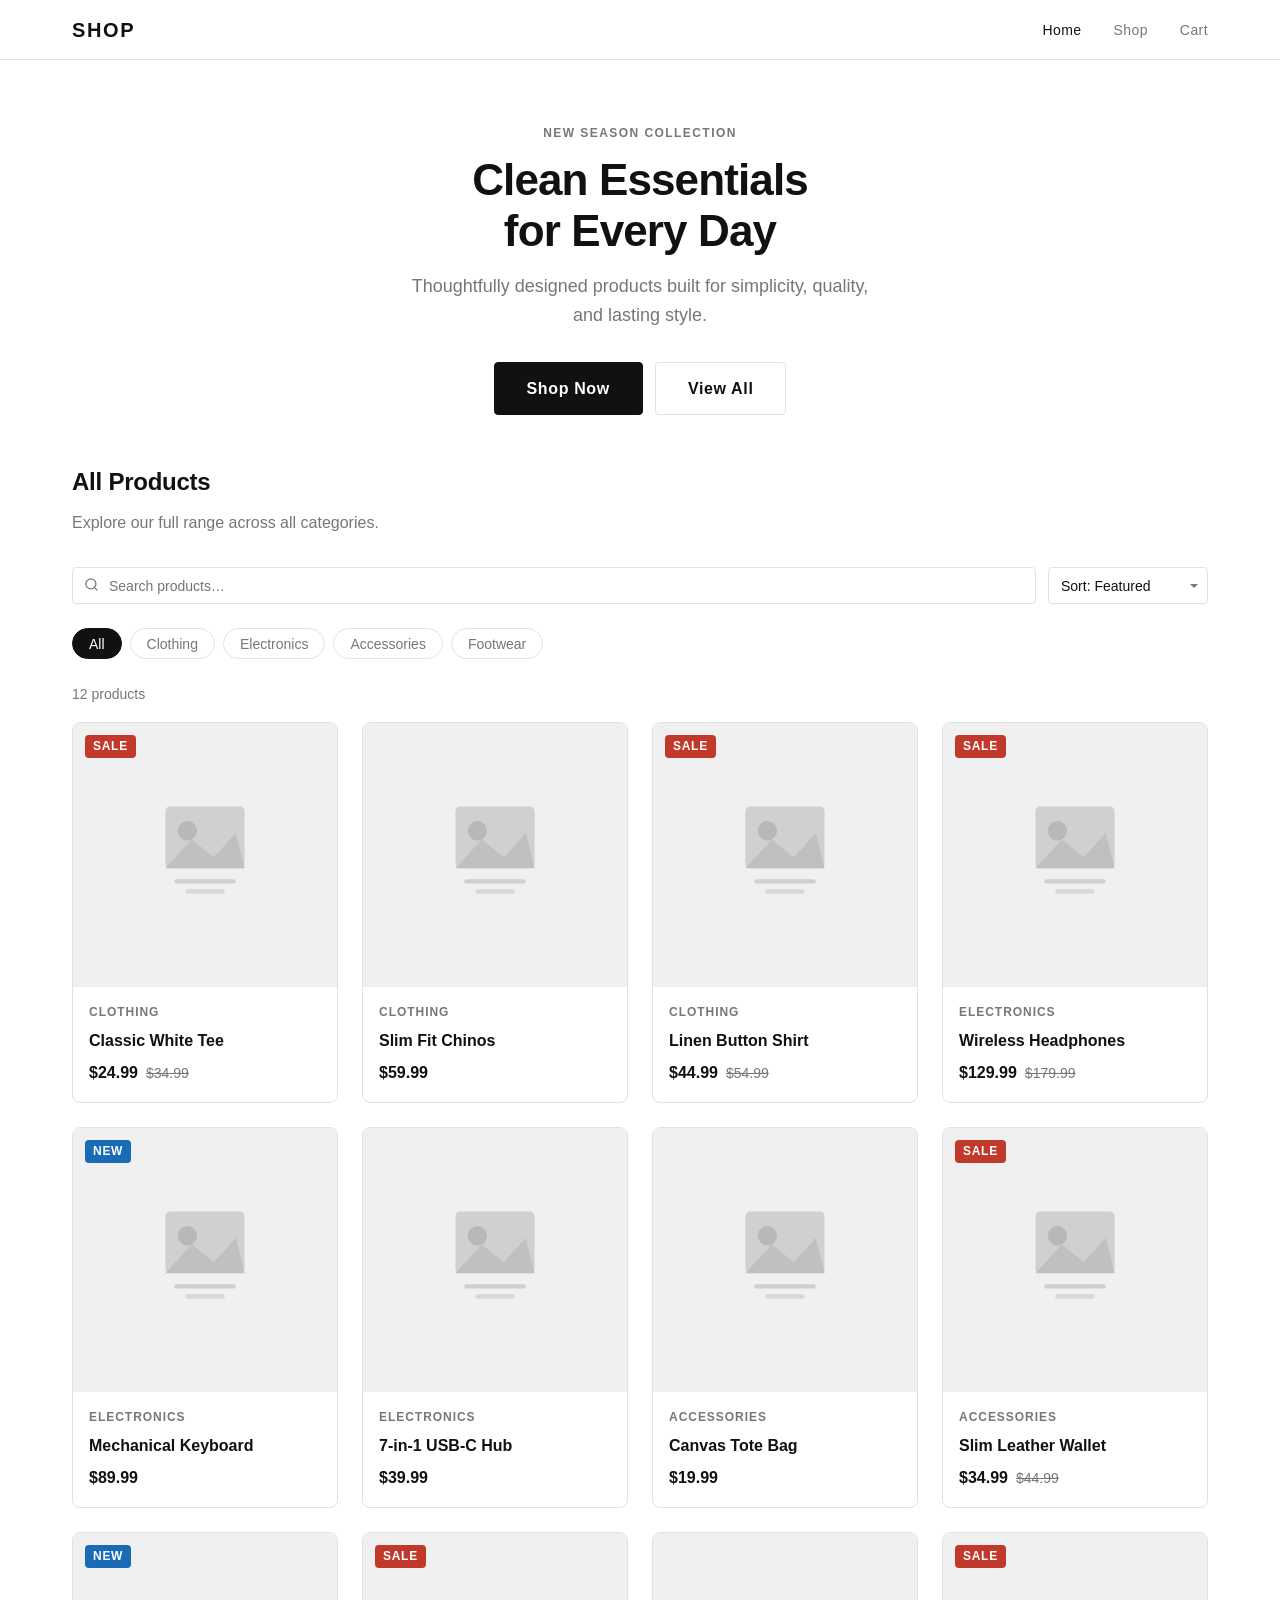
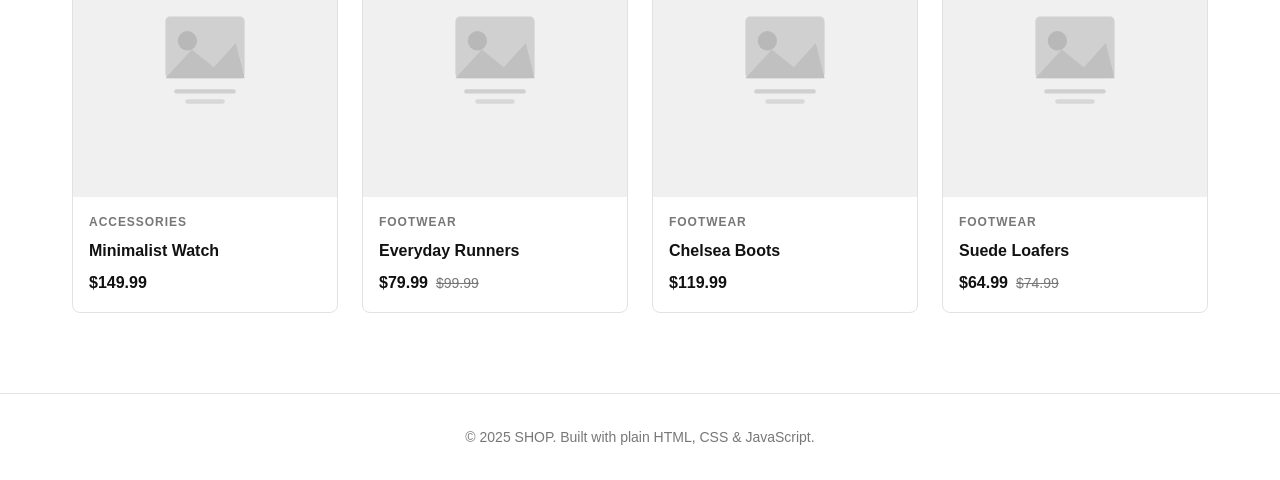
==== index.html @ f721817c "first commit" ====
<!DOCTYPE html>
<html lang="en">
<head>
  <meta charset="UTF-8" />
  <meta name="viewport" content="width=device-width, initial-scale=1.0" />
  <title>SHOP — Modern E-Commerce</title>
  <link rel="stylesheet" href="css/style.css" />
</head>
<body>

  <!-- NAVBAR -->
  <nav class="navbar">
    <div class="container navbar-inner">
      <a href="index.html" class="navbar-logo">SHOP</a>
      <button class="navbar-toggle" id="navbar-toggle" aria-label="Toggle menu" aria-expanded="false">
        <span></span><span></span><span></span>
      </button>
      <ul class="navbar-links" id="navbar-links">
        <li><a href="index.html">Home</a></li>
        <li><a href="#products">Shop</a></li>
        <li>
          <a href="cart.html" class="cart-link">
            Cart <span class="cart-badge" id="cart-count">0</span>
          </a>
        </li>
      </ul>
    </div>
  </nav>

  <!-- HERO -->
  <section class="hero">
    <div class="container">
      <p class="hero-label">New Season Collection</p>
      <h1 class="hero-title">Clean Essentials<br>for Every Day</h1>
      <p class="hero-subtitle">Thoughtfully designed products built for simplicity, quality, and lasting style.</p>
      <div class="hero-actions">
        <a href="#products" class="btn btn-primary btn-lg">Shop Now</a>
        <a href="#products" class="btn btn-outline btn-lg">View All</a>
      </div>
    </div>
  </section>

  <!-- PRODUCTS SECTION -->
  <section id="products" style="padding-bottom: var(--space-20);">
    <div class="container">

      <div class="section-header">
        <h2 class="section-title">All Products</h2>
        <p class="section-subtitle">Explore our full range across all categories.</p>
      </div>

      <!-- Toolbar: search + sort -->
      <div class="products-toolbar">
        <div class="search-wrapper">
          <span class="search-icon" aria-hidden="true">
            <svg width="15" height="15" viewBox="0 0 24 24" fill="none" stroke="currentColor" stroke-width="2" stroke-linecap="round" stroke-linejoin="round">
              <circle cx="11" cy="11" r="8"/><line x1="21" y1="21" x2="16.65" y2="16.65"/>
            </svg>
          </span>
          <input
            type="search"
            id="search-input"
            class="search-input"
            placeholder="Search products…"
            aria-label="Search products"
          />
        </div>
        <div class="sort-select-wrapper">
          <select id="sort-select" class="sort-select" aria-label="Sort products">
            <option value="default">Sort: Featured</option>
            <option value="price-asc">Price: Low to High</option>
            <option value="price-desc">Price: High to Low</option>
            <option value="name-asc">Name: A–Z</option>
            <option value="name-desc">Name: Z–A</option>
          </select>
        </div>
      </div>

      <!-- Category filters -->
      <div class="category-filters" id="category-filters" role="group" aria-label="Filter by category">
        <button class="filter-btn active" data-category="all">All</button>
        <button class="filter-btn" data-category="clothing">Clothing</button>
        <button class="filter-btn" data-category="electronics">Electronics</button>
        <button class="filter-btn" data-category="accessories">Accessories</button>
        <button class="filter-btn" data-category="footwear">Footwear</button>
      </div>

      <p class="products-count" id="products-count"></p>

      <!-- Product grid -->
      <div class="products-grid" id="products-grid"></div>

    </div>
  </section>

  <!-- FOOTER -->
  <footer class="footer">
    <div class="container">
      <p>&copy; 2025 SHOP. Built with plain HTML, CSS &amp; JavaScript.</p>
    </div>
  </footer>

  <script src="js/products.js"></script>
  <script src="js/cart.js"></script>
  <script src="js/main.js"></script>
  <script>
    (function () {
      let activeCategory = 'all';
      let searchQuery = '';
      let sortOrder = 'default';

      function getFiltered() {
        let list = products.slice();

        if (activeCategory !== 'all') {
          list = list.filter(function (p) { return p.category === activeCategory; });
        }

        if (searchQuery) {
          const q = searchQuery.toLowerCase();
          list = list.filter(function (p) {
            return p.name.toLowerCase().includes(q) ||
                   p.category.toLowerCase().includes(q) ||
                   p.description.toLowerCase().includes(q);
          });
        }

        if (sortOrder === 'price-asc') {
          list.sort(function (a, b) { return a.price - b.price; });
        } else if (sortOrder === 'price-desc') {
          list.sort(function (a, b) { return b.price - a.price; });
        } else if (sortOrder === 'name-asc') {
          list.sort(function (a, b) { return a.name.localeCompare(b.name); });
        } else if (sortOrder === 'name-desc') {
          list.sort(function (a, b) { return b.name.localeCompare(a.name); });
        }

        return list;
      }

      function renderGrid() {
        const grid = document.getElementById('products-grid');
        const countEl = document.getElementById('products-count');
        const filtered = getFiltered();

        countEl.textContent = filtered.length + ' product' + (filtered.length !== 1 ? 's' : '');

        if (filtered.length === 0) {
          grid.innerHTML = '<p class="products-empty">No products match your search.</p>';
          return;
        }

        grid.innerHTML = filtered.map(function (p) {
          const badgeHtml = p.badge
            ? '<span class="badge badge-' + p.badge.toLowerCase() + ' product-card-badge">' + p.badge + '</span>'
            : '';
          const oldPriceHtml = p.oldPrice
            ? '<span class="product-card-old-price">' + formatPrice(p.oldPrice) + '</span>'
            : '';
          return '<a href="product.html?id=' + p.id + '" class="product-card">' +
            '<div class="product-card-img-wrap">' +
              '<img src="' + p.image + '" alt="' + p.name + '" loading="lazy" />' +
              badgeHtml +
            '</div>' +
            '<div class="product-card-body">' +
              '<span class="product-card-category">' + p.category + '</span>' +
              '<span class="product-card-name">' + p.name + '</span>' +
              '<div class="product-card-prices">' +
                '<span class="product-card-price">' + formatPrice(p.price) + '</span>' +
                oldPriceHtml +
              '</div>' +
            '</div>' +
          '</a>';
        }).join('');
      }

      // Category filter
      document.getElementById('category-filters').addEventListener('click', function (e) {
        const btn = e.target.closest('.filter-btn');
        if (!btn) return;
        document.querySelectorAll('.filter-btn').forEach(function (b) { b.classList.remove('active'); });
        btn.classList.add('active');
        activeCategory = btn.dataset.category;
        renderGrid();
      });

      // Search
      document.getElementById('search-input').addEventListener('input', function (e) {
        searchQuery = e.target.value.trim();
        renderGrid();
      });

      // Sort
      document.getElementById('sort-select').addEventListener('change', function (e) {
        sortOrder = e.target.value;
        renderGrid();
      });

      renderGrid();
    })();
  </script>
</body>
</html>
---- css/style.css ----
/* ============================================================
   CSS VARIABLES — edit here to restyle the entire template
   ============================================================ */
:root {
  /* Colors */
  --color-bg:           #ffffff;
  --color-surface:      #f7f7f7;
  --color-border:       #e2e2e2;
  --color-text:         #111111;
  --color-text-muted:   #777777;
  --color-accent:       #111111;
  --color-accent-hover: #333333;
  --color-badge-sale:   #c0392b;
  --color-badge-new:    #1a6bb5;
  --color-error:        #c0392b;
  --color-success:      #27ae60;

  /* Typography */
  --font-family: -apple-system, BlinkMacSystemFont, 'Segoe UI', Roboto,
                 'Helvetica Neue', Arial, sans-serif;
  --font-size-xs:   0.75rem;
  --font-size-sm:   0.875rem;
  --font-size-base: 1rem;
  --font-size-lg:   1.125rem;
  --font-size-xl:   1.25rem;
  --font-size-2xl:  1.5rem;
  --font-size-3xl:  2rem;
  --font-size-4xl:  2.75rem;

  /* Spacing */
  --space-1:  0.25rem;
  --space-2:  0.5rem;
  --space-3:  0.75rem;
  --space-4:  1rem;
  --space-5:  1.25rem;
  --space-6:  1.5rem;
  --space-8:  2rem;
  --space-10: 2.5rem;
  --space-12: 3rem;
  --space-16: 4rem;
  --space-20: 5rem;

  /* Layout */
  --container-max: 1200px;
  --radius:        4px;
  --radius-lg:     8px;
  --navbar-height: 60px;
}

/* ============================================================
   RESET & BASE
   ============================================================ */
*, *::before, *::after { box-sizing: border-box; margin: 0; padding: 0; }

html { font-size: 16px; scroll-behavior: smooth; }

body {
  font-family: var(--font-family);
  font-size: var(--font-size-base);
  color: var(--color-text);
  background: var(--color-bg);
  line-height: 1.6;
  -webkit-font-smoothing: antialiased;
}

img { display: block; max-width: 100%; height: auto; }
a { color: inherit; text-decoration: none; }
ul { list-style: none; }
button { cursor: pointer; font-family: inherit; }
input, select, textarea { font-family: inherit; font-size: inherit; }

/* ============================================================
   LAYOUT
   ============================================================ */
.container {
  width: 100%;
  max-width: var(--container-max);
  margin: 0 auto;
  padding: 0 var(--space-4);
}

@media (min-width: 640px) {
  .container { padding: 0 var(--space-6); }
}

@media (min-width: 1024px) {
  .container { padding: 0 var(--space-8); }
}

/* ============================================================
   NAVBAR
   ============================================================ */
.navbar {
  position: sticky;
  top: 0;
  z-index: 100;
  background: var(--color-bg);
  border-bottom: 1px solid var(--color-border);
  height: var(--navbar-height);
}

.navbar-inner {
  display: flex;
  align-items: center;
  justify-content: space-between;
  height: var(--navbar-height);
}

.navbar-logo {
  font-size: var(--font-size-xl);
  font-weight: 700;
  letter-spacing: 0.08em;
  color: var(--color-text);
}

.navbar-links {
  display: flex;
  align-items: center;
  gap: var(--space-8);
}

.navbar-links a {
  font-size: var(--font-size-sm);
  font-weight: 500;
  letter-spacing: 0.03em;
  color: var(--color-text-muted);
  transition: color 0.15s;
}

.navbar-links a:hover,
.navbar-links a.active { color: var(--color-text); }

.cart-link {
  position: relative;
  display: flex;
  align-items: center;
  gap: var(--space-1);
}

.cart-badge {
  display: none;
  align-items: center;
  justify-content: center;
  min-width: 18px;
  height: 18px;
  padding: 0 4px;
  background: var(--color-accent);
  color: #fff;
  font-size: var(--font-size-xs);
  font-weight: 600;
  border-radius: 9px;
}

/* Hamburger */
.navbar-toggle {
  display: none;
  flex-direction: column;
  justify-content: center;
  gap: 5px;
  width: 36px;
  height: 36px;
  background: none;
  border: none;
  padding: 4px;
}

.navbar-toggle span {
  display: block;
  width: 100%;
  height: 2px;
  background: var(--color-text);
  transition: transform 0.2s, opacity 0.2s;
}

@media (max-width: 639px) {
  .navbar-toggle { display: flex; }

  .navbar-links {
    display: none;
    position: absolute;
    top: var(--navbar-height);
    left: 0;
    right: 0;
    background: var(--color-bg);
    border-bottom: 1px solid var(--color-border);
    flex-direction: column;
    align-items: flex-start;
    gap: 0;
    padding: var(--space-4) var(--space-4);
  }

  .navbar-links.is-open { display: flex; }

  .navbar-links li { width: 100%; }

  .navbar-links a {
    display: block;
    padding: var(--space-3) 0;
    font-size: var(--font-size-base);
    border-bottom: 1px solid var(--color-border);
  }

  .navbar-links li:last-child a { border-bottom: none; }
}

/* ============================================================
   BUTTONS
   ============================================================ */
.btn {
  display: inline-flex;
  align-items: center;
  justify-content: center;
  gap: var(--space-2);
  padding: 0.65rem var(--space-6);
  font-size: var(--font-size-sm);
  font-weight: 600;
  letter-spacing: 0.04em;
  border-radius: var(--radius);
  border: 1px solid transparent;
  transition: background 0.15s, color 0.15s, border-color 0.15s;
  white-space: nowrap;
}

.btn-primary {
  background: var(--color-accent);
  color: #fff;
  border-color: var(--color-accent);
}

.btn-primary:hover {
  background: var(--color-accent-hover);
  border-color: var(--color-accent-hover);
}

.btn-outline {
  background: transparent;
  color: var(--color-text);
  border-color: var(--color-border);
}

.btn-outline:hover {
  border-color: var(--color-text);
}

.btn-ghost {
  background: transparent;
  color: var(--color-text-muted);
  border-color: transparent;
  padding-left: var(--space-2);
  padding-right: var(--space-2);
}

.btn-ghost:hover { color: var(--color-text); }

.btn-lg {
  padding: 0.8rem var(--space-8);
  font-size: var(--font-size-base);
}

.btn-full { width: 100%; }

.btn:disabled {
  opacity: 0.45;
  cursor: not-allowed;
}

/* ============================================================
   BADGES
   ============================================================ */
.badge {
  display: inline-block;
  padding: 2px var(--space-2);
  font-size: var(--font-size-xs);
  font-weight: 700;
  letter-spacing: 0.06em;
  text-transform: uppercase;
  border-radius: var(--radius);
  color: #fff;
}

.badge-sale { background: var(--color-badge-sale); }
.badge-new  { background: var(--color-badge-new); }

/* ============================================================
   FORMS
   ============================================================ */
.form-group {
  display: flex;
  flex-direction: column;
  gap: var(--space-1);
}

.form-label {
  font-size: var(--font-size-sm);
  font-weight: 600;
  color: var(--color-text);
}

.form-input,
.form-select,
.form-textarea {
  width: 100%;
  padding: 0.65rem var(--space-3);
  border: 1px solid var(--color-border);
  border-radius: var(--radius);
  background: var(--color-bg);
  color: var(--color-text);
  font-size: var(--font-size-base);
  transition: border-color 0.15s;
  appearance: none;
}

.form-input:focus,
.form-select:focus,
.form-textarea:focus {
  outline: none;
  border-color: var(--color-text);
}

.form-input.error,
.form-select.error { border-color: var(--color-error); }

.form-error {
  font-size: var(--font-size-xs);
  color: var(--color-error);
  min-height: 1rem;
}

.form-row {
  display: grid;
  gap: var(--space-4);
  grid-template-columns: 1fr;
}

@media (min-width: 480px) {
  .form-row.cols-2 { grid-template-columns: 1fr 1fr; }
}

.form-select-wrapper {
  position: relative;
}

.form-select-wrapper::after {
  content: '';
  position: absolute;
  right: 12px;
  top: 50%;
  transform: translateY(-50%);
  width: 0;
  height: 0;
  border-left: 5px solid transparent;
  border-right: 5px solid transparent;
  border-top: 5px solid var(--color-text-muted);
  pointer-events: none;
}

/* ============================================================
   PRODUCT CARD
   ============================================================ */
.product-card {
  border: 1px solid var(--color-border);
  border-radius: var(--radius-lg);
  overflow: hidden;
  background: var(--color-bg);
  transition: border-color 0.15s;
  display: flex;
  flex-direction: column;
}

.product-card:hover { border-color: #aaa; }

.product-card-img-wrap {
  position: relative;
  aspect-ratio: 1 / 1;
  background: var(--color-surface);
  overflow: hidden;
}

.product-card-img-wrap img {
  width: 100%;
  height: 100%;
  object-fit: cover;
  transition: transform 0.3s;
}

.product-card:hover .product-card-img-wrap img {
  transform: scale(1.03);
}

.product-card-badge {
  position: absolute;
  top: var(--space-3);
  left: var(--space-3);
}

.product-card-body {
  padding: var(--space-4);
  display: flex;
  flex-direction: column;
  gap: var(--space-2);
  flex: 1;
}

.product-card-category {
  font-size: var(--font-size-xs);
  text-transform: uppercase;
  letter-spacing: 0.08em;
  color: var(--color-text-muted);
  font-weight: 600;
}

.product-card-name {
  font-size: var(--font-size-base);
  font-weight: 600;
  color: var(--color-text);
  line-height: 1.4;
}

.product-card-prices {
  display: flex;
  align-items: baseline;
  gap: var(--space-2);
  margin-top: auto;
}

.product-card-price {
  font-size: var(--font-size-base);
  font-weight: 700;
  color: var(--color-text);
}

.product-card-old-price {
  font-size: var(--font-size-sm);
  color: var(--color-text-muted);
  text-decoration: line-through;
}

/* ============================================================
   PRODUCT GRID
   ============================================================ */
.products-grid {
  display: grid;
  grid-template-columns: repeat(2, 1fr);
  gap: var(--space-4);
}

@media (min-width: 640px) {
  .products-grid { grid-template-columns: repeat(3, 1fr); gap: var(--space-6); }
}

@media (min-width: 1024px) {
  .products-grid { grid-template-columns: repeat(4, 1fr); }
}

.products-empty {
  grid-column: 1 / -1;
  padding: var(--space-16) 0;
  text-align: center;
  color: var(--color-text-muted);
  font-size: var(--font-size-lg);
}

/* ============================================================
   HERO
   ============================================================ */
.hero {
  padding: var(--space-16) 0 var(--space-12);
  text-align: center;
}

.hero-label {
  font-size: var(--font-size-xs);
  font-weight: 700;
  letter-spacing: 0.12em;
  text-transform: uppercase;
  color: var(--color-text-muted);
  margin-bottom: var(--space-3);
}

.hero-title {
  font-size: var(--font-size-3xl);
  font-weight: 800;
  letter-spacing: -0.02em;
  line-height: 1.15;
  margin-bottom: var(--space-4);
}

@media (min-width: 640px) {
  .hero-title { font-size: var(--font-size-4xl); }
}

.hero-subtitle {
  font-size: var(--font-size-lg);
  color: var(--color-text-muted);
  max-width: 480px;
  margin: 0 auto var(--space-8);
}

.hero-actions {
  display: flex;
  gap: var(--space-3);
  justify-content: center;
  flex-wrap: wrap;
}

/* ============================================================
   TOOLBAR (search + filter + sort)
   ============================================================ */
.products-toolbar {
  display: flex;
  flex-wrap: wrap;
  gap: var(--space-3);
  align-items: center;
  margin-bottom: var(--space-6);
}

.search-wrapper {
  position: relative;
  flex: 1;
  min-width: 180px;
}

.search-icon {
  position: absolute;
  left: 12px;
  top: 50%;
  transform: translateY(-50%);
  color: var(--color-text-muted);
  pointer-events: none;
  line-height: 1;
}

.search-input {
  width: 100%;
  padding: 0.6rem var(--space-3) 0.6rem 36px;
  border: 1px solid var(--color-border);
  border-radius: var(--radius);
  font-size: var(--font-size-sm);
  background: var(--color-bg);
  color: var(--color-text);
  transition: border-color 0.15s;
}

.search-input:focus {
  outline: none;
  border-color: var(--color-text);
}

.sort-select-wrapper {
  position: relative;
}

.sort-select-wrapper::after {
  content: '';
  position: absolute;
  right: 10px;
  top: 50%;
  transform: translateY(-50%);
  width: 0;
  height: 0;
  border-left: 4px solid transparent;
  border-right: 4px solid transparent;
  border-top: 4px solid var(--color-text-muted);
  pointer-events: none;
}

.sort-select {
  appearance: none;
  padding: 0.6rem 2rem 0.6rem var(--space-3);
  border: 1px solid var(--color-border);
  border-radius: var(--radius);
  font-size: var(--font-size-sm);
  background: var(--color-bg);
  color: var(--color-text);
  cursor: pointer;
  transition: border-color 0.15s;
}

.sort-select:focus {
  outline: none;
  border-color: var(--color-text);
}

/* Category filter pills */
.category-filters {
  display: flex;
  flex-wrap: wrap;
  gap: var(--space-2);
  margin-bottom: var(--space-6);
}

.filter-btn {
  padding: 0.4rem var(--space-4);
  font-size: var(--font-size-sm);
  font-weight: 500;
  border: 1px solid var(--color-border);
  border-radius: 999px;
  background: var(--color-bg);
  color: var(--color-text-muted);
  cursor: pointer;
  transition: background 0.15s, color 0.15s, border-color 0.15s;
}

.filter-btn:hover { color: var(--color-text); border-color: var(--color-text-muted); }

.filter-btn.active {
  background: var(--color-accent);
  color: #fff;
  border-color: var(--color-accent);
}

.products-count {
  font-size: var(--font-size-sm);
  color: var(--color-text-muted);
  margin-bottom: var(--space-4);
}

/* ============================================================
   SECTION HEADERS
   ============================================================ */
.section-header {
  margin-bottom: var(--space-8);
}

.section-title {
  font-size: var(--font-size-2xl);
  font-weight: 700;
  letter-spacing: -0.01em;
}

.section-subtitle {
  margin-top: var(--space-2);
  color: var(--color-text-muted);
  font-size: var(--font-size-base);
}

/* ============================================================
   PRODUCT DETAIL PAGE
   ============================================================ */
.product-detail {
  padding: var(--space-8) 0 var(--space-16);
}

.product-detail-grid {
  display: grid;
  grid-template-columns: 1fr;
  gap: var(--space-8);
}

@media (min-width: 768px) {
  .product-detail-grid {
    grid-template-columns: 1fr 1fr;
    gap: var(--space-12);
    align-items: start;
  }
}

.product-detail-img-wrap {
  aspect-ratio: 1 / 1;
  background: var(--color-surface);
  border: 1px solid var(--color-border);
  border-radius: var(--radius-lg);
  overflow: hidden;
}

.product-detail-img-wrap img {
  width: 100%;
  height: 100%;
  object-fit: cover;
}

.product-detail-info {
  display: flex;
  flex-direction: column;
  gap: var(--space-5);
}

.product-detail-category {
  font-size: var(--font-size-xs);
  font-weight: 700;
  text-transform: uppercase;
  letter-spacing: 0.1em;
  color: var(--color-text-muted);
}

.product-detail-name {
  font-size: var(--font-size-3xl);
  font-weight: 700;
  letter-spacing: -0.02em;
  line-height: 1.2;
}

.product-detail-prices {
  display: flex;
  align-items: baseline;
  gap: var(--space-3);
}

.product-detail-price {
  font-size: var(--font-size-2xl);
  font-weight: 700;
}

.product-detail-old-price {
  font-size: var(--font-size-lg);
  color: var(--color-text-muted);
  text-decoration: line-through;
}

.product-detail-desc {
  color: var(--color-text-muted);
  line-height: 1.7;
  border-top: 1px solid var(--color-border);
  padding-top: var(--space-5);
}

.product-detail-label {
  font-size: var(--font-size-sm);
  font-weight: 600;
  margin-bottom: var(--space-2);
  display: flex;
  justify-content: space-between;
}

.selected-size-display {
  font-weight: 400;
  color: var(--color-text-muted);
}

.size-options {
  display: flex;
  flex-wrap: wrap;
  gap: var(--space-2);
}

.size-btn {
  min-width: 44px;
  height: 44px;
  padding: 0 var(--space-3);
  border: 1px solid var(--color-border);
  border-radius: var(--radius);
  background: var(--color-bg);
  font-size: var(--font-size-sm);
  font-weight: 500;
  cursor: pointer;
  transition: background 0.15s, border-color 0.15s, color 0.15s;
}

.size-btn:hover { border-color: var(--color-text); }

.size-btn.selected {
  background: var(--color-accent);
  border-color: var(--color-accent);
  color: #fff;
}

.quantity-picker {
  display: flex;
  align-items: center;
  gap: 0;
  border: 1px solid var(--color-border);
  border-radius: var(--radius);
  width: fit-content;
}

.qty-btn {
  width: 40px;
  height: 44px;
  background: none;
  border: none;
  font-size: var(--font-size-xl);
  color: var(--color-text-muted);
  cursor: pointer;
  transition: color 0.15s;
  display: flex;
  align-items: center;
  justify-content: center;
}

.qty-btn:hover { color: var(--color-text); }

.qty-input {
  width: 56px;
  height: 44px;
  text-align: center;
  border: none;
  border-left: 1px solid var(--color-border);
  border-right: 1px solid var(--color-border);
  font-size: var(--font-size-base);
  font-weight: 600;
  background: var(--color-bg);
  color: var(--color-text);
}

.qty-input:focus { outline: none; }

.product-detail-actions {
  display: flex;
  flex-direction: column;
  gap: var(--space-3);
}

.breadcrumb {
  display: flex;
  align-items: center;
  gap: var(--space-2);
  font-size: var(--font-size-sm);
  color: var(--color-text-muted);
  margin-bottom: var(--space-6);
}

.breadcrumb a:hover { color: var(--color-text); }

.breadcrumb-sep { color: var(--color-border); }

/* ============================================================
   RELATED PRODUCTS
   ============================================================ */
.related-section {
  padding: var(--space-12) 0 var(--space-16);
  border-top: 1px solid var(--color-border);
}

/* ============================================================
   CART PAGE
   ============================================================ */
.cart-page {
  padding: var(--space-10) 0 var(--space-16);
}

.cart-layout {
  display: grid;
  grid-template-columns: 1fr;
  gap: var(--space-8);
}

@media (min-width: 768px) {
  .cart-layout {
    grid-template-columns: 1fr 340px;
    align-items: start;
    gap: var(--space-10);
  }
}

.cart-items { display: flex; flex-direction: column; gap: var(--space-1); }

.cart-item {
  display: grid;
  grid-template-columns: 80px 1fr auto;
  gap: var(--space-4);
  align-items: center;
  padding: var(--space-4) 0;
  border-bottom: 1px solid var(--color-border);
}

@media (min-width: 480px) {
  .cart-item { grid-template-columns: 100px 1fr auto; }
}

.cart-item-img {
  width: 80px;
  height: 80px;
  object-fit: cover;
  border: 1px solid var(--color-border);
  border-radius: var(--radius);
  background: var(--color-surface);
}

@media (min-width: 480px) {
  .cart-item-img { width: 100px; height: 100px; }
}

.cart-item-info { display: flex; flex-direction: column; gap: var(--space-1); }

.cart-item-name {
  font-weight: 600;
  font-size: var(--font-size-base);
  line-height: 1.3;
}

.cart-item-meta {
  font-size: var(--font-size-sm);
  color: var(--color-text-muted);
}

.cart-item-price {
  font-weight: 700;
  font-size: var(--font-size-base);
  margin-top: var(--space-1);
}

.cart-item-controls {
  display: flex;
  flex-direction: column;
  align-items: flex-end;
  gap: var(--space-3);
}

.cart-item-total {
  font-weight: 700;
  font-size: var(--font-size-base);
  white-space: nowrap;
}

.cart-remove-btn {
  background: none;
  border: none;
  font-size: var(--font-size-xs);
  color: var(--color-text-muted);
  cursor: pointer;
  text-decoration: underline;
  transition: color 0.15s;
}

.cart-remove-btn:hover { color: var(--color-error); }

/* Cart quantity picker (smaller) */
.cart-qty-picker {
  display: flex;
  align-items: center;
  border: 1px solid var(--color-border);
  border-radius: var(--radius);
  width: fit-content;
}

.cart-qty-btn {
  width: 30px;
  height: 32px;
  background: none;
  border: none;
  font-size: var(--font-size-lg);
  color: var(--color-text-muted);
  cursor: pointer;
  display: flex;
  align-items: center;
  justify-content: center;
  transition: color 0.15s;
}

.cart-qty-btn:hover { color: var(--color-text); }

.cart-qty-input {
  width: 40px;
  height: 32px;
  text-align: center;
  border: none;
  border-left: 1px solid var(--color-border);
  border-right: 1px solid var(--color-border);
  font-size: var(--font-size-sm);
  font-weight: 600;
  background: var(--color-bg);
  color: var(--color-text);
}

.cart-qty-input:focus { outline: none; }

/* Order summary panel */
.order-summary {
  border: 1px solid var(--color-border);
  border-radius: var(--radius-lg);
  padding: var(--space-6);
  display: flex;
  flex-direction: column;
  gap: var(--space-4);
}

.order-summary-title {
  font-size: var(--font-size-lg);
  font-weight: 700;
}

.order-summary-line {
  display: flex;
  justify-content: space-between;
  font-size: var(--font-size-sm);
  color: var(--color-text-muted);
}

.order-summary-line.total {
  font-size: var(--font-size-base);
  font-weight: 700;
  color: var(--color-text);
  padding-top: var(--space-3);
  border-top: 1px solid var(--color-border);
}

.shipping-note {
  font-size: var(--font-size-xs);
  color: var(--color-text-muted);
  text-align: center;
}

.cart-empty {
  text-align: center;
  padding: var(--space-20) 0;
}

.cart-empty-title {
  font-size: var(--font-size-2xl);
  font-weight: 700;
  margin-bottom: var(--space-3);
}

.cart-empty-text {
  color: var(--color-text-muted);
  margin-bottom: var(--space-8);
}

/* ============================================================
   CHECKOUT PAGE
   ============================================================ */
.checkout-page {
  padding: var(--space-10) 0 var(--space-16);
}

.checkout-layout {
  display: grid;
  grid-template-columns: 1fr;
  gap: var(--space-8);
}

@media (min-width: 768px) {
  .checkout-layout {
    grid-template-columns: 1fr 380px;
    align-items: start;
    gap: var(--space-10);
  }
}

.checkout-form-section {
  display: flex;
  flex-direction: column;
  gap: var(--space-8);
}

.form-section-title {
  font-size: var(--font-size-lg);
  font-weight: 700;
  margin-bottom: var(--space-5);
  padding-bottom: var(--space-3);
  border-bottom: 1px solid var(--color-border);
}

.form-fields {
  display: flex;
  flex-direction: column;
  gap: var(--space-4);
}

/* ============================================================
   SUCCESS PAGE
   ============================================================ */
.success-page {
  padding: var(--space-20) 0;
  text-align: center;
}

.success-icon {
  width: 64px;
  height: 64px;
  border-radius: 50%;
  background: var(--color-success);
  color: #fff;
  font-size: 2rem;
  display: flex;
  align-items: center;
  justify-content: center;
  margin: 0 auto var(--space-6);
}

.success-title {
  font-size: var(--font-size-3xl);
  font-weight: 800;
  letter-spacing: -0.02em;
  margin-bottom: var(--space-3);
}

.success-subtitle {
  font-size: var(--font-size-lg);
  color: var(--color-text-muted);
  margin-bottom: var(--space-6);
}

.success-order-number {
  display: inline-block;
  padding: var(--space-3) var(--space-6);
  background: var(--color-surface);
  border: 1px solid var(--color-border);
  border-radius: var(--radius);
  font-family: monospace;
  font-size: var(--font-size-lg);
  font-weight: 700;
  letter-spacing: 0.06em;
  margin-bottom: var(--space-8);
}

.success-detail {
  color: var(--color-text-muted);
  max-width: 400px;
  margin: 0 auto var(--space-10);
  line-height: 1.7;
}

/* ============================================================
   TOAST
   ============================================================ */
.toast {
  position: fixed;
  bottom: var(--space-6);
  left: 50%;
  transform: translateX(-50%) translateY(16px);
  background: var(--color-text);
  color: #fff;
  padding: var(--space-3) var(--space-6);
  border-radius: var(--radius);
  font-size: var(--font-size-sm);
  font-weight: 500;
  opacity: 0;
  pointer-events: none;
  transition: opacity 0.2s, transform 0.2s;
  white-space: nowrap;
  z-index: 9999;
}

.toast.toast-visible {
  opacity: 1;
  transform: translateX(-50%) translateY(0);
}

/* ============================================================
   FOOTER
   ============================================================ */
.footer {
  border-top: 1px solid var(--color-border);
  padding: var(--space-8) 0;
  text-align: center;
  font-size: var(--font-size-sm);
  color: var(--color-text-muted);
}

/* ============================================================
   DIVIDER / SPACER
   ============================================================ */
.divider {
  border: none;
  border-top: 1px solid var(--color-border);
  margin: var(--space-8) 0;
}

/* ============================================================
   PAGE HEADER
   ============================================================ */
.page-header {
  padding: var(--space-10) 0 var(--space-6);
  border-bottom: 1px solid var(--color-border);
  margin-bottom: var(--space-8);
}

.page-title {
  font-size: var(--font-size-3xl);
  font-weight: 800;
  letter-spacing: -0.02em;
}

.page-subtitle {
  color: var(--color-text-muted);
  margin-top: var(--space-2);
}
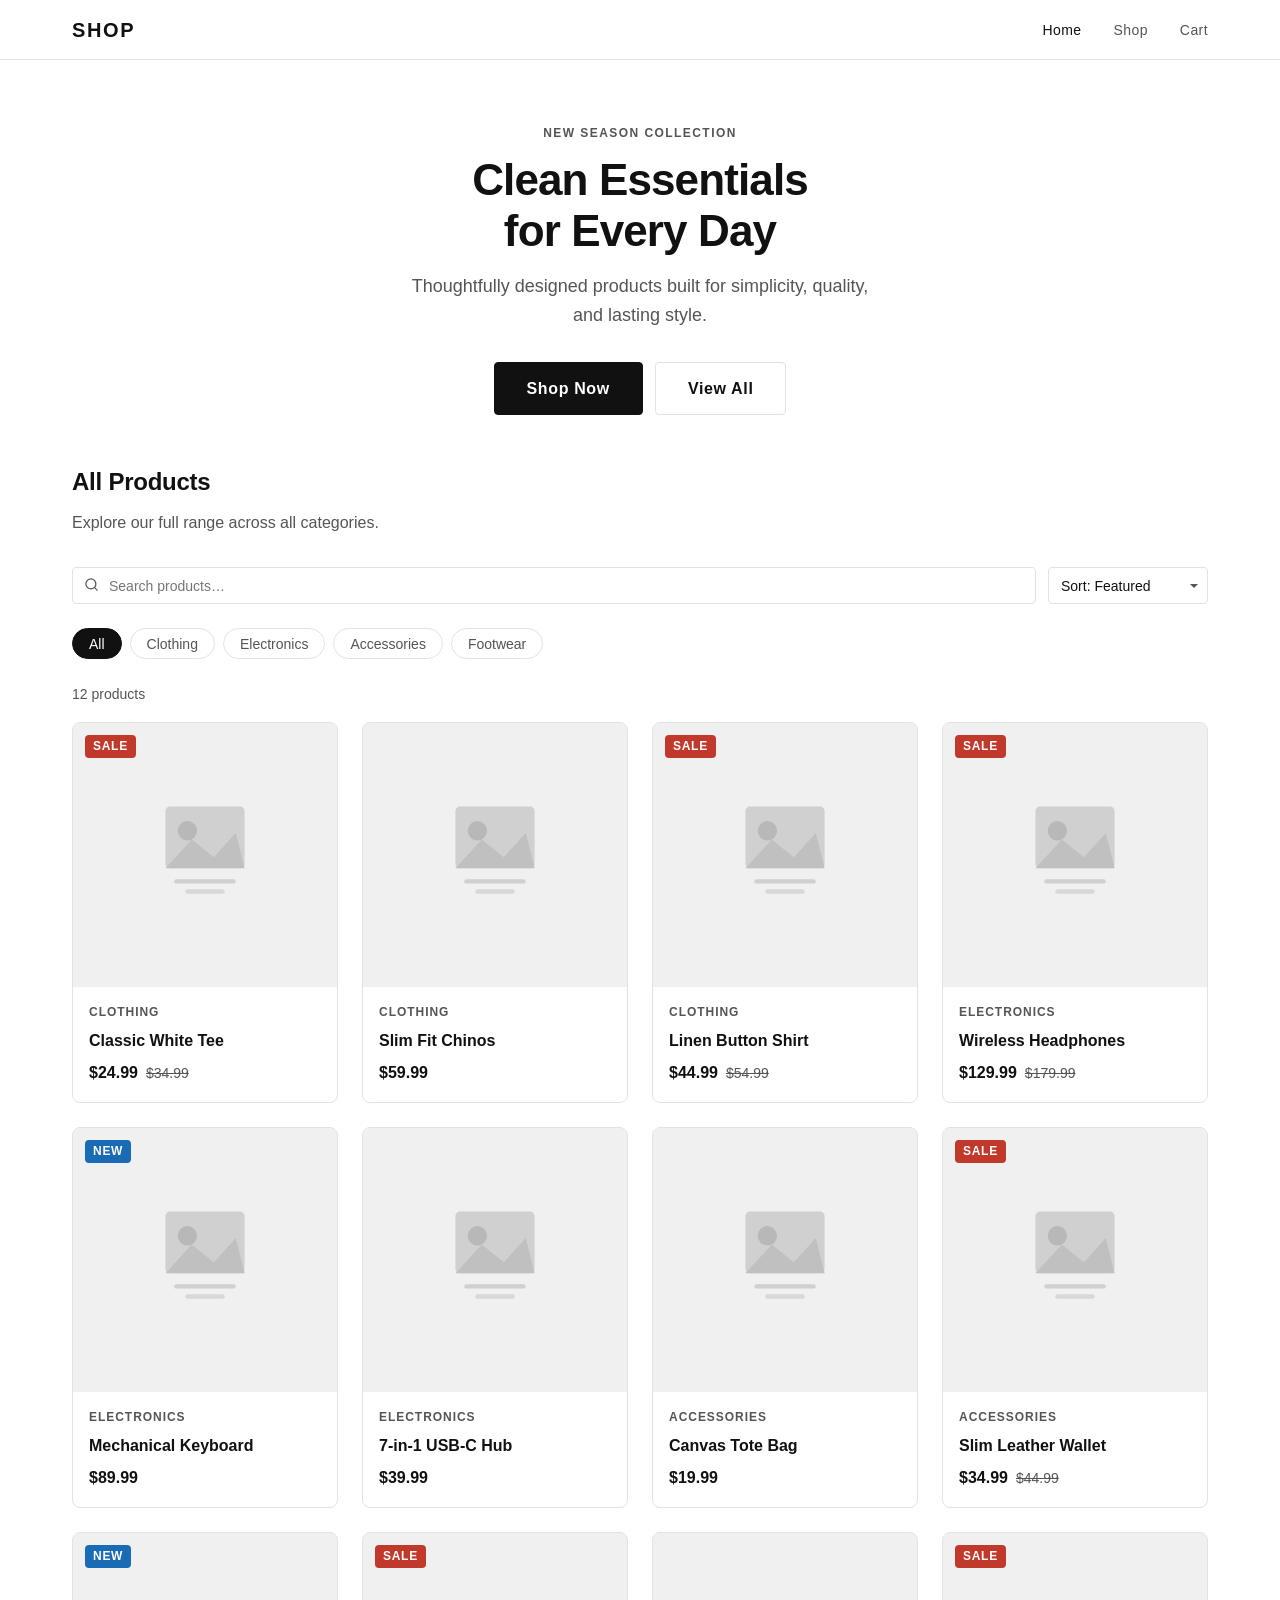
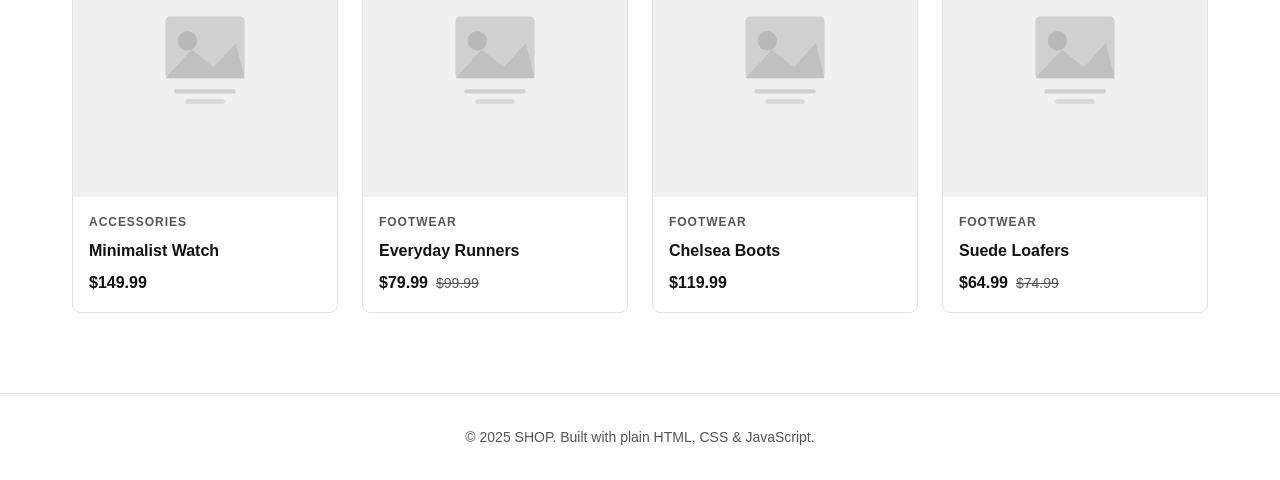
==== commit 0771d732: "polished" ====
--- a/index.html
+++ b/index.html
@@ -87,8 +87,8 @@
 
       <p class="products-count" id="products-count"></p>
 
-      <!-- Product grid -->
-      <div class="products-grid" id="products-grid"></div>
+      <!-- Product grid — semantic list -->
+      <ul class="products-grid" id="products-grid"></ul>
 
     </div>
   </section>
@@ -102,26 +102,27 @@
 
   <script src="js/products.js"></script>
   <script src="js/cart.js"></script>
+  <script src="js/templates.js"></script>
   <script src="js/main.js"></script>
   <script>
     (function () {
-      let activeCategory = 'all';
-      let searchQuery = '';
-      let sortOrder = 'default';
+      var activeCategory = 'all';
+      var searchQuery = '';
+      var sortOrder = 'default';
 
       function getFiltered() {
-        let list = products.slice();
+        var list = products.slice();
 
         if (activeCategory !== 'all') {
           list = list.filter(function (p) { return p.category === activeCategory; });
         }
 
         if (searchQuery) {
-          const q = searchQuery.toLowerCase();
+          var q = searchQuery.toLowerCase();
           list = list.filter(function (p) {
-            return p.name.toLowerCase().includes(q) ||
-                   p.category.toLowerCase().includes(q) ||
-                   p.description.toLowerCase().includes(q);
+            return p.name.toLowerCase().indexOf(q) !== -1 ||
+                   p.category.toLowerCase().indexOf(q) !== -1 ||
+                   p.description.toLowerCase().indexOf(q) !== -1;
           });
         }
 
@@ -138,45 +139,45 @@
         return list;
       }
 
+      function resetFilters() {
+        activeCategory = 'all';
+        searchQuery = '';
+        sortOrder = 'default';
+        document.getElementById('search-input').value = '';
+        document.getElementById('sort-select').value = 'default';
+        document.querySelectorAll('.filter-btn').forEach(function (b) {
+          b.classList.toggle('active', b.dataset.category === 'all');
+        });
+        renderGrid();
+      }
+
       function renderGrid() {
-        const grid = document.getElementById('products-grid');
-        const countEl = document.getElementById('products-count');
-        const filtered = getFiltered();
+        var grid = document.getElementById('products-grid');
+        var countEl = document.getElementById('products-count');
+        var filtered = getFiltered();
+
+        // Brief fade during re-render
+        grid.classList.add('is-filtering');
+        setTimeout(function () { grid.classList.remove('is-filtering'); }, 150);
 
         countEl.textContent = filtered.length + ' product' + (filtered.length !== 1 ? 's' : '');
 
         if (filtered.length === 0) {
-          grid.innerHTML = '<p class="products-empty">No products match your search.</p>';
+          grid.innerHTML =
+            '<li class="products-empty">' +
+              'No products match your search. ' +
+              '<button class="btn btn-ghost" id="clear-filters-btn" style="font-size:inherit;text-decoration:underline;padding:0;">Clear filters</button>' +
+            '</li>';
+          document.getElementById('clear-filters-btn').addEventListener('click', resetFilters);
           return;
         }
 
-        grid.innerHTML = filtered.map(function (p) {
-          const badgeHtml = p.badge
-            ? '<span class="badge badge-' + p.badge.toLowerCase() + ' product-card-badge">' + p.badge + '</span>'
-            : '';
-          const oldPriceHtml = p.oldPrice
-            ? '<span class="product-card-old-price">' + formatPrice(p.oldPrice) + '</span>'
-            : '';
-          return '<a href="product.html?id=' + p.id + '" class="product-card">' +
-            '<div class="product-card-img-wrap">' +
-              '<img src="' + p.image + '" alt="' + p.name + '" loading="lazy" />' +
-              badgeHtml +
-            '</div>' +
-            '<div class="product-card-body">' +
-              '<span class="product-card-category">' + p.category + '</span>' +
-              '<span class="product-card-name">' + p.name + '</span>' +
-              '<div class="product-card-prices">' +
-                '<span class="product-card-price">' + formatPrice(p.price) + '</span>' +
-                oldPriceHtml +
-              '</div>' +
-            '</div>' +
-          '</a>';
-        }).join('');
+        grid.innerHTML = filtered.map(renderProductCard).join('');
       }
 
       // Category filter
       document.getElementById('category-filters').addEventListener('click', function (e) {
-        const btn = e.target.closest('.filter-btn');
+        var btn = e.target.closest('.filter-btn');
         if (!btn) return;
         document.querySelectorAll('.filter-btn').forEach(function (b) { b.classList.remove('active'); });
         btn.classList.add('active');
--- a/css/style.css
+++ b/css/style.css
@@ -7,7 +7,7 @@
   --color-surface:      #f7f7f7;
   --color-border:       #e2e2e2;
   --color-text:         #111111;
-  --color-text-muted:   #777777;
+  --color-text-muted:   #555555;
   --color-accent:       #111111;
   --color-accent-hover: #333333;
   --color-badge-sale:   #c0392b;
@@ -61,6 +61,12 @@
   background: var(--color-bg);
   line-height: 1.6;
   -webkit-font-smoothing: antialiased;
+  animation: page-fade-in 0.25s ease-out both;
+}
+
+@keyframes page-fade-in {
+  from { opacity: 0; transform: translateY(6px); }
+  to   { opacity: 1; transform: translateY(0); }
 }
 
 img { display: block; max-width: 100%; height: auto; }
@@ -332,7 +338,7 @@
   grid-template-columns: 1fr;
 }
 
-@media (min-width: 480px) {
+@media (min-width: 640px) {
   .form-row.cols-2 { grid-template-columns: 1fr 1fr; }
 }
 
@@ -367,13 +373,20 @@
   flex-direction: column;
 }
 
-.product-card:hover { border-color: #aaa; }
+.product-card:hover { border-color: var(--color-accent-hover); }
 
 .product-card-img-wrap {
   position: relative;
   aspect-ratio: 1 / 1;
-  background: var(--color-surface);
+  background: linear-gradient(90deg, #f0f0f0 25%, #e6e6e6 50%, #f0f0f0 75%);
+  background-size: 200% 100%;
+  animation: shimmer 1.6s infinite;
   overflow: hidden;
+}
+
+@keyframes shimmer {
+  0%   { background-position: 200% 0; }
+  100% { background-position: -200% 0; }
 }
 
 .product-card-img-wrap img {
@@ -459,6 +472,10 @@
   color: var(--color-text-muted);
   font-size: var(--font-size-lg);
 }
+
+/* Grid fade on filter/search re-render */
+.products-grid { transition: opacity 0.15s ease; }
+.products-grid.is-filtering { opacity: 0.35; pointer-events: none; }
 
 /* ============================================================
    HERO
@@ -598,10 +615,11 @@
   background: var(--color-bg);
   color: var(--color-text-muted);
   cursor: pointer;
-  transition: background 0.15s, color 0.15s, border-color 0.15s;
+  transition: background 0.15s, color 0.15s, border-color 0.15s, transform 0.1s;
 }
 
 .filter-btn:hover { color: var(--color-text); border-color: var(--color-text-muted); }
+.filter-btn:active { transform: scale(0.95); }
 
 .filter-btn.active {
   background: var(--color-accent);
@@ -746,7 +764,7 @@
   transition: background 0.15s, border-color 0.15s, color 0.15s;
 }
 
-.size-btn:hover { border-color: var(--color-text); }
+.size-btn:hover:not(.selected) { border-color: var(--color-text); background: var(--color-surface); }
 
 .size-btn.selected {
   background: var(--color-accent);
@@ -777,7 +795,8 @@
   justify-content: center;
 }
 
-.qty-btn:hover { color: var(--color-text); }
+.qty-btn:hover  { color: var(--color-text); }
+.qty-btn:active { transform: scale(0.88); }
 
 .qty-input {
   width: 56px;
@@ -834,7 +853,7 @@
   gap: var(--space-8);
 }
 
-@media (min-width: 768px) {
+@media (min-width: 1024px) {
   .cart-layout {
     grid-template-columns: 1fr 340px;
     align-items: start;
@@ -937,7 +956,8 @@
   transition: color 0.15s;
 }
 
-.cart-qty-btn:hover { color: var(--color-text); }
+.cart-qty-btn:hover  { color: var(--color-text); }
+.cart-qty-btn:active { transform: scale(0.88); }
 
 .cart-qty-input {
   width: 40px;
@@ -1166,3 +1186,61 @@
   color: var(--color-text-muted);
   margin-top: var(--space-2);
 }
+
+/* ============================================================
+   FOCUS RINGS — keyboard accessibility
+   ============================================================ */
+.btn:focus-visible,
+.filter-btn:focus-visible,
+.size-btn:focus-visible,
+.qty-btn:focus-visible,
+.cart-qty-btn:focus-visible,
+.cart-remove-btn:focus-visible,
+.navbar-toggle:focus-visible,
+.navbar-links a:focus-visible {
+  outline: 2px solid var(--color-accent);
+  outline-offset: 2px;
+}
+
+.form-input:focus-visible,
+.form-select:focus-visible,
+.form-textarea:focus-visible,
+.search-input:focus-visible,
+.sort-select:focus-visible {
+  outline: 2px solid var(--color-accent);
+  outline-offset: 0;
+  border-color: var(--color-accent);
+}
+
+/* ============================================================
+   REQUIRED FIELD INDICATOR
+   ============================================================ */
+.required-star {
+  color: var(--color-error);
+  font-weight: 700;
+  margin-left: 2px;
+  font-size: var(--font-size-sm);
+}
+
+/* ============================================================
+   UTILITY CLASSES
+   ============================================================ */
+.visually-hidden {
+  position: absolute;
+  width: 1px;
+  height: 1px;
+  padding: 0;
+  margin: -1px;
+  overflow: hidden;
+  clip: rect(0, 0, 0, 0);
+  white-space: nowrap;
+  border: 0;
+}
+
+/* ============================================================
+   TOUCH TARGET IMPROVEMENTS (mobile)
+   ============================================================ */
+@media (max-width: 639px) {
+  .qty-btn      { width: 44px; height: 44px; }
+  .cart-qty-btn { width: 38px; height: 36px; }
+}
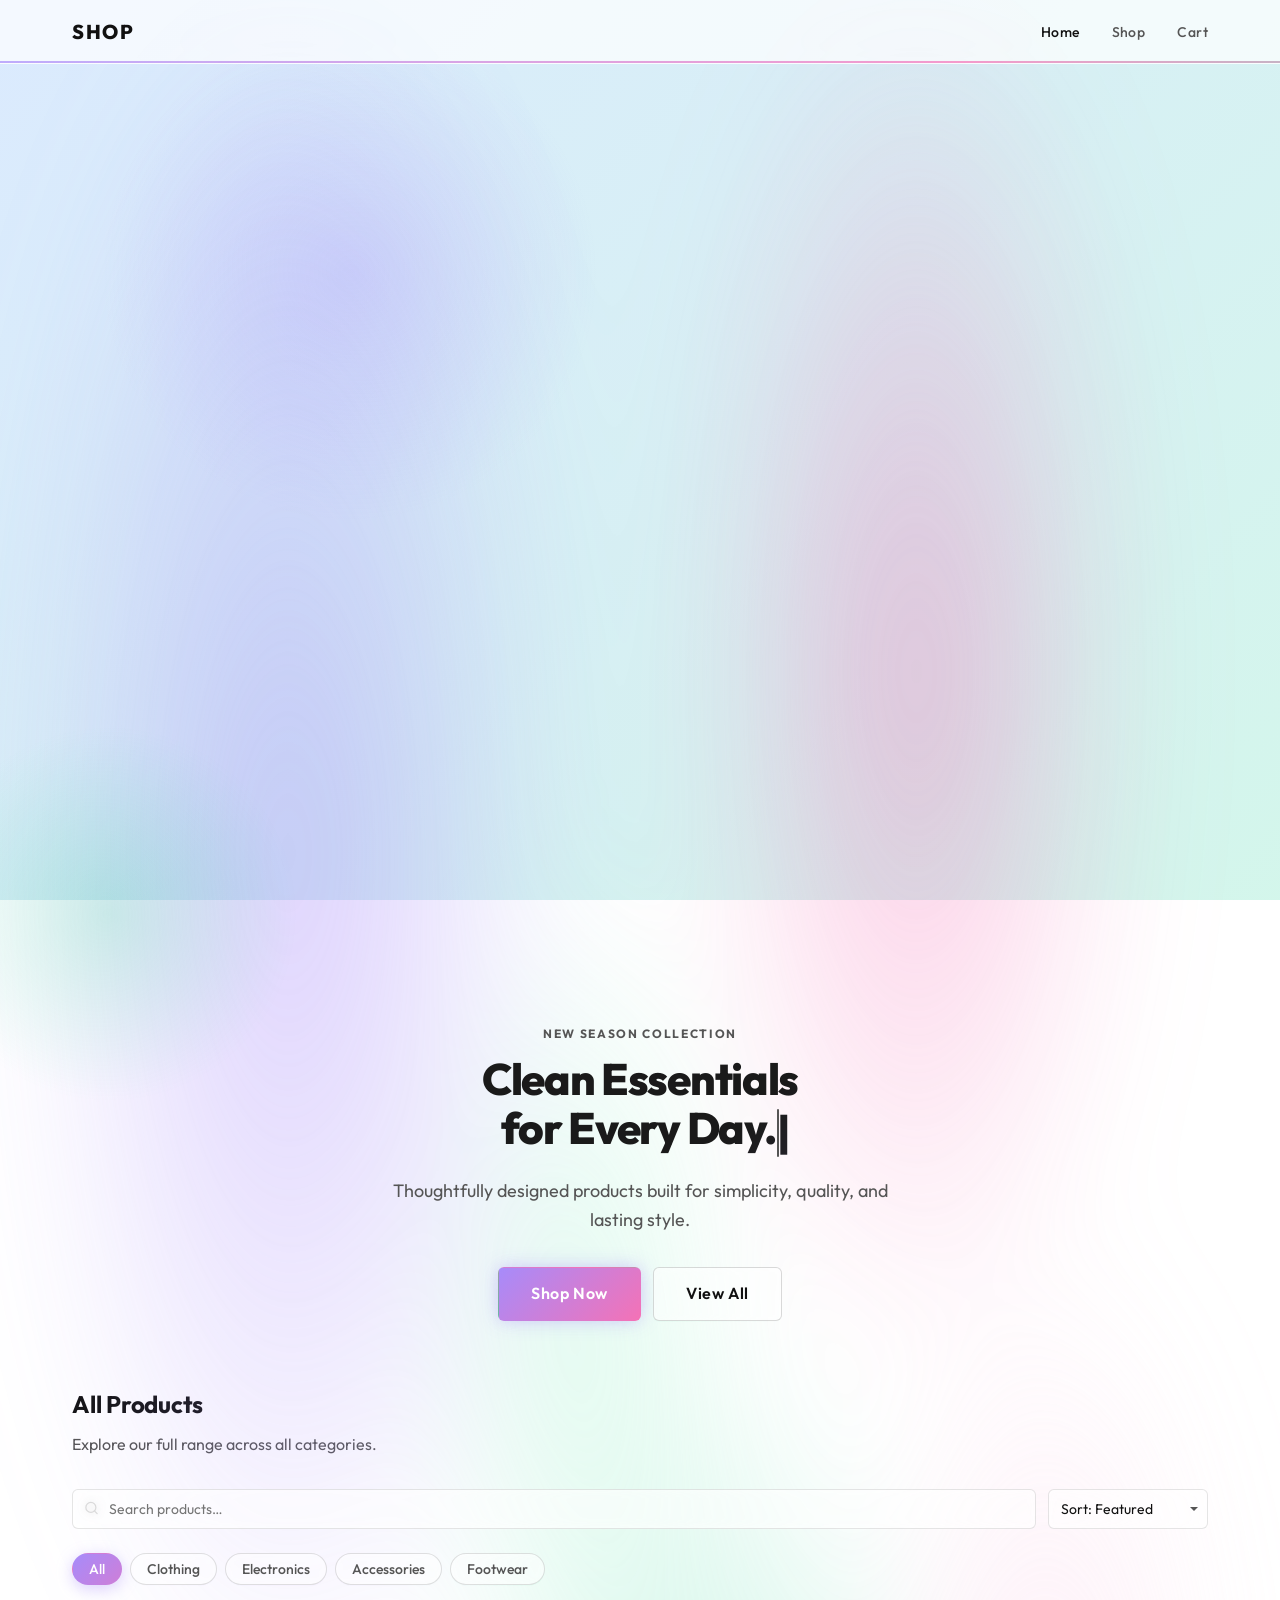
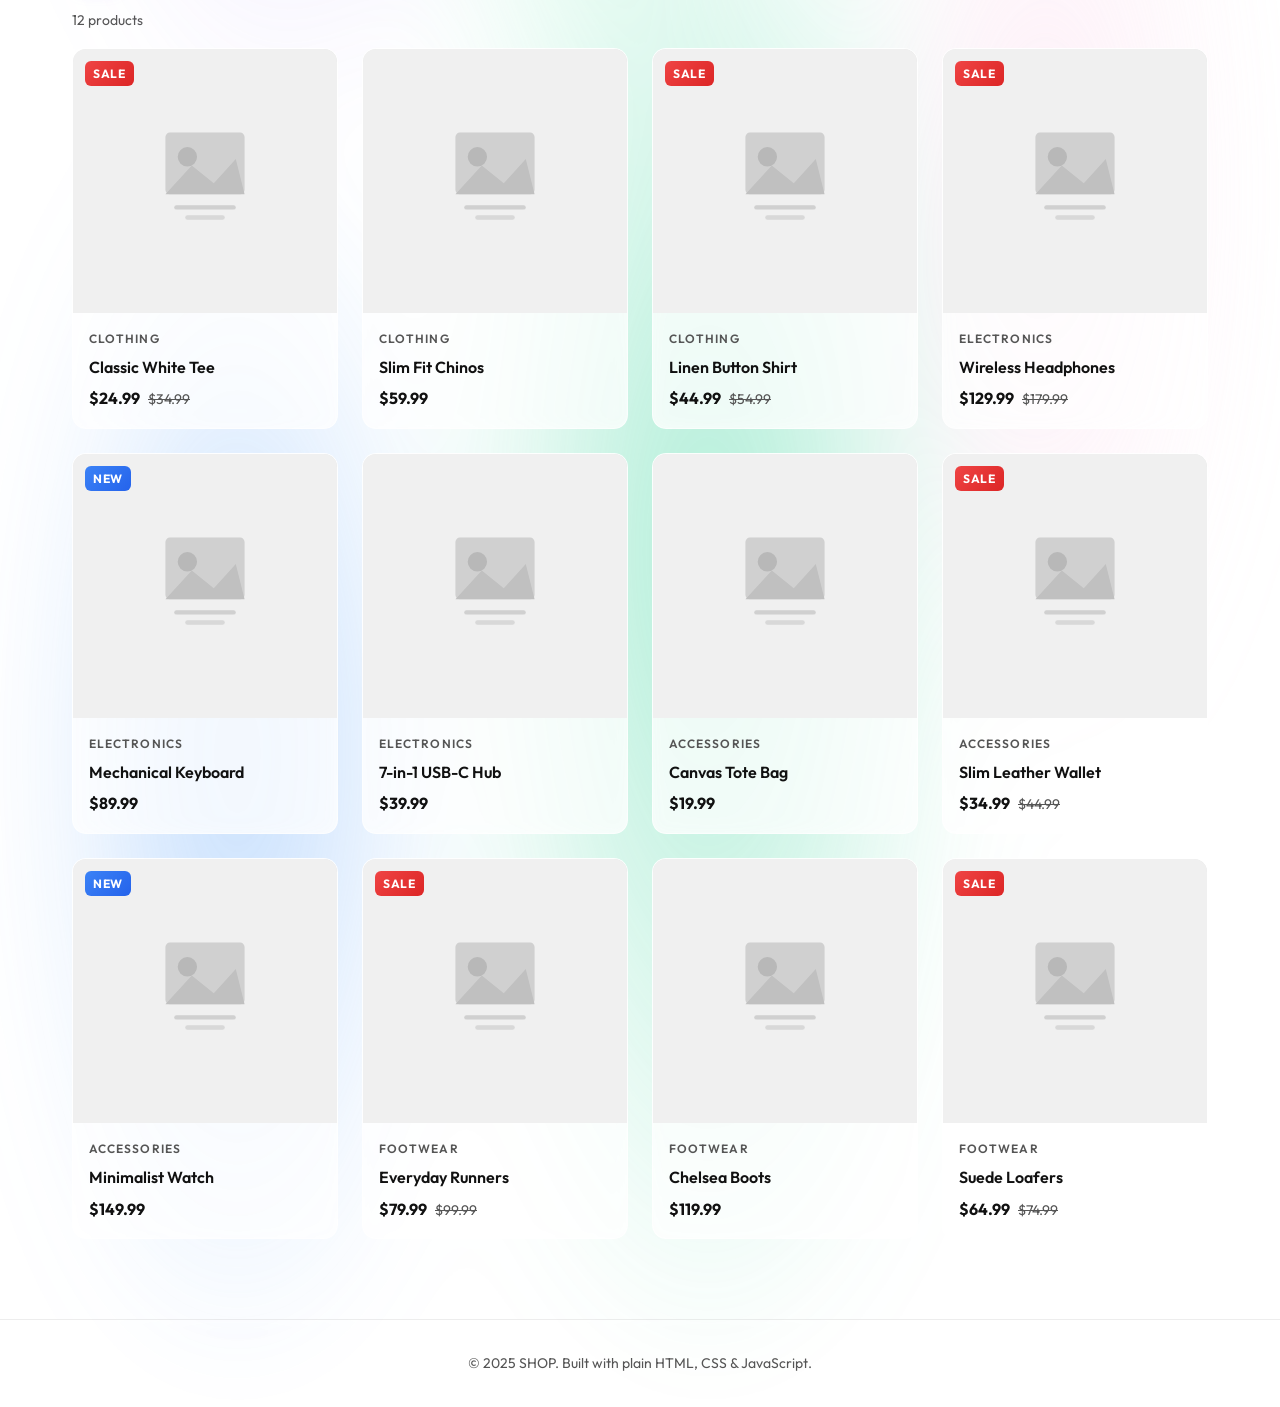
==== commit 9a896d3f: "more polish" ====
--- a/index.html
+++ b/index.html
@@ -7,6 +7,12 @@
   <link rel="stylesheet" href="css/style.css" />
 </head>
 <body>
+
+  <!-- Scroll progress bar -->
+  <div class="scroll-progress" id="scroll-progress" aria-hidden="true"></div>
+
+  <!-- Blob canvas background -->
+  <canvas id="blob-canvas" aria-hidden="true"></canvas>
 
   <!-- NAVBAR -->
   <nav class="navbar">
@@ -29,12 +35,16 @@
 
   <!-- HERO -->
   <section class="hero">
+    <!-- Floating blob decorations -->
+    <div class="hero-blob hero-blob-1" aria-hidden="true"></div>
+    <div class="hero-blob hero-blob-2" aria-hidden="true"></div>
+
     <div class="container">
       <p class="hero-label">New Season Collection</p>
-      <h1 class="hero-title">Clean Essentials<br>for Every Day</h1>
+      <h1 class="hero-title">Clean Essentials<br><span id="hero-typewriter"></span><span class="typewriter-cursor" aria-hidden="true">|</span></h1>
       <p class="hero-subtitle">Thoughtfully designed products built for simplicity, quality, and lasting style.</p>
       <div class="hero-actions">
-        <a href="#products" class="btn btn-primary btn-lg">Shop Now</a>
+        <a href="#products" class="btn btn-primary btn-lg btn-glow">Shop Now</a>
         <a href="#products" class="btn btn-outline btn-lg">View All</a>
       </div>
     </div>
@@ -87,8 +97,8 @@
 
       <p class="products-count" id="products-count"></p>
 
-      <!-- Product grid — semantic list -->
-      <ul class="products-grid" id="products-grid"></ul>
+      <!-- Product grid -->
+      <ul class="products-grid" id="products-grid" aria-label="Products"></ul>
 
     </div>
   </section>
@@ -99,6 +109,13 @@
       <p>&copy; 2025 SHOP. Built with plain HTML, CSS &amp; JavaScript.</p>
     </div>
   </footer>
+
+  <!-- Back to top -->
+  <button class="back-to-top" aria-label="Back to top" title="Back to top">
+    <svg width="20" height="20" viewBox="0 0 24 24" fill="none" stroke="currentColor" stroke-width="2.5" stroke-linecap="round" stroke-linejoin="round">
+      <polyline points="18 15 12 9 6 15"/>
+    </svg>
+  </button>
 
   <script src="js/products.js"></script>
   <script src="js/cart.js"></script>
@@ -107,8 +124,8 @@
   <script>
     (function () {
       var activeCategory = 'all';
-      var searchQuery = '';
-      var sortOrder = 'default';
+      var searchQuery    = '';
+      var sortOrder      = 'default';
 
       function getFiltered() {
         var list = products.slice();
@@ -116,7 +133,6 @@
         if (activeCategory !== 'all') {
           list = list.filter(function (p) { return p.category === activeCategory; });
         }
-
         if (searchQuery) {
           var q = searchQuery.toLowerCase();
           list = list.filter(function (p) {
@@ -125,38 +141,49 @@
                    p.description.toLowerCase().indexOf(q) !== -1;
           });
         }
-
-        if (sortOrder === 'price-asc') {
-          list.sort(function (a, b) { return a.price - b.price; });
-        } else if (sortOrder === 'price-desc') {
-          list.sort(function (a, b) { return b.price - a.price; });
-        } else if (sortOrder === 'name-asc') {
-          list.sort(function (a, b) { return a.name.localeCompare(b.name); });
-        } else if (sortOrder === 'name-desc') {
-          list.sort(function (a, b) { return b.name.localeCompare(a.name); });
-        }
+        if (sortOrder === 'price-asc')  list.sort(function (a, b) { return a.price - b.price; });
+        if (sortOrder === 'price-desc') list.sort(function (a, b) { return b.price - a.price; });
+        if (sortOrder === 'name-asc')   list.sort(function (a, b) { return a.name.localeCompare(b.name); });
+        if (sortOrder === 'name-desc')  list.sort(function (a, b) { return b.name.localeCompare(a.name); });
 
         return list;
       }
 
       function resetFilters() {
         activeCategory = 'all';
-        searchQuery = '';
-        sortOrder = 'default';
-        document.getElementById('search-input').value = '';
-        document.getElementById('sort-select').value = 'default';
+        searchQuery    = '';
+        sortOrder      = 'default';
+        document.getElementById('search-input').value  = '';
+        document.getElementById('sort-select').value   = 'default';
         document.querySelectorAll('.filter-btn').forEach(function (b) {
           b.classList.toggle('active', b.dataset.category === 'all');
         });
         renderGrid();
       }
 
+      function skeletonHTML() {
+        var cards = '';
+        for (var i = 0; i < 8; i++) {
+          cards += '<li class="skeleton-card">' +
+            '<div class="skeleton-img"></div>' +
+            '<div class="skeleton-body">' +
+              '<div class="skeleton-line short"></div>' +
+              '<div class="skeleton-line"></div>' +
+              '<div class="skeleton-line price"></div>' +
+            '</div>' +
+          '</li>';
+        }
+        return cards;
+      }
+
+      var skeletonShown = false;
+
       function renderGrid() {
-        var grid = document.getElementById('products-grid');
-        var countEl = document.getElementById('products-count');
+        var grid     = document.getElementById('products-grid');
+        var countEl  = document.getElementById('products-count');
         var filtered = getFiltered();
 
-        // Brief fade during re-render
+        // Fade animation on re-render
         grid.classList.add('is-filtering');
         setTimeout(function () { grid.classList.remove('is-filtering'); }, 150);
 
@@ -175,6 +202,15 @@
         grid.innerHTML = filtered.map(renderProductCard).join('');
       }
 
+      // Initial render: show skeletons for 800ms, then real products
+      var grid = document.getElementById('products-grid');
+      grid.innerHTML = skeletonHTML();
+      document.getElementById('products-count').textContent = '';
+
+      setTimeout(function () {
+        renderGrid();
+      }, 800);
+
       // Category filter
       document.getElementById('category-filters').addEventListener('click', function (e) {
         var btn = e.target.closest('.filter-btn');
@@ -197,7 +233,6 @@
         renderGrid();
       });
 
-      renderGrid();
     })();
   </script>
 </body>
--- a/css/style.css
+++ b/css/style.css
@@ -1,23 +1,35 @@
+/* ============================================================
+   GOOGLE FONTS
+   ============================================================ */
+@import url('https://fonts.googleapis.com/css2?family=Outfit:wght@300;400;500;600;700;800&display=swap');
+
 /* ============================================================
    CSS VARIABLES — edit here to restyle the entire template
    ============================================================ */
 :root {
-  /* Colors */
+  /* Core colors */
   --color-bg:           #ffffff;
-  --color-surface:      #f7f7f7;
-  --color-border:       #e2e2e2;
+  --color-surface:      rgba(255, 255, 255, 0.75);
+  --color-border:       rgba(0, 0, 0, 0.10);
   --color-text:         #111111;
   --color-text-muted:   #555555;
   --color-accent:       #111111;
   --color-accent-hover: #333333;
-  --color-badge-sale:   #c0392b;
-  --color-badge-new:    #1a6bb5;
-  --color-error:        #c0392b;
-  --color-success:      #27ae60;
+  --color-error:        #dc2626;
+  --color-success:      #10b981;
+
+  /* Badge colors */
+  --color-badge-sale: #e53e3e;
+  --color-badge-new:  #2563eb;
+
+  /* Per-category card shadow tints */
+  --shadow-clothing:    rgba(251, 146,  60, 0.45);
+  --shadow-electronics: rgba( 59, 130, 246, 0.45);
+  --shadow-accessories: rgba(167, 139, 250, 0.45);
+  --shadow-footwear:    rgba( 20, 184, 166, 0.45);
 
   /* Typography */
-  --font-family: -apple-system, BlinkMacSystemFont, 'Segoe UI', Roboto,
-                 'Helvetica Neue', Arial, sans-serif;
+  --font-family: 'Outfit', -apple-system, BlinkMacSystemFont, 'Segoe UI', Roboto, sans-serif;
   --font-size-xs:   0.75rem;
   --font-size-sm:   0.875rem;
   --font-size-base: 1rem;
@@ -28,23 +40,122 @@
   --font-size-4xl:  2.75rem;
 
   /* Spacing */
-  --space-1:  0.25rem;
-  --space-2:  0.5rem;
-  --space-3:  0.75rem;
-  --space-4:  1rem;
-  --space-5:  1.25rem;
-  --space-6:  1.5rem;
-  --space-8:  2rem;
-  --space-10: 2.5rem;
-  --space-12: 3rem;
-  --space-16: 4rem;
-  --space-20: 5rem;
+  --space-1:  0.25rem;  --space-2:  0.5rem;   --space-3:  0.75rem;
+  --space-4:  1rem;     --space-5:  1.25rem;  --space-6:  1.5rem;
+  --space-8:  2rem;     --space-10: 2.5rem;   --space-12: 3rem;
+  --space-16: 4rem;     --space-20: 5rem;
 
   /* Layout */
   --container-max: 1200px;
-  --radius:        4px;
-  --radius-lg:     8px;
-  --navbar-height: 60px;
+  --radius:        6px;
+  --radius-lg:     14px;
+  --navbar-height: 64px;
+}
+
+/* ============================================================
+   ANIMATED GRADIENT BACKGROUND
+   ============================================================ */
+html {
+  background: linear-gradient(-45deg, #ddd6fe, #fde8d0, #d1fae5, #dbeafe);
+  background-size: 400% 400%;
+  background-attachment: fixed;
+  animation: gradientShift 18s ease infinite;
+  min-height: 100%;
+}
+
+@keyframes gradientShift {
+  0%   { background-position: 0% 50%; }
+  33%  { background-position: 50% 0%; }
+  66%  { background-position: 100% 50%; }
+  100% { background-position: 0% 50%; }
+}
+
+/* Canvas blob layer */
+#blob-canvas {
+  position: fixed;
+  inset: 0;
+  z-index: 0;
+  width: 100%;
+  height: 100%;
+  pointer-events: none;
+  filter: blur(72px);
+  opacity: 0.55;
+}
+
+/* ============================================================
+   SCROLL PROGRESS BAR
+   ============================================================ */
+.scroll-progress {
+  position: fixed;
+  top: 0;
+  left: 0;
+  height: 3px;
+  width: 0%;
+  z-index: 9999;
+  background: linear-gradient(90deg, #a78bfa, #f472b6, #34d399, #60a5fa, #a78bfa);
+  background-size: 300% 100%;
+  animation: progressGlow 3s linear infinite;
+  transition: width 0.08s linear;
+  pointer-events: none;
+  border-radius: 0 2px 2px 0;
+}
+
+@keyframes progressGlow {
+  0%   { background-position: 0% 0; }
+  100% { background-position: 300% 0; }
+}
+
+/* ============================================================
+   BACK TO TOP
+   ============================================================ */
+.back-to-top {
+  position: fixed;
+  bottom: var(--space-8);
+  right: var(--space-6);
+  width: 44px;
+  height: 44px;
+  border-radius: 50%;
+  background: rgba(17, 17, 17, 0.85);
+  backdrop-filter: blur(8px);
+  color: #fff;
+  border: none;
+  font-size: 1.1rem;
+  cursor: pointer;
+  z-index: 500;
+  display: flex;
+  align-items: center;
+  justify-content: center;
+  opacity: 0;
+  transform: translateY(12px) scale(0.9);
+  pointer-events: none;
+  transition: opacity 0.3s, transform 0.3s, background 0.2s;
+}
+
+.back-to-top.visible {
+  opacity: 1;
+  transform: translateY(0) scale(1);
+  pointer-events: auto;
+}
+
+.back-to-top:hover {
+  background: rgba(17, 17, 17, 1);
+  transform: translateY(-3px) scale(1.05);
+}
+
+/* ============================================================
+   PAGE TRANSITION
+   ============================================================ */
+@keyframes page-fade-in {
+  from { opacity: 0; transform: translateY(8px); }
+  to   { opacity: 1; transform: translateY(0); }
+}
+
+@keyframes pageOut {
+  to { opacity: 0; transform: translateY(6px); }
+}
+
+.page-transition-out {
+  animation: pageOut 0.22s ease-in forwards;
 }
 
 /* ============================================================
@@ -58,20 +169,17 @@
   font-family: var(--font-family);
   font-size: var(--font-size-base);
   color: var(--color-text);
-  background: var(--color-bg);
+  background: transparent;
   line-height: 1.6;
   -webkit-font-smoothing: antialiased;
-  animation: page-fade-in 0.25s ease-out both;
-}
-
-@keyframes page-fade-in {
-  from { opacity: 0; transform: translateY(6px); }
-  to   { opacity: 1; transform: translateY(0); }
+  position: relative;
+  z-index: 1;
+  animation: page-fade-in 0.3s ease-out both;
 }
 
 img { display: block; max-width: 100%; height: auto; }
-a { color: inherit; text-decoration: none; }
-ul { list-style: none; }
+a   { color: inherit; text-decoration: none; }
+ul  { list-style: none; }
 button { cursor: pointer; font-family: inherit; }
 input, select, textarea { font-family: inherit; font-size: inherit; }
 
@@ -85,13 +193,8 @@
   padding: 0 var(--space-4);
 }
 
-@media (min-width: 640px) {
-  .container { padding: 0 var(--space-6); }
-}
-
-@media (min-width: 1024px) {
-  .container { padding: 0 var(--space-8); }
-}
+@media (min-width: 640px)  { .container { padding: 0 var(--space-6); } }
+@media (min-width: 1024px) { .container { padding: 0 var(--space-8); } }
 
 /* ============================================================
    NAVBAR
@@ -100,9 +203,35 @@
   position: sticky;
   top: 0;
   z-index: 100;
-  background: var(--color-bg);
-  border-bottom: 1px solid var(--color-border);
+  background: rgba(255, 255, 255, 0.7);
+  backdrop-filter: blur(16px);
+  -webkit-backdrop-filter: blur(16px);
   height: var(--navbar-height);
+  border-bottom: 1px solid rgba(255, 255, 255, 0.5);
+}
+
+/* Animated rainbow border */
+.navbar::after {
+  content: '';
+  position: absolute;
+  bottom: 0;
+  left: 0;
+  right: 0;
+  height: 2px;
+  background: linear-gradient(90deg, #a78bfa, #f472b6, #34d399, #60a5fa, #a78bfa);
+  background-size: 300% 100%;
+  animation: navBorder 8s linear infinite;
+  opacity: 0.7;
+}
+
+@keyframes navBorder {
+  0%   { background-position: 0% 0; }
+  100% { background-position: 300% 0; }
+}
+
+.navbar.scrolled {
+  background: rgba(255, 255, 255, 0.88);
+  box-shadow: 0 4px 24px rgba(0, 0, 0, 0.06);
 }
 
 .navbar-inner {
@@ -112,11 +241,32 @@
   height: var(--navbar-height);
 }
 
+/* Logo */
 .navbar-logo {
   font-size: var(--font-size-xl);
-  font-weight: 700;
+  font-weight: 800;
   letter-spacing: 0.08em;
   color: var(--color-text);
+  transition: all 0.3s;
+  background: linear-gradient(135deg, #111 0%, #111 100%);
+  -webkit-background-clip: text;
+  background-clip: text;
+  -webkit-text-fill-color: transparent;
+}
+
+.navbar-logo:hover {
+  background: linear-gradient(135deg, #a78bfa, #f472b6, #34d399);
+  background-size: 200% 200%;
+  -webkit-background-clip: text;
+  background-clip: text;
+  -webkit-text-fill-color: transparent;
+  animation: logoShift 2s linear infinite;
+}
+
+@keyframes logoShift {
+  0%   { background-position: 0% 50%; }
+  50%  { background-position: 100% 50%; }
+  100% { background-position: 0% 50%; }
 }
 
 .navbar-links {
@@ -150,11 +300,22 @@
   min-width: 18px;
   height: 18px;
   padding: 0 4px;
-  background: var(--color-accent);
+  background: linear-gradient(135deg, #f472b6, #a78bfa);
   color: #fff;
   font-size: var(--font-size-xs);
-  font-weight: 600;
+  font-weight: 700;
   border-radius: 9px;
+}
+
+.cart-badge.badge-bounce {
+  animation: badgeBounce 0.5s cubic-bezier(0.36, 0.07, 0.19, 0.97) both;
+}
+
+@keyframes badgeBounce {
+  0%, 100% { transform: scale(1); }
+  20%       { transform: scale(1.6) rotate(-10deg); }
+  50%       { transform: scale(1.3) rotate(6deg); }
+  80%       { transform: scale(1.1) rotate(-3deg); }
 }
 
 /* Hamburger */
@@ -187,23 +348,24 @@
     top: var(--navbar-height);
     left: 0;
     right: 0;
-    background: var(--color-bg);
-    border-bottom: 1px solid var(--color-border);
+    background: rgba(255, 255, 255, 0.92);
+    backdrop-filter: blur(16px);
+    -webkit-backdrop-filter: blur(16px);
+    border-bottom: 1px solid rgba(0, 0, 0, 0.08);
     flex-direction: column;
     align-items: flex-start;
     gap: 0;
-    padding: var(--space-4) var(--space-4);
+    padding: var(--space-4);
   }
 
   .navbar-links.is-open { display: flex; }
-
   .navbar-links li { width: 100%; }
 
   .navbar-links a {
     display: block;
     padding: var(--space-3) 0;
     font-size: var(--font-size-base);
-    border-bottom: 1px solid var(--color-border);
+    border-bottom: 1px solid rgba(0, 0, 0, 0.07);
   }
 
   .navbar-links li:last-child a { border-bottom: none; }
@@ -223,29 +385,36 @@
   letter-spacing: 0.04em;
   border-radius: var(--radius);
   border: 1px solid transparent;
-  transition: background 0.15s, color 0.15s, border-color 0.15s;
+  transition: background 0.2s, color 0.2s, border-color 0.2s,
+              transform 0.15s, box-shadow 0.2s;
   white-space: nowrap;
+  position: relative;
+  overflow: hidden;
 }
 
 .btn-primary {
-  background: var(--color-accent);
+  background: linear-gradient(135deg, #1a1a1a, #333);
   color: #fff;
-  border-color: var(--color-accent);
+  border-color: transparent;
 }
 
 .btn-primary:hover {
-  background: var(--color-accent-hover);
-  border-color: var(--color-accent-hover);
+  background: linear-gradient(135deg, #333, #111);
+  transform: translateY(-1px);
+  box-shadow: 0 6px 20px rgba(0, 0, 0, 0.22);
 }
 
 .btn-outline {
-  background: transparent;
+  background: rgba(255, 255, 255, 0.75);
   color: var(--color-text);
-  border-color: var(--color-border);
+  border-color: rgba(0, 0, 0, 0.15);
+  backdrop-filter: blur(4px);
 }
 
 .btn-outline:hover {
   border-color: var(--color-text);
+  background: rgba(255, 255, 255, 0.92);
+  transform: translateY(-1px);
 }
 
 .btn-ghost {
@@ -259,15 +428,66 @@
 .btn-ghost:hover { color: var(--color-text); }
 
 .btn-lg {
-  padding: 0.8rem var(--space-8);
+  padding: 0.85rem var(--space-8);
   font-size: var(--font-size-base);
 }
 
 .btn-full { width: 100%; }
 
 .btn:disabled {
-  opacity: 0.45;
+  opacity: 0.5;
   cursor: not-allowed;
+  transform: none !important;
+  box-shadow: none !important;
+}
+
+/* Glow CTA button */
+.btn-glow {
+  background: linear-gradient(135deg, #a78bfa, #f472b6, #34d399);
+  background-size: 200% 200%;
+  color: #fff;
+  border-color: transparent;
+  animation: glowShift 5s ease infinite;
+  box-shadow: 0 0 18px rgba(167, 139, 250, 0.45);
+}
+
+.btn-glow:hover {
+  box-shadow: 0 0 32px rgba(167, 139, 250, 0.7), 0 6px 20px rgba(244, 114, 182, 0.35);
+  transform: translateY(-2px) scale(1.02);
+}
+
+/* Gradient checkout button */
+.btn-checkout {
+  background: linear-gradient(135deg, #a78bfa, #f472b6, #34d399);
+  background-size: 200% 200%;
+  animation: glowShift 6s ease infinite;
+  color: #fff;
+  border-color: transparent;
+}
+
+.btn-checkout:hover {
+  box-shadow: 0 6px 24px rgba(167, 139, 250, 0.5);
+  transform: translateY(-2px);
+}
+
+@keyframes glowShift {
+  0%   { background-position: 0% 50%; }
+  50%  { background-position: 100% 50%; }
+  100% { background-position: 0% 50%; }
+}
+
+/* Ripple */
+.ripple {
+  position: absolute;
+  border-radius: 50%;
+  background: rgba(255, 255, 255, 0.45);
+  transform: scale(0);
+  animation: rippleAnim 0.55s linear;
+  pointer-events: none;
+}
+
+@keyframes rippleAnim {
+  to { transform: scale(4); opacity: 0; }
 }
 
 /* ============================================================
@@ -275,7 +495,7 @@
    ============================================================ */
 .badge {
   display: inline-block;
-  padding: 2px var(--space-2);
+  padding: 3px var(--space-2);
   font-size: var(--font-size-xs);
   font-weight: 700;
   letter-spacing: 0.06em;
@@ -284,8 +504,8 @@
   color: #fff;
 }
 
-.badge-sale { background: var(--color-badge-sale); }
-.badge-new  { background: var(--color-badge-new); }
+.badge-sale { background: linear-gradient(135deg, #ef4444, #dc2626); }
+.badge-new  { background: linear-gradient(135deg, #3b82f6, #2563eb); }
 
 /* ============================================================
    FORMS
@@ -306,13 +526,13 @@
 .form-select,
 .form-textarea {
   width: 100%;
-  padding: 0.65rem var(--space-3);
-  border: 1px solid var(--color-border);
+  padding: 0.7rem var(--space-3);
+  border: 1.5px solid rgba(0, 0, 0, 0.12);
   border-radius: var(--radius);
-  background: var(--color-bg);
+  background: rgba(255, 255, 255, 0.88);
   color: var(--color-text);
   font-size: var(--font-size-base);
-  transition: border-color 0.15s;
+  transition: border-color 0.2s, box-shadow 0.2s, background 0.2s;
   appearance: none;
 }
 
@@ -320,11 +540,16 @@
 .form-select:focus,
 .form-textarea:focus {
   outline: none;
-  border-color: var(--color-text);
+  border-color: #a78bfa;
+  box-shadow: 0 0 0 3px rgba(167, 139, 250, 0.2), 0 0 14px rgba(167, 139, 250, 0.12);
+  background: rgba(255, 255, 255, 0.98);
 }
 
 .form-input.error,
-.form-select.error { border-color: var(--color-error); }
+.form-select.error {
+  border-color: var(--color-error);
+  box-shadow: 0 0 0 3px rgba(220, 38, 38, 0.1);
+}
 
 .form-error {
   font-size: var(--font-size-xs);
@@ -342,9 +567,7 @@
   .form-row.cols-2 { grid-template-columns: 1fr 1fr; }
 }
 
-.form-select-wrapper {
-  position: relative;
-}
+.form-select-wrapper { position: relative; }
 
 .form-select-wrapper::after {
   content: '';
@@ -364,17 +587,50 @@
    PRODUCT CARD
    ============================================================ */
 .product-card {
-  border: 1px solid var(--color-border);
+  border: 1px solid rgba(255, 255, 255, 0.65);
   border-radius: var(--radius-lg);
   overflow: hidden;
-  background: var(--color-bg);
-  transition: border-color 0.15s;
+  background: rgba(255, 255, 255, 0.85);
+  backdrop-filter: blur(8px);
+  -webkit-backdrop-filter: blur(8px);
+  transition: transform 0.28s cubic-bezier(0.34, 1.56, 0.64, 1),
+              box-shadow 0.28s ease,
+              border-color 0.2s;
   display: flex;
   flex-direction: column;
 }
 
-.product-card:hover { border-color: var(--color-accent-hover); }
-
+/* Per-category hover shadow + lift */
+.product-card[data-category="clothing"]:hover {
+  transform: translateY(-8px);
+  box-shadow: 0 20px 48px var(--shadow-clothing);
+  border-color: rgba(251, 146, 60, 0.3);
+}
+
+.product-card[data-category="electronics"]:hover {
+  transform: translateY(-8px);
+  box-shadow: 0 20px 48px var(--shadow-electronics);
+  border-color: rgba(59, 130, 246, 0.3);
+}
+
+.product-card[data-category="accessories"]:hover {
+  transform: translateY(-8px);
+  box-shadow: 0 20px 48px var(--shadow-accessories);
+  border-color: rgba(167, 139, 250, 0.3);
+}
+
+.product-card[data-category="footwear"]:hover {
+  transform: translateY(-8px);
+  box-shadow: 0 20px 48px var(--shadow-footwear);
+  border-color: rgba(20, 184, 166, 0.3);
+}
+
+.product-card:not([data-category]):hover {
+  transform: translateY(-8px);
+  box-shadow: 0 20px 48px rgba(0, 0, 0, 0.12);
+}
+
+/* Image wrap — shimmer loading state */
 .product-card-img-wrap {
   position: relative;
   aspect-ratio: 1 / 1;
@@ -393,17 +649,38 @@
   width: 100%;
   height: 100%;
   object-fit: cover;
-  transition: transform 0.3s;
+  transition: transform 0.4s cubic-bezier(0.25, 0.46, 0.45, 0.94);
 }
 
 .product-card:hover .product-card-img-wrap img {
-  transform: scale(1.03);
+  transform: scale(1.08);
+}
+
+/* Shine sweep on hover */
+.product-card-img-wrap::after {
+  content: '';
+  position: absolute;
+  inset: 0;
+  background: linear-gradient(
+    108deg,
+    transparent 25%,
+    rgba(255, 255, 255, 0.55) 50%,
+    transparent 75%
+  );
+  transform: translateX(-120%);
+  transition: transform 0s;
+}
+
+.product-card:hover .product-card-img-wrap::after {
+  transform: translateX(120%);
+  transition: transform 0.55s ease;
 }
 
 .product-card-badge {
   position: absolute;
   top: var(--space-3);
   left: var(--space-3);
+  z-index: 1;
 }
 
 .product-card-body {
@@ -417,7 +694,7 @@
 .product-card-category {
   font-size: var(--font-size-xs);
   text-transform: uppercase;
-  letter-spacing: 0.08em;
+  letter-spacing: 0.09em;
   color: var(--color-text-muted);
   font-weight: 600;
 }
@@ -449,12 +726,53 @@
 }
 
 /* ============================================================
+   SKELETON LOADING CARDS
+   ============================================================ */
+.skeleton-card {
+  border: 1px solid rgba(255, 255, 255, 0.6);
+  border-radius: var(--radius-lg);
+  overflow: hidden;
+  background: rgba(255, 255, 255, 0.7);
+}
+
+.skeleton-img {
+  aspect-ratio: 1 / 1;
+  background: linear-gradient(90deg, #ececec 25%, #ddd 50%, #ececec 75%);
+  background-size: 200% 100%;
+  animation: skeletonShimmer 1.4s ease-in-out infinite;
+}
+
+.skeleton-body {
+  padding: var(--space-4);
+  display: flex;
+  flex-direction: column;
+  gap: var(--space-3);
+}
+
+.skeleton-line {
+  height: 12px;
+  border-radius: 6px;
+  background: linear-gradient(90deg, #ececec 25%, #ddd 50%, #ececec 75%);
+  background-size: 200% 100%;
+  animation: skeletonShimmer 1.4s ease-in-out infinite;
+}
+
+.skeleton-line.short { width: 55%; }
+.skeleton-line.price { width: 38%; height: 16px; margin-top: var(--space-1); }
+
+@keyframes skeletonShimmer {
+  0%   { background-position: 200% 0; }
+  100% { background-position: -200% 0; }
+}
+
+/* ============================================================
    PRODUCT GRID
    ============================================================ */
 .products-grid {
   display: grid;
   grid-template-columns: repeat(2, 1fr);
   gap: var(--space-4);
+  transition: opacity 0.15s ease;
 }
 
 @media (min-width: 640px) {
@@ -464,6 +782,8 @@
 @media (min-width: 1024px) {
   .products-grid { grid-template-columns: repeat(4, 1fr); }
 }
+
+.products-grid.is-filtering { opacity: 0.35; pointer-events: none; }
 
 .products-empty {
   grid-column: 1 / -1;
@@ -473,22 +793,54 @@
   font-size: var(--font-size-lg);
 }
 
-/* Grid fade on filter/search re-render */
-.products-grid { transition: opacity 0.15s ease; }
-.products-grid.is-filtering { opacity: 0.35; pointer-events: none; }
-
 /* ============================================================
    HERO
    ============================================================ */
 .hero {
-  padding: var(--space-16) 0 var(--space-12);
+  padding: var(--space-20) 0 var(--space-16);
   text-align: center;
-}
+  position: relative;
+  overflow: hidden;
+}
+
+/* Decorative floating blobs in hero */
+.hero-blob {
+  position: absolute;
+  border-radius: 50%;
+  pointer-events: none;
+  z-index: 0;
+}
+
+.hero-blob-1 {
+  width: 500px;
+  height: 500px;
+  background: radial-gradient(circle, rgba(167, 139, 250, 0.25), transparent 70%);
+  top: -120px;
+  right: -100px;
+  animation: heroFloat 7s ease-in-out infinite;
+}
+
+.hero-blob-2 {
+  width: 380px;
+  height: 380px;
+  background: radial-gradient(circle, rgba(52, 211, 153, 0.22), transparent 70%);
+  bottom: -80px;
+  left: -80px;
+  animation: heroFloat 9s ease-in-out infinite reverse;
+}
+
+@keyframes heroFloat {
+  0%, 100% { transform: translate(0, 0) scale(1); }
+  33%       { transform: translate(24px, -18px) scale(1.06); }
+  66%       { transform: translate(-12px, 12px) scale(0.96); }
+}
+
+.hero > * { position: relative; z-index: 1; }
 
 .hero-label {
   font-size: var(--font-size-xs);
   font-weight: 700;
-  letter-spacing: 0.12em;
+  letter-spacing: 0.14em;
   text-transform: uppercase;
   color: var(--color-text-muted);
   margin-bottom: var(--space-3);
@@ -497,20 +849,50 @@
 .hero-title {
   font-size: var(--font-size-3xl);
   font-weight: 800;
-  letter-spacing: -0.02em;
-  line-height: 1.15;
-  margin-bottom: var(--space-4);
+  letter-spacing: -0.03em;
+  line-height: 1.1;
+  margin-bottom: var(--space-5);
+  background: linear-gradient(135deg, #1a1a1a 20%, #a78bfa 55%, #f472b6 75%, #34d399 95%);
+  background-size: 300% 300%;
+  -webkit-background-clip: text;
+  background-clip: text;
+  -webkit-text-fill-color: transparent;
+  animation: titleGradient 8s ease infinite;
 }
 
 @media (min-width: 640px) {
   .hero-title { font-size: var(--font-size-4xl); }
 }
 
+@keyframes titleGradient {
+  0%   { background-position: 0% 50%; }
+  50%  { background-position: 100% 50%; }
+  100% { background-position: 0% 50%; }
+}
+
 .hero-subtitle {
   font-size: var(--font-size-lg);
   color: var(--color-text-muted);
-  max-width: 480px;
+  max-width: 520px;
   margin: 0 auto var(--space-8);
+  min-height: 1.8em;
+}
+
+/* Typewriter cursor */
+.typewriter-cursor {
+  display: inline-block;
+  width: 2px;
+  height: 1.1em;
+  background: var(--color-text-muted);
+  margin-left: 2px;
+  vertical-align: middle;
+  border-radius: 1px;
+  animation: cursorBlink 0.75s step-end infinite;
+}
+
+@keyframes cursorBlink {
+  0%, 100% { opacity: 1; }
+  50%       { opacity: 0; }
 }
 
 .hero-actions {
@@ -535,7 +917,10 @@
   position: relative;
   flex: 1;
   min-width: 180px;
-}
+  transition: flex 0.35s ease;
+}
+
+.search-wrapper:focus-within { flex: 2; }
 
 .search-icon {
   position: absolute;
@@ -545,27 +930,31 @@
   color: var(--color-text-muted);
   pointer-events: none;
   line-height: 1;
-}
+  transition: color 0.2s;
+}
+
+.search-wrapper:focus-within .search-icon { color: #a78bfa; }
 
 .search-input {
   width: 100%;
   padding: 0.6rem var(--space-3) 0.6rem 36px;
-  border: 1px solid var(--color-border);
+  border: 1.5px solid rgba(0, 0, 0, 0.1);
   border-radius: var(--radius);
   font-size: var(--font-size-sm);
-  background: var(--color-bg);
+  background: rgba(255, 255, 255, 0.78);
   color: var(--color-text);
-  transition: border-color 0.15s;
+  transition: border-color 0.2s, box-shadow 0.2s, background 0.2s;
+  backdrop-filter: blur(4px);
 }
 
 .search-input:focus {
   outline: none;
-  border-color: var(--color-text);
-}
-
-.sort-select-wrapper {
-  position: relative;
-}
+  border-color: #a78bfa;
+  box-shadow: 0 0 0 3px rgba(167, 139, 250, 0.15);
+  background: rgba(255, 255, 255, 0.98);
+}
+
+.sort-select-wrapper { position: relative; }
 
 .sort-select-wrapper::after {
   content: '';
@@ -584,18 +973,20 @@
 .sort-select {
   appearance: none;
   padding: 0.6rem 2rem 0.6rem var(--space-3);
-  border: 1px solid var(--color-border);
+  border: 1.5px solid rgba(0, 0, 0, 0.1);
   border-radius: var(--radius);
   font-size: var(--font-size-sm);
-  background: var(--color-bg);
+  background: rgba(255, 255, 255, 0.78);
   color: var(--color-text);
   cursor: pointer;
-  transition: border-color 0.15s;
+  transition: border-color 0.2s, box-shadow 0.2s;
+  backdrop-filter: blur(4px);
 }
 
 .sort-select:focus {
   outline: none;
-  border-color: var(--color-text);
+  border-color: #a78bfa;
+  box-shadow: 0 0 0 3px rgba(167, 139, 250, 0.15);
 }
 
 /* Category filter pills */
@@ -610,21 +1001,31 @@
   padding: 0.4rem var(--space-4);
   font-size: var(--font-size-sm);
   font-weight: 500;
-  border: 1px solid var(--color-border);
+  border: 1.5px solid rgba(0, 0, 0, 0.12);
   border-radius: 999px;
-  background: var(--color-bg);
+  background: rgba(255, 255, 255, 0.72);
   color: var(--color-text-muted);
   cursor: pointer;
-  transition: background 0.15s, color 0.15s, border-color 0.15s, transform 0.1s;
-}
-
-.filter-btn:hover { color: var(--color-text); border-color: var(--color-text-muted); }
-.filter-btn:active { transform: scale(0.95); }
+  backdrop-filter: blur(4px);
+  transition: background 0.2s, color 0.2s, border-color 0.2s,
+              transform 0.1s, box-shadow 0.2s;
+}
+
+.filter-btn:hover {
+  color: var(--color-text);
+  border-color: rgba(0, 0, 0, 0.25);
+  background: rgba(255, 255, 255, 0.9);
+}
+
+.filter-btn:active { transform: scale(0.94); }
 
 .filter-btn.active {
-  background: var(--color-accent);
+  background: linear-gradient(135deg, #a78bfa, #f472b6);
+  background-size: 200% 200%;
+  animation: glowShift 4s ease infinite;
   color: #fff;
-  border-color: var(--color-accent);
+  border-color: transparent;
+  box-shadow: 0 4px 16px rgba(167, 139, 250, 0.4);
 }
 
 .products-count {
@@ -636,9 +1037,7 @@
 /* ============================================================
    SECTION HEADERS
    ============================================================ */
-.section-header {
-  margin-bottom: var(--space-8);
-}
+.section-header { margin-bottom: var(--space-8); }
 
 .section-title {
   font-size: var(--font-size-2xl);
@@ -675,10 +1074,11 @@
 
 .product-detail-img-wrap {
   aspect-ratio: 1 / 1;
-  background: var(--color-surface);
-  border: 1px solid var(--color-border);
+  background: rgba(255, 255, 255, 0.7);
+  border: 1px solid rgba(255, 255, 255, 0.6);
   border-radius: var(--radius-lg);
   overflow: hidden;
+  box-shadow: 0 8px 32px rgba(0, 0, 0, 0.07);
 }
 
 .product-detail-img-wrap img {
@@ -703,7 +1103,7 @@
 
 .product-detail-name {
   font-size: var(--font-size-3xl);
-  font-weight: 700;
+  font-weight: 800;
   letter-spacing: -0.02em;
   line-height: 1.2;
 }
@@ -728,7 +1128,7 @@
 .product-detail-desc {
   color: var(--color-text-muted);
   line-height: 1.7;
-  border-top: 1px solid var(--color-border);
+  border-top: 1px solid rgba(0, 0, 0, 0.08);
   padding-top: var(--space-5);
 }
 
@@ -755,30 +1155,39 @@
   min-width: 44px;
   height: 44px;
   padding: 0 var(--space-3);
-  border: 1px solid var(--color-border);
+  border: 1.5px solid rgba(0, 0, 0, 0.12);
   border-radius: var(--radius);
-  background: var(--color-bg);
+  background: rgba(255, 255, 255, 0.8);
   font-size: var(--font-size-sm);
   font-weight: 500;
   cursor: pointer;
-  transition: background 0.15s, border-color 0.15s, color 0.15s;
-}
-
-.size-btn:hover:not(.selected) { border-color: var(--color-text); background: var(--color-surface); }
+  transition: background 0.15s, border-color 0.15s, color 0.15s,
+              transform 0.12s, box-shadow 0.15s;
+}
+
+.size-btn:hover:not(.selected) {
+  border-color: var(--color-text);
+  background: rgba(255, 255, 255, 0.95);
+  transform: translateY(-1px);
+}
+
+.size-btn:active { transform: scale(0.93); }
 
 .size-btn.selected {
-  background: var(--color-accent);
-  border-color: var(--color-accent);
+  background: linear-gradient(135deg, #1a1a1a, #333);
+  border-color: transparent;
   color: #fff;
+  box-shadow: 0 4px 12px rgba(0, 0, 0, 0.2);
 }
 
 .quantity-picker {
   display: flex;
   align-items: center;
-  gap: 0;
-  border: 1px solid var(--color-border);
+  border: 1.5px solid rgba(0, 0, 0, 0.12);
   border-radius: var(--radius);
   width: fit-content;
+  background: rgba(255, 255, 255, 0.8);
+  overflow: hidden;
 }
 
 .qty-btn {
@@ -789,25 +1198,25 @@
   font-size: var(--font-size-xl);
   color: var(--color-text-muted);
   cursor: pointer;
-  transition: color 0.15s;
+  transition: color 0.15s, background 0.15s, transform 0.1s;
   display: flex;
   align-items: center;
   justify-content: center;
 }
 
-.qty-btn:hover  { color: var(--color-text); }
-.qty-btn:active { transform: scale(0.88); }
+.qty-btn:hover  { color: var(--color-text); background: rgba(0, 0, 0, 0.04); }
+.qty-btn:active { transform: scale(0.82); }
 
 .qty-input {
   width: 56px;
   height: 44px;
   text-align: center;
   border: none;
-  border-left: 1px solid var(--color-border);
-  border-right: 1px solid var(--color-border);
+  border-left: 1px solid rgba(0, 0, 0, 0.08);
+  border-right: 1px solid rgba(0, 0, 0, 0.08);
   font-size: var(--font-size-base);
   font-weight: 600;
-  background: var(--color-bg);
+  background: transparent;
   color: var(--color-text);
 }
 
@@ -826,18 +1235,18 @@
   font-size: var(--font-size-sm);
   color: var(--color-text-muted);
   margin-bottom: var(--space-6);
+  flex-wrap: wrap;
 }
 
 .breadcrumb a:hover { color: var(--color-text); }
-
-.breadcrumb-sep { color: var(--color-border); }
+.breadcrumb-sep { color: rgba(0, 0, 0, 0.2); }
 
 /* ============================================================
    RELATED PRODUCTS
    ============================================================ */
 .related-section {
   padding: var(--space-12) 0 var(--space-16);
-  border-top: 1px solid var(--color-border);
+  border-top: 1px solid rgba(0, 0, 0, 0.08);
 }
 
 /* ============================================================
@@ -869,7 +1278,31 @@
   gap: var(--space-4);
   align-items: center;
   padding: var(--space-4) 0;
-  border-bottom: 1px solid var(--color-border);
+  border-bottom: 1px solid rgba(0, 0, 0, 0.07);
+  animation: cartItemIn 0.38s ease-out both;
+}
+
+@keyframes cartItemIn {
+  from { opacity: 0; transform: translateY(14px); }
+  to   { opacity: 1; transform: translateY(0); }
+}
+
+/* Stagger items */
+.cart-item:nth-child(1) { animation-delay: 0.04s; }
+.cart-item:nth-child(2) { animation-delay: 0.09s; }
+.cart-item:nth-child(3) { animation-delay: 0.14s; }
+.cart-item:nth-child(4) { animation-delay: 0.19s; }
+.cart-item:nth-child(5) { animation-delay: 0.24s; }
+.cart-item:nth-child(n+6) { animation-delay: 0.28s; }
+
+/* Remove animation */
+.cart-item.removing {
+  animation: cartItemOut 0.3s ease-in forwards;
+  overflow: hidden;
+}
+
+@keyframes cartItemOut {
+  to { opacity: 0; transform: translateX(48px) scaleY(0.6); }
 }
 
 @media (min-width: 480px) {
@@ -880,9 +1313,9 @@
   width: 80px;
   height: 80px;
   object-fit: cover;
-  border: 1px solid var(--color-border);
+  border: 1px solid rgba(0, 0, 0, 0.08);
   border-radius: var(--radius);
-  background: var(--color-surface);
+  background: rgba(255, 255, 255, 0.7);
 }
 
 @media (min-width: 480px) {
@@ -890,23 +1323,9 @@
 }
 
 .cart-item-info { display: flex; flex-direction: column; gap: var(--space-1); }
-
-.cart-item-name {
-  font-weight: 600;
-  font-size: var(--font-size-base);
-  line-height: 1.3;
-}
-
-.cart-item-meta {
-  font-size: var(--font-size-sm);
-  color: var(--color-text-muted);
-}
-
-.cart-item-price {
-  font-weight: 700;
-  font-size: var(--font-size-base);
-  margin-top: var(--space-1);
-}
+.cart-item-name { font-weight: 600; font-size: var(--font-size-base); line-height: 1.3; }
+.cart-item-meta { font-size: var(--font-size-sm); color: var(--color-text-muted); }
+.cart-item-price { font-weight: 700; font-size: var(--font-size-base); margin-top: var(--space-1); }
 
 .cart-item-controls {
   display: flex;
@@ -915,11 +1334,7 @@
   gap: var(--space-3);
 }
 
-.cart-item-total {
-  font-weight: 700;
-  font-size: var(--font-size-base);
-  white-space: nowrap;
-}
+.cart-item-total { font-weight: 700; font-size: var(--font-size-base); white-space: nowrap; }
 
 .cart-remove-btn {
   background: none;
@@ -933,13 +1348,15 @@
 
 .cart-remove-btn:hover { color: var(--color-error); }
 
-/* Cart quantity picker (smaller) */
+/* Cart qty picker */
 .cart-qty-picker {
   display: flex;
   align-items: center;
-  border: 1px solid var(--color-border);
+  border: 1.5px solid rgba(0, 0, 0, 0.12);
   border-radius: var(--radius);
   width: fit-content;
+  background: rgba(255, 255, 255, 0.8);
+  overflow: hidden;
 }
 
 .cart-qty-btn {
@@ -953,22 +1370,22 @@
   display: flex;
   align-items: center;
   justify-content: center;
-  transition: color 0.15s;
-}
-
-.cart-qty-btn:hover  { color: var(--color-text); }
-.cart-qty-btn:active { transform: scale(0.88); }
+  transition: color 0.15s, background 0.15s, transform 0.1s;
+}
+
+.cart-qty-btn:hover  { color: var(--color-text); background: rgba(0, 0, 0, 0.04); }
+.cart-qty-btn:active { transform: scale(0.82); }
 
 .cart-qty-input {
   width: 40px;
   height: 32px;
   text-align: center;
   border: none;
-  border-left: 1px solid var(--color-border);
-  border-right: 1px solid var(--color-border);
+  border-left: 1px solid rgba(0, 0, 0, 0.08);
+  border-right: 1px solid rgba(0, 0, 0, 0.08);
   font-size: var(--font-size-sm);
   font-weight: 600;
-  background: var(--color-bg);
+  background: transparent;
   color: var(--color-text);
 }
 
@@ -976,18 +1393,19 @@
 
 /* Order summary panel */
 .order-summary {
-  border: 1px solid var(--color-border);
+  border: 1px solid rgba(255, 255, 255, 0.65);
   border-radius: var(--radius-lg);
   padding: var(--space-6);
   display: flex;
   flex-direction: column;
   gap: var(--space-4);
-}
-
-.order-summary-title {
-  font-size: var(--font-size-lg);
-  font-weight: 700;
-}
+  background: rgba(255, 255, 255, 0.88);
+  backdrop-filter: blur(8px);
+  -webkit-backdrop-filter: blur(8px);
+  box-shadow: 0 4px 24px rgba(0, 0, 0, 0.07);
+}
+
+.order-summary-title { font-size: var(--font-size-lg); font-weight: 700; }
 
 .order-summary-line {
   display: flex;
@@ -1001,7 +1419,7 @@
   font-weight: 700;
   color: var(--color-text);
   padding-top: var(--space-3);
-  border-top: 1px solid var(--color-border);
+  border-top: 1px solid rgba(0, 0, 0, 0.08);
 }
 
 .shipping-note {
@@ -1026,11 +1444,95 @@
   margin-bottom: var(--space-8);
 }
 
+/* Flying emoji animation */
+.fly-emoji {
+  position: fixed;
+  pointer-events: none;
+  z-index: 9999;
+  font-size: 1.6rem;
+  animation: flyToCart 0.75s cubic-bezier(0.55, 0, 1, 0.45) forwards;
+  will-change: transform, opacity;
+}
+
+@keyframes flyToCart {
+  0%   { transform: translate(0, 0) scale(1);   opacity: 1; }
+  60%  { opacity: 0.9; }
+  100% { transform: translate(var(--fly-x), var(--fly-y)) scale(0.25); opacity: 0; }
+}
+
 /* ============================================================
    CHECKOUT PAGE
    ============================================================ */
 .checkout-page {
   padding: var(--space-10) 0 var(--space-16);
+}
+
+/* Progress indicator */
+.checkout-progress {
+  display: flex;
+  align-items: flex-start;
+  justify-content: center;
+  margin-bottom: var(--space-10);
+}
+
+.checkout-step {
+  display: flex;
+  flex-direction: column;
+  align-items: center;
+  gap: var(--space-2);
+}
+
+.checkout-step-dot {
+  width: 34px;
+  height: 34px;
+  border-radius: 50%;
+  display: flex;
+  align-items: center;
+  justify-content: center;
+  font-size: var(--font-size-sm);
+  font-weight: 700;
+  border: 2px solid rgba(0, 0, 0, 0.14);
+  background: rgba(255, 255, 255, 0.82);
+  color: var(--color-text-muted);
+  transition: all 0.3s;
+}
+
+.checkout-step.done .checkout-step-dot {
+  background: linear-gradient(135deg, #10b981, #34d399);
+  border-color: transparent;
+  color: #fff;
+  box-shadow: 0 4px 12px rgba(16, 185, 129, 0.35);
+}
+
+.checkout-step.active .checkout-step-dot {
+  background: linear-gradient(135deg, #a78bfa, #f472b6);
+  border-color: transparent;
+  color: #fff;
+  box-shadow: 0 4px 14px rgba(167, 139, 250, 0.4);
+}
+
+.checkout-step-label {
+  font-size: var(--font-size-xs);
+  color: var(--color-text-muted);
+  font-weight: 500;
+  white-space: nowrap;
+}
+
+.checkout-step.active .checkout-step-label { color: var(--color-text); font-weight: 600; }
+.checkout-step.done  .checkout-step-label { color: var(--color-success); }
+
+.checkout-step-line {
+  flex: 1;
+  height: 2px;
+  margin: 16px var(--space-2) 0;
+  background: rgba(0, 0, 0, 0.1);
+  min-width: 32px;
+  border-radius: 2px;
+  transition: background 0.4s;
+}
+
+.checkout-step-line.filled {
+  background: linear-gradient(90deg, #10b981, #a78bfa);
 }
 
 .checkout-layout {
@@ -1058,7 +1560,7 @@
   font-weight: 700;
   margin-bottom: var(--space-5);
   padding-bottom: var(--space-3);
-  border-bottom: 1px solid var(--color-border);
+  border-bottom: 1px solid rgba(0, 0, 0, 0.08);
 }
 
 .form-fields {
@@ -1075,17 +1577,49 @@
   text-align: center;
 }
 
-.success-icon {
-  width: 64px;
-  height: 64px;
+.success-icon-wrap {
+  width: 80px;
+  height: 80px;
+  margin: 0 auto var(--space-6);
+  position: relative;
+}
+
+.success-checkmark {
+  width: 80px;
+  height: 80px;
+}
+
+.success-checkmark-circle {
+  stroke-dasharray: 239;
+  stroke-dashoffset: 239;
+  animation: drawCircle 0.65s cubic-bezier(0.65, 0, 0.45, 1) 0.2s both;
+}
+
+@keyframes drawCircle {
+  to { stroke-dashoffset: 0; }
+}
+
+.success-checkmark-check {
+  stroke-dasharray: 65;
+  stroke-dashoffset: 65;
+  animation: drawCheck 0.45s ease-out 0.85s both;
+}
+
+@keyframes drawCheck {
+  to { stroke-dashoffset: 0; }
+}
+
+.success-glow {
+  position: absolute;
+  inset: 0;
   border-radius: 50%;
-  background: var(--color-success);
-  color: #fff;
-  font-size: 2rem;
-  display: flex;
-  align-items: center;
-  justify-content: center;
-  margin: 0 auto var(--space-6);
+  background: rgba(16, 185, 129, 0.2);
+  animation: successPulse 1s ease-out 1.3s both;
+}
+
+@keyframes successPulse {
+  0%   { transform: scale(1);   opacity: 0.8; }
+  100% { transform: scale(2.8); opacity: 0; }
 }
 
 .success-title {
@@ -1093,6 +1627,10 @@
   font-weight: 800;
   letter-spacing: -0.02em;
   margin-bottom: var(--space-3);
+  background: linear-gradient(135deg, #10b981, #34d399, #6ee7b7);
+  -webkit-background-clip: text;
+  background-clip: text;
+  -webkit-text-fill-color: transparent;
 }
 
 .success-subtitle {
@@ -1104,8 +1642,8 @@
 .success-order-number {
   display: inline-block;
   padding: var(--space-3) var(--space-6);
-  background: var(--color-surface);
-  border: 1px solid var(--color-border);
+  background: rgba(255, 255, 255, 0.85);
+  border: 1px solid rgba(0, 0, 0, 0.1);
   border-radius: var(--radius);
   font-family: monospace;
   font-size: var(--font-size-lg);
@@ -1129,17 +1667,19 @@
   bottom: var(--space-6);
   left: 50%;
   transform: translateX(-50%) translateY(16px);
-  background: var(--color-text);
+  background: rgba(17, 17, 17, 0.9);
+  backdrop-filter: blur(10px);
   color: #fff;
   padding: var(--space-3) var(--space-6);
-  border-radius: var(--radius);
+  border-radius: 999px;
   font-size: var(--font-size-sm);
   font-weight: 500;
   opacity: 0;
   pointer-events: none;
-  transition: opacity 0.2s, transform 0.2s;
+  transition: opacity 0.22s, transform 0.22s;
   white-space: nowrap;
   z-index: 9999;
+  box-shadow: 0 4px 20px rgba(0, 0, 0, 0.18);
 }
 
 .toast.toast-visible {
@@ -1151,19 +1691,21 @@
    FOOTER
    ============================================================ */
 .footer {
-  border-top: 1px solid var(--color-border);
+  border-top: 1px solid rgba(0, 0, 0, 0.07);
   padding: var(--space-8) 0;
   text-align: center;
   font-size: var(--font-size-sm);
   color: var(--color-text-muted);
-}
-
-/* ============================================================
-   DIVIDER / SPACER
+  background: rgba(255, 255, 255, 0.45);
+  backdrop-filter: blur(8px);
+}
+
+/* ============================================================
+   DIVIDER
    ============================================================ */
 .divider {
   border: none;
-  border-top: 1px solid var(--color-border);
+  border-top: 1px solid rgba(0, 0, 0, 0.08);
   margin: var(--space-8) 0;
 }
 
@@ -1172,7 +1714,7 @@
    ============================================================ */
 .page-header {
   padding: var(--space-10) 0 var(--space-6);
-  border-bottom: 1px solid var(--color-border);
+  border-bottom: 1px solid rgba(0, 0, 0, 0.08);
   margin-bottom: var(--space-8);
 }
 
@@ -1198,7 +1740,7 @@
 .cart-remove-btn:focus-visible,
 .navbar-toggle:focus-visible,
 .navbar-links a:focus-visible {
-  outline: 2px solid var(--color-accent);
+  outline: 2px solid #a78bfa;
   outline-offset: 2px;
 }
 
@@ -1207,9 +1749,9 @@
 .form-textarea:focus-visible,
 .search-input:focus-visible,
 .sort-select:focus-visible {
-  outline: 2px solid var(--color-accent);
+  outline: 2px solid #a78bfa;
   outline-offset: 0;
-  border-color: var(--color-accent);
+  border-color: #a78bfa;
 }
 
 /* ============================================================
@@ -1238,9 +1780,43 @@
 }
 
 /* ============================================================
-   TOUCH TARGET IMPROVEMENTS (mobile)
+   TOUCH TARGETS (mobile)
    ============================================================ */
 @media (max-width: 639px) {
   .qty-btn      { width: 44px; height: 44px; }
   .cart-qty-btn { width: 38px; height: 36px; }
 }
+
+/* ============================================================
+   PREFERS REDUCED MOTION — disable all animations
+   ============================================================ */
+@media (prefers-reduced-motion: reduce) {
+  *,
+  *::before,
+  *::after {
+    animation-duration: 0.01ms !important;
+    animation-iteration-count: 1 !important;
+    transition-duration: 0.01ms !important;
+  }
+
+  html          { animation: none !important; background: #f0eefc !important; }
+  body          { animation: none !important; }
+  #blob-canvas  { display: none !important; }
+  .scroll-progress { display: none !important; }
+
+  /* Restore gradient title to plain text */
+  .hero-title {
+    background: none !important;
+    -webkit-text-fill-color: var(--color-text) !important;
+  }
+
+  .navbar-logo {
+    background: none !important;
+    -webkit-text-fill-color: var(--color-text) !important;
+  }
+
+  .success-title {
+    background: none !important;
+    -webkit-text-fill-color: #10b981 !important;
+  }
+}
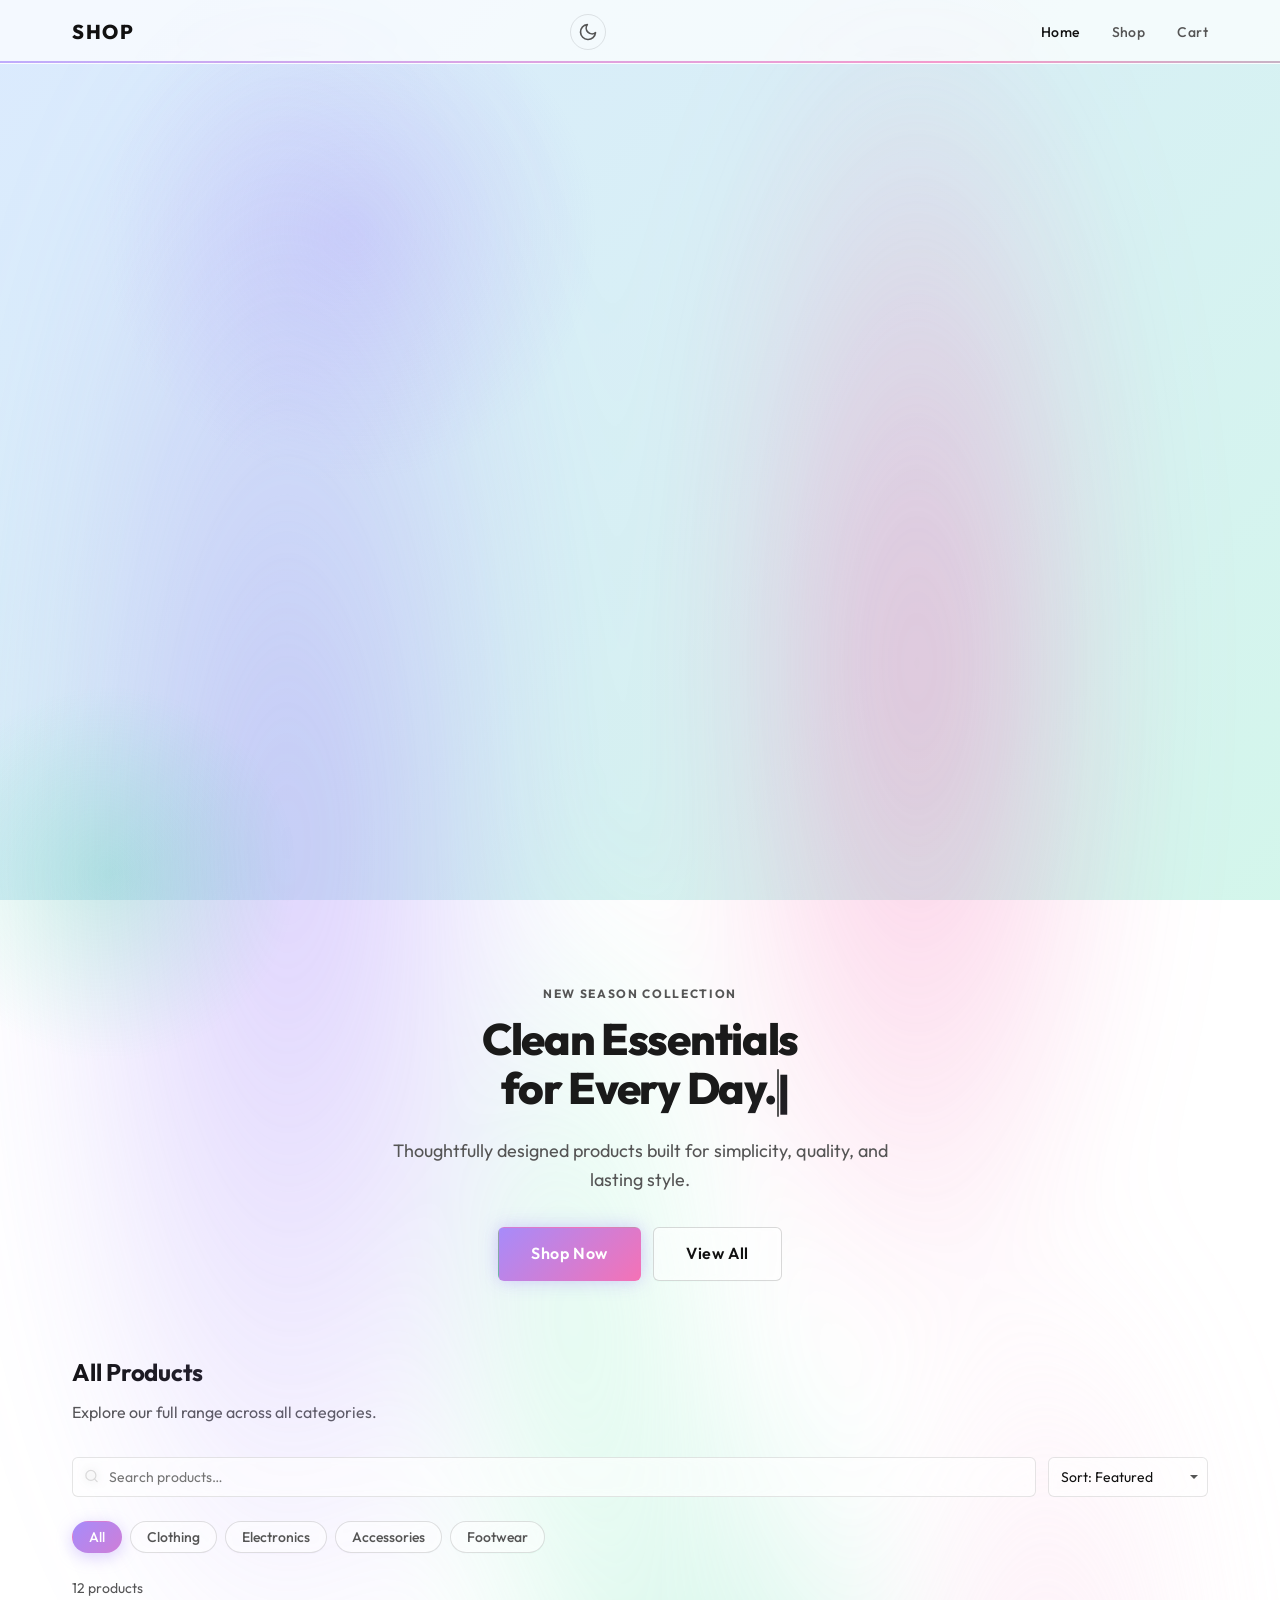
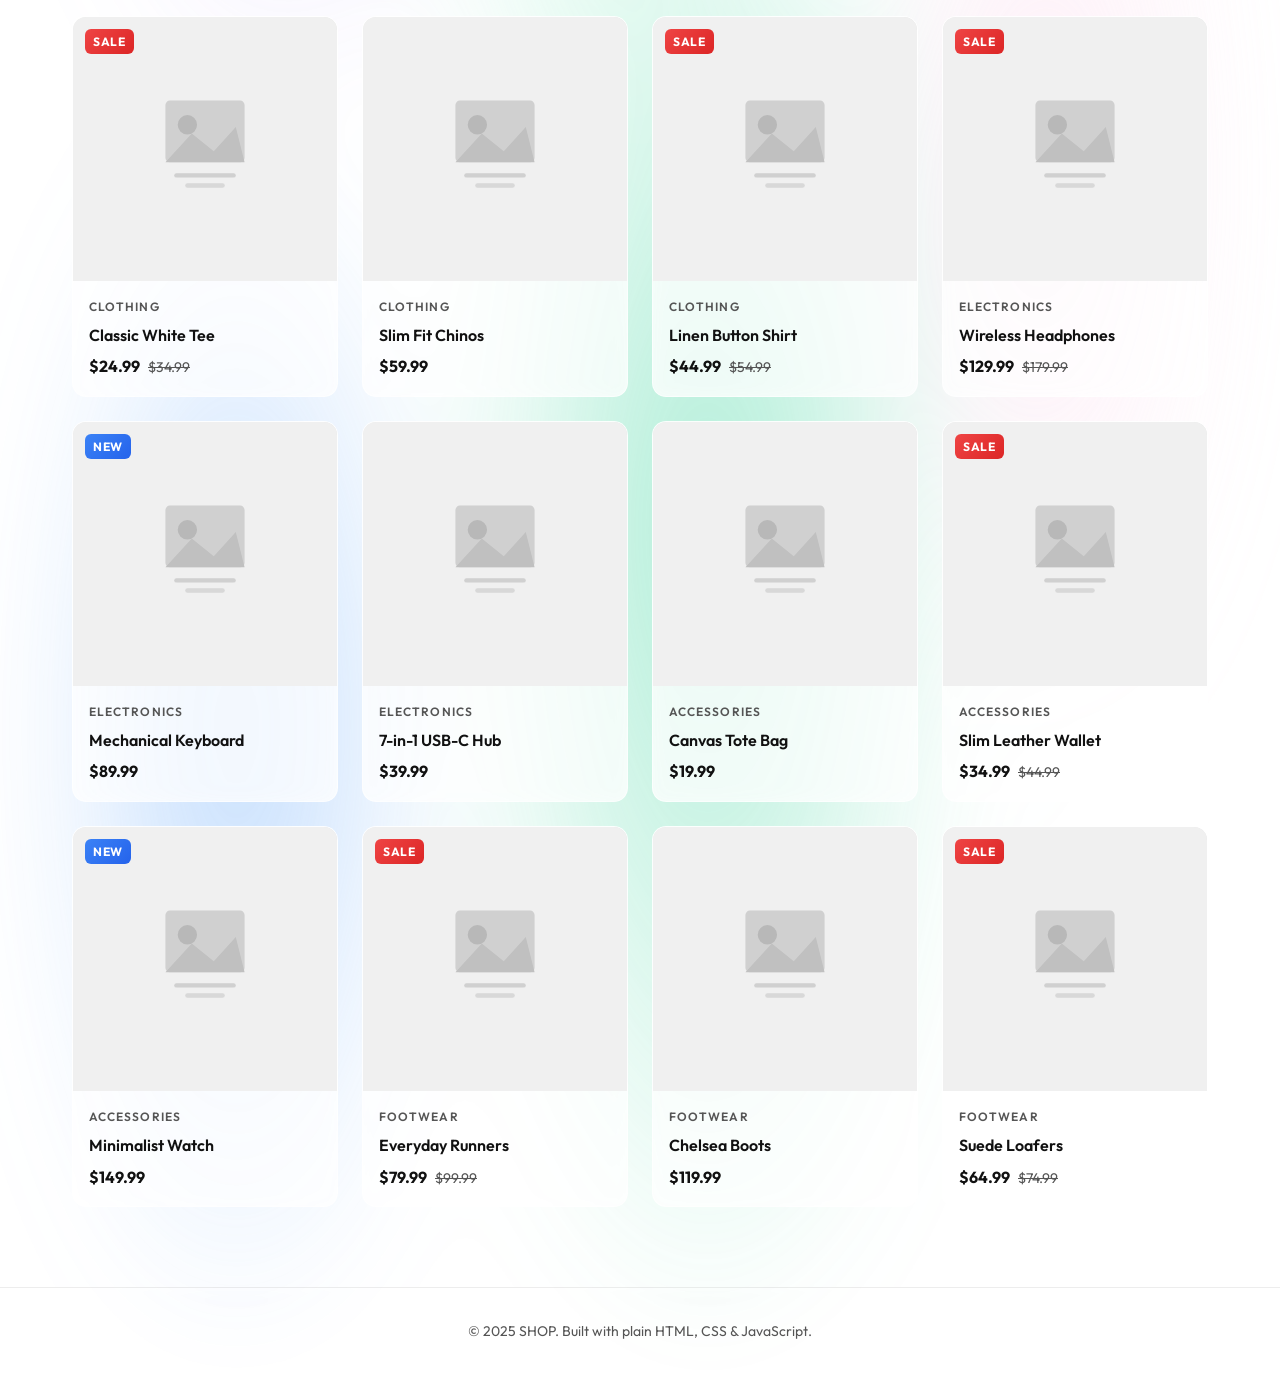
==== commit b43b7713: "added dark mode and more polish" ====
--- a/index.html
+++ b/index.html
@@ -4,6 +4,13 @@
   <meta charset="UTF-8" />
   <meta name="viewport" content="width=device-width, initial-scale=1.0" />
   <title>SHOP — Modern E-Commerce</title>
+  <script>
+    (function () {
+      var s = localStorage.getItem('shop-theme');
+      var d = window.matchMedia && window.matchMedia('(prefers-color-scheme: dark)').matches;
+      document.documentElement.setAttribute('data-theme', s === 'dark' || (!s && d) ? 'dark' : 'light');
+    }());
+  </script>
   <link rel="stylesheet" href="css/style.css" />
 </head>
 <body>
@@ -20,6 +27,10 @@
       <a href="index.html" class="navbar-logo">SHOP</a>
       <button class="navbar-toggle" id="navbar-toggle" aria-label="Toggle menu" aria-expanded="false">
         <span></span><span></span><span></span>
+      </button>
+      <button class="theme-toggle" id="theme-toggle" aria-label="Switch to dark mode" title="Switch to dark mode">
+        <svg class="theme-icon theme-icon-moon" width="20" height="20" viewBox="0 0 24 24" fill="none" stroke="currentColor" stroke-width="2" stroke-linecap="round" stroke-linejoin="round" aria-hidden="true"><path d="M21 12.79A9 9 0 1 1 11.21 3 7 7 0 0 0 21 12.79z"/></svg>
+        <svg class="theme-icon theme-icon-sun" width="20" height="20" viewBox="0 0 24 24" fill="none" stroke="currentColor" stroke-width="2" stroke-linecap="round" stroke-linejoin="round" aria-hidden="true"><circle cx="12" cy="12" r="5"/><line x1="12" y1="1" x2="12" y2="3"/><line x1="12" y1="21" x2="12" y2="23"/><line x1="4.22" y1="4.22" x2="5.64" y2="5.64"/><line x1="18.36" y1="18.36" x2="19.78" y2="19.78"/><line x1="1" y1="12" x2="3" y2="12"/><line x1="21" y1="12" x2="23" y2="12"/><line x1="4.22" y1="19.78" x2="5.64" y2="18.36"/><line x1="18.36" y1="5.64" x2="19.78" y2="4.22"/></svg>
       </button>
       <ul class="navbar-links" id="navbar-links">
         <li><a href="index.html">Home</a></li>
@@ -51,7 +62,7 @@
   </section>
 
   <!-- PRODUCTS SECTION -->
-  <section id="products" style="padding-bottom: var(--space-20);">
+  <section id="products" style="padding-top: var(--space-8); padding-bottom: var(--space-20);">
     <div class="container">
 
       <div class="section-header">
--- a/css/style.css
+++ b/css/style.css
@@ -50,6 +50,21 @@
   --radius:        6px;
   --radius-lg:     14px;
   --navbar-height: 64px;
+}
+
+/* ============================================================
+   THEME TRANSITION — smooth color changes on toggle
+   ============================================================ */
+html { transition: background 0.35s ease; }
+
+body, .navbar, .product-card, .order-summary, .footer,
+.form-input, .form-select, .search-input, .sort-select,
+.filter-btn, .size-btn, .quantity-picker, .cart-qty-picker,
+.skeleton-card, .checkout-step-dot, .success-order-number,
+.btn-primary, .btn-outline {
+  transition-property: background, background-color, border-color, color, box-shadow;
+  transition-duration: 0.3s;
+  transition-timing-function: ease;
 }
 
 /* ============================================================
@@ -339,8 +354,44 @@
   transition: transform 0.2s, opacity 0.2s;
 }
 
+/* ── Theme toggle ─────────────────────────────────────────── */
+.theme-toggle {
+  display: flex;
+  align-items: center;
+  justify-content: center;
+  width: 36px;
+  height: 36px;
+  border-radius: 50%;
+  background: none;
+  border: 1.5px solid var(--color-border);
+  color: var(--color-text-muted);
+  cursor: pointer;
+  flex-shrink: 0;
+  transition: background 0.2s, color 0.2s, border-color 0.2s, transform 0.15s;
+}
+
+.theme-toggle:hover {
+  color: var(--color-text);
+  background: rgba(167, 139, 250, 0.10);
+  border-color: rgba(167, 139, 250, 0.35);
+  transform: rotate(12deg) scale(1.08);
+}
+
+.theme-toggle:focus-visible {
+  outline: 2px solid #a78bfa;
+  outline-offset: 2px;
+}
+
+/* Moon shown in light mode, sun shown in dark mode */
+.theme-icon-sun  { display: none; }
+.theme-icon-moon { display: block; }
+
+html[data-theme="dark"] .theme-icon-sun  { display: block; }
+html[data-theme="dark"] .theme-icon-moon { display: none; }
+
 @media (max-width: 639px) {
   .navbar-toggle { display: flex; }
+  .theme-toggle  { order: -1; } /* sits left of hamburger on mobile */
 
   .navbar-links {
     display: none;
@@ -797,7 +848,7 @@
    HERO
    ============================================================ */
 .hero {
-  padding: var(--space-20) 0 var(--space-16);
+  padding: var(--space-10) 0 var(--space-10);
   text-align: center;
   position: relative;
   overflow: hidden;
@@ -1790,6 +1841,216 @@
 /* ============================================================
    PREFERS REDUCED MOTION — disable all animations
    ============================================================ */
+/* ============================================================
+   DARK MODE
+   ============================================================ */
+html[data-theme="dark"] {
+  color-scheme: dark;
+
+  --color-bg:           #0f0e17;
+  --color-surface:      rgba(30, 27, 48, 0.75);
+  --color-border:       rgba(255, 255, 255, 0.08);
+  --color-text:         #eeeef2;
+  --color-text-muted:   #8b8ba7;
+  --color-accent:       #eeeef2;
+  --color-accent-hover: #c4c4d4;
+  --color-error:        #f87171;
+  --color-success:      #34d399;
+  --shadow-clothing:    rgba(251, 146,  60, 0.55);
+  --shadow-electronics: rgba( 99, 160, 255, 0.55);
+  --shadow-accessories: rgba(167, 139, 250, 0.60);
+  --shadow-footwear:    rgba( 20, 200, 180, 0.55);
+
+  background: linear-gradient(-45deg, #1a0533, #0f1a2e, #0d2218, #0e1533);
+}
+
+/* Hero title: #1a1a1a first stop is invisible on dark bg */
+html[data-theme="dark"] .hero-title {
+  background: linear-gradient(135deg, #eeeef2 20%, #a78bfa 55%, #f472b6 75%, #34d399 95%);
+  -webkit-background-clip: text;
+  background-clip: text;
+}
+
+/* Navbar */
+html[data-theme="dark"] .navbar {
+  background: rgba(15, 14, 23, 0.72);
+  border-bottom-color: rgba(255, 255, 255, 0.06);
+}
+html[data-theme="dark"] .navbar.scrolled {
+  background: rgba(15, 14, 23, 0.92);
+  box-shadow: 0 4px 24px rgba(0, 0, 0, 0.35);
+}
+html[data-theme="dark"] .navbar-logo {
+  background: linear-gradient(135deg, #eeeef2 0%, #eeeef2 100%);
+  -webkit-background-clip: text;
+  background-clip: text;
+  -webkit-text-fill-color: transparent;
+}
+@media (max-width: 639px) {
+  html[data-theme="dark"] .navbar-links {
+    background: rgba(15, 14, 23, 0.96);
+    border-bottom-color: rgba(255, 255, 255, 0.06);
+  }
+  html[data-theme="dark"] .navbar-links a {
+    border-bottom-color: rgba(255, 255, 255, 0.06);
+  }
+}
+
+/* Buttons */
+html[data-theme="dark"] .btn-primary {
+  background: linear-gradient(135deg, #c4c4d4, #eeeef2);
+  color: #0f0e17;
+}
+html[data-theme="dark"] .btn-primary:hover {
+  background: linear-gradient(135deg, #eeeef2, #c4c4d4);
+  box-shadow: 0 6px 20px rgba(196, 196, 212, 0.25);
+}
+html[data-theme="dark"] .btn-outline {
+  background: rgba(22, 20, 38, 0.75);
+  border-color: rgba(255, 255, 255, 0.15);
+  color: var(--color-text);
+}
+html[data-theme="dark"] .btn-outline:hover {
+  background: rgba(22, 20, 38, 0.92);
+  border-color: rgba(255, 255, 255, 0.35);
+}
+
+/* Product cards */
+html[data-theme="dark"] .product-card {
+  border-color: rgba(255, 255, 255, 0.07);
+  background: rgba(22, 20, 38, 0.85);
+}
+html[data-theme="dark"] .product-detail-img-wrap {
+  background: rgba(22, 20, 38, 0.7);
+  border-color: rgba(255, 255, 255, 0.07);
+}
+
+/* Search, sort, filter */
+html[data-theme="dark"] .search-input,
+html[data-theme="dark"] .sort-select {
+  background: rgba(22, 20, 38, 0.78);
+  border-color: rgba(255, 255, 255, 0.09);
+  color: var(--color-text);
+}
+html[data-theme="dark"] .search-input:focus,
+html[data-theme="dark"] .sort-select:focus {
+  background: rgba(22, 20, 38, 0.98);
+  border-color: #a78bfa;
+}
+html[data-theme="dark"] .filter-btn {
+  background: rgba(22, 20, 38, 0.72);
+  border-color: rgba(255, 255, 255, 0.10);
+  color: var(--color-text-muted);
+}
+html[data-theme="dark"] .filter-btn:hover {
+  background: rgba(22, 20, 38, 0.92);
+  border-color: rgba(255, 255, 255, 0.22);
+  color: var(--color-text);
+}
+
+/* Forms */
+html[data-theme="dark"] .form-input,
+html[data-theme="dark"] .form-select {
+  background: rgba(22, 20, 38, 0.88);
+  border-color: rgba(255, 255, 255, 0.10);
+  color: var(--color-text);
+}
+html[data-theme="dark"] .form-input:focus,
+html[data-theme="dark"] .form-select:focus {
+  background: rgba(22, 20, 38, 0.98);
+  border-color: #a78bfa;
+}
+
+/* Size buttons */
+html[data-theme="dark"] .size-btn {
+  background: rgba(22, 20, 38, 0.8);
+  border-color: rgba(255, 255, 255, 0.10);
+  color: var(--color-text);
+}
+html[data-theme="dark"] .size-btn:hover:not(.selected) {
+  background: rgba(22, 20, 38, 0.95);
+  border-color: rgba(255, 255, 255, 0.28);
+}
+html[data-theme="dark"] .size-btn.selected {
+  background: linear-gradient(135deg, #c4c4d4, #eeeef2);
+  color: #0f0e17;
+  border-color: transparent;
+}
+
+/* Quantity pickers */
+html[data-theme="dark"] .quantity-picker,
+html[data-theme="dark"] .cart-qty-picker {
+  background: rgba(22, 20, 38, 0.8);
+  border-color: rgba(255, 255, 255, 0.10);
+}
+html[data-theme="dark"] .qty-input,
+html[data-theme="dark"] .cart-qty-input {
+  border-left-color: rgba(255, 255, 255, 0.08);
+  border-right-color: rgba(255, 255, 255, 0.08);
+}
+html[data-theme="dark"] .qty-btn:hover,
+html[data-theme="dark"] .cart-qty-btn:hover {
+  background: rgba(255, 255, 255, 0.06);
+}
+
+/* Cart */
+html[data-theme="dark"] .cart-item {
+  border-bottom-color: rgba(255, 255, 255, 0.06);
+}
+html[data-theme="dark"] .cart-item-img {
+  background: rgba(22, 20, 38, 0.7);
+  border-color: rgba(255, 255, 255, 0.07);
+}
+
+/* Order summary */
+html[data-theme="dark"] .order-summary {
+  border-color: rgba(255, 255, 255, 0.07);
+  background: rgba(22, 20, 38, 0.88);
+  box-shadow: 0 4px 24px rgba(0, 0, 0, 0.3);
+}
+
+/* Skeleton loaders */
+html[data-theme="dark"] .skeleton-card {
+  border-color: rgba(255, 255, 255, 0.06);
+  background: rgba(22, 20, 38, 0.7);
+}
+html[data-theme="dark"] .skeleton-img,
+html[data-theme="dark"] .skeleton-line {
+  background: linear-gradient(90deg, #1e1b30 25%, #2a2645 50%, #1e1b30 75%);
+  background-size: 200% 100%;
+}
+
+/* Checkout */
+html[data-theme="dark"] .checkout-step-dot {
+  background: rgba(22, 20, 38, 0.82);
+  border-color: rgba(255, 255, 255, 0.12);
+  color: var(--color-text-muted);
+}
+html[data-theme="dark"] .checkout-step-line {
+  background: rgba(255, 255, 255, 0.10);
+}
+
+/* Breadcrumb */
+html[data-theme="dark"] .breadcrumb-sep {
+  color: rgba(255, 255, 255, 0.20);
+}
+
+/* Success */
+html[data-theme="dark"] .success-order-number {
+  background: rgba(22, 20, 38, 0.85);
+  border-color: rgba(255, 255, 255, 0.08);
+  color: var(--color-text);
+}
+
+/* Footer */
+html[data-theme="dark"] .footer {
+  background: rgba(10, 9, 18, 0.55);
+  border-top-color: rgba(255, 255, 255, 0.06);
+}
+
+/* ============================================================
+   REDUCED MOTION
+   ============================================================ */
 @media (prefers-reduced-motion: reduce) {
   *,
   *::before,
@@ -1800,6 +2061,7 @@
   }
 
   html          { animation: none !important; background: #f0eefc !important; }
+  html[data-theme="dark"] { background: #0f0e17 !important; }
   body          { animation: none !important; }
   #blob-canvas  { display: none !important; }
   .scroll-progress { display: none !important; }
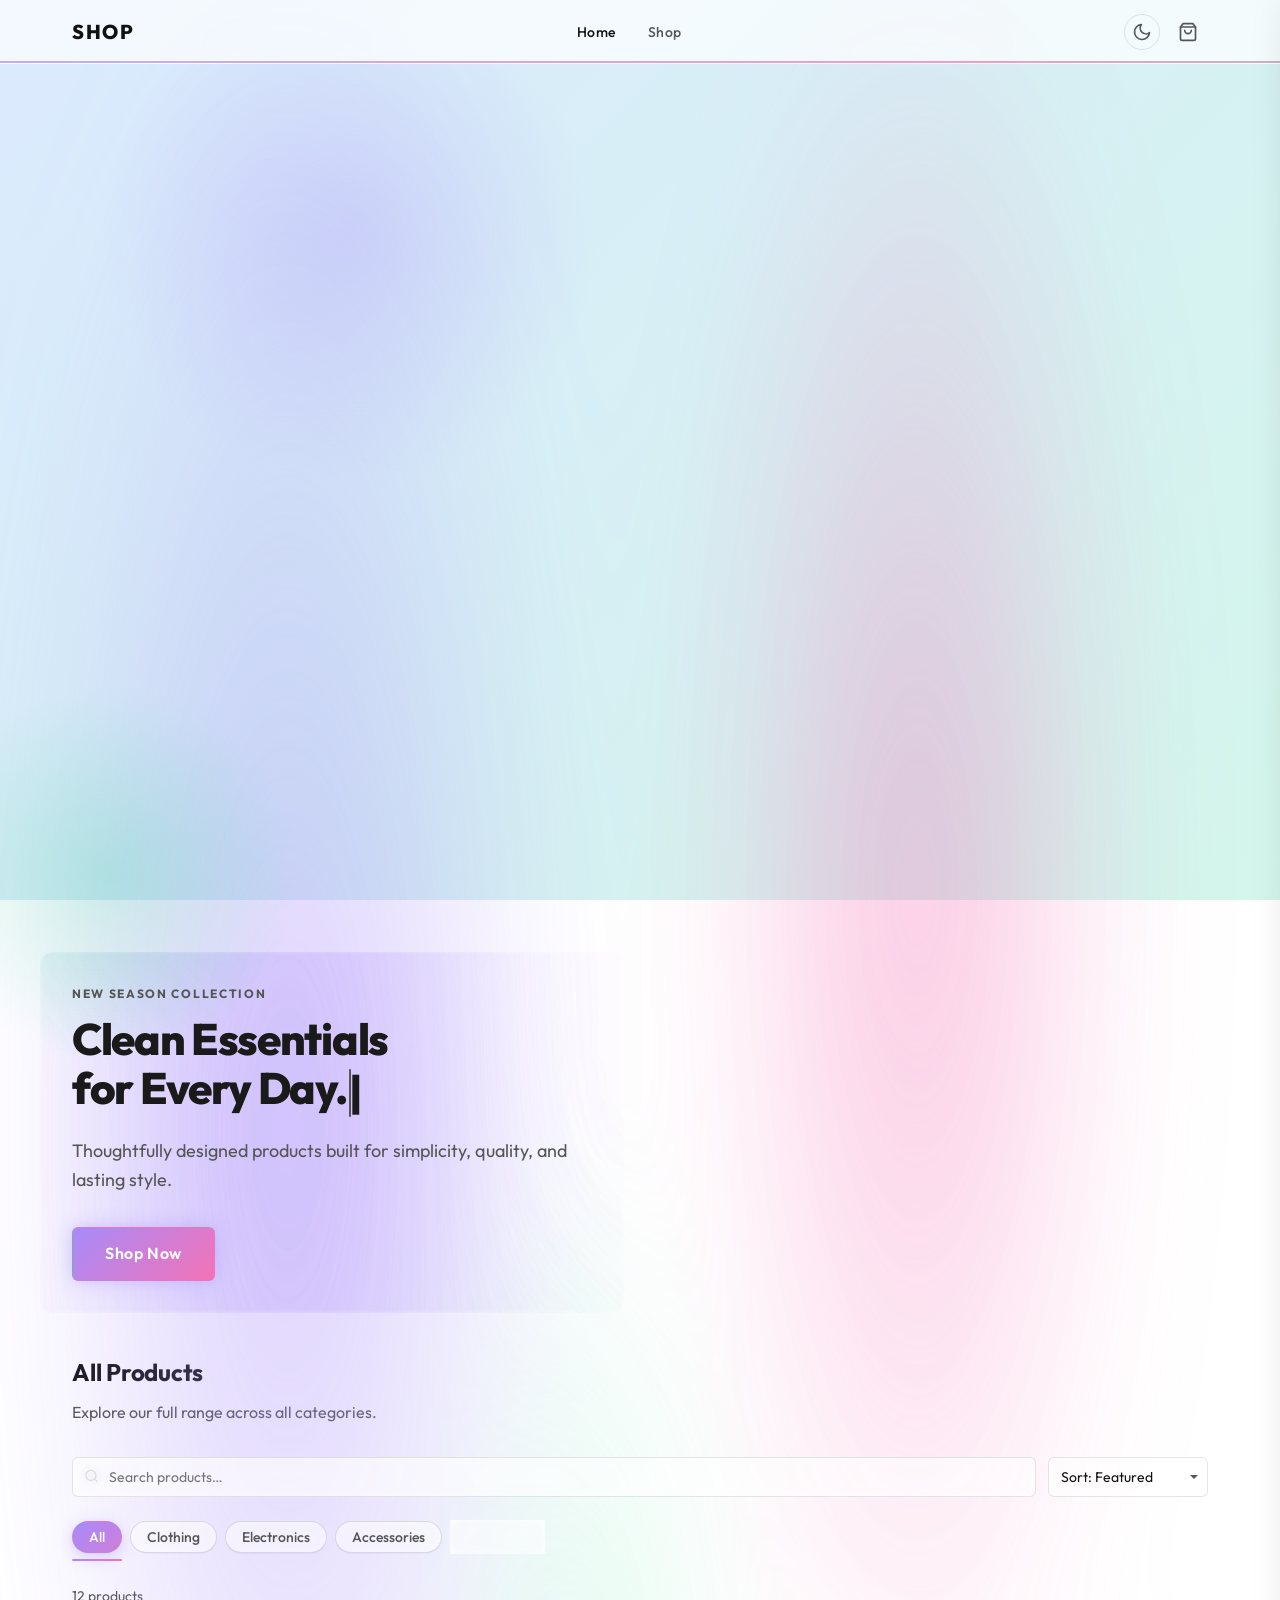
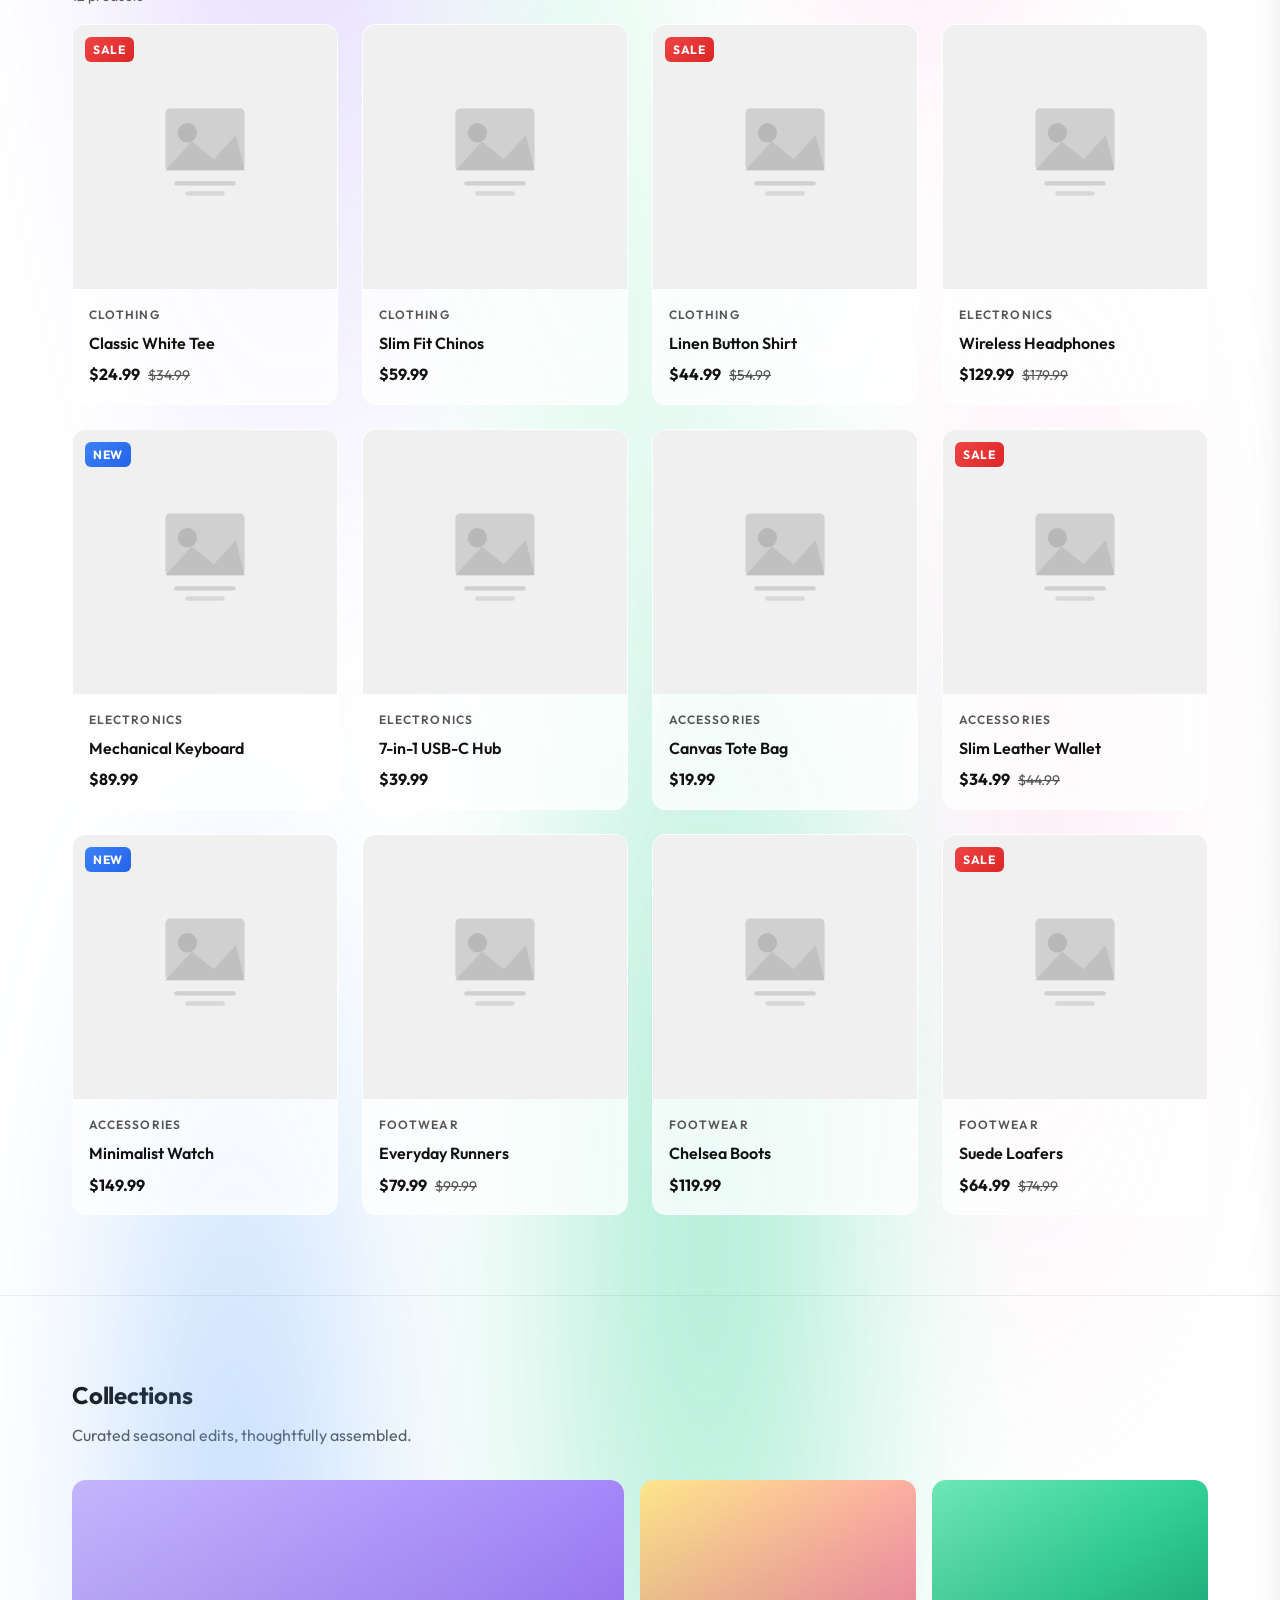
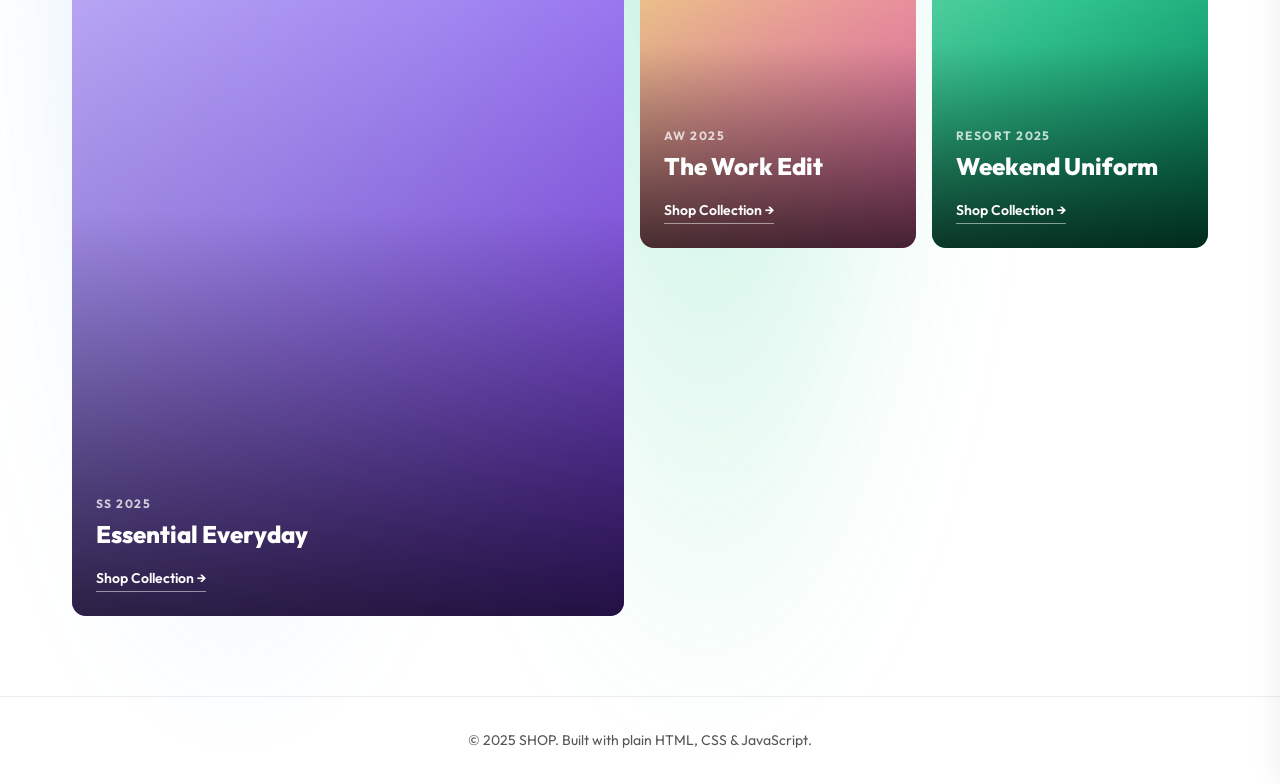
==== commit 14f4b734: "v2" ====
--- a/index.html
+++ b/index.html
@@ -16,7 +16,7 @@
 <body>
 
   <!-- Scroll progress bar -->
-  <div class="scroll-progress" id="scroll-progress" aria-hidden="true"></div>
+  <div class="scroll-progress" aria-hidden="true"></div>
 
   <!-- Blob canvas background -->
   <canvas id="blob-canvas" aria-hidden="true"></canvas>
@@ -25,38 +25,38 @@
   <nav class="navbar">
     <div class="container navbar-inner">
       <a href="index.html" class="navbar-logo">SHOP</a>
-      <button class="navbar-toggle" id="navbar-toggle" aria-label="Toggle menu" aria-expanded="false">
-        <span></span><span></span><span></span>
-      </button>
-      <button class="theme-toggle" id="theme-toggle" aria-label="Switch to dark mode" title="Switch to dark mode">
-        <svg class="theme-icon theme-icon-moon" width="20" height="20" viewBox="0 0 24 24" fill="none" stroke="currentColor" stroke-width="2" stroke-linecap="round" stroke-linejoin="round" aria-hidden="true"><path d="M21 12.79A9 9 0 1 1 11.21 3 7 7 0 0 0 21 12.79z"/></svg>
-        <svg class="theme-icon theme-icon-sun" width="20" height="20" viewBox="0 0 24 24" fill="none" stroke="currentColor" stroke-width="2" stroke-linecap="round" stroke-linejoin="round" aria-hidden="true"><circle cx="12" cy="12" r="5"/><line x1="12" y1="1" x2="12" y2="3"/><line x1="12" y1="21" x2="12" y2="23"/><line x1="4.22" y1="4.22" x2="5.64" y2="5.64"/><line x1="18.36" y1="18.36" x2="19.78" y2="19.78"/><line x1="1" y1="12" x2="3" y2="12"/><line x1="21" y1="12" x2="23" y2="12"/><line x1="4.22" y1="19.78" x2="5.64" y2="18.36"/><line x1="18.36" y1="5.64" x2="19.78" y2="4.22"/></svg>
-      </button>
       <ul class="navbar-links" id="navbar-links">
         <li><a href="index.html">Home</a></li>
         <li><a href="#products">Shop</a></li>
-        <li>
-          <a href="cart.html" class="cart-link">
-            Cart <span class="cart-badge" id="cart-count">0</span>
-          </a>
-        </li>
       </ul>
+      <div class="navbar-actions">
+        <button class="theme-toggle" id="theme-toggle" aria-label="Switch to dark mode" title="Switch to dark mode">
+          <svg class="theme-icon theme-icon-moon" width="20" height="20" viewBox="0 0 24 24" fill="none" stroke="currentColor" stroke-width="2" stroke-linecap="round" stroke-linejoin="round" aria-hidden="true"><path d="M21 12.79A9 9 0 1 1 11.21 3 7 7 0 0 0 21 12.79z"/></svg>
+          <svg class="theme-icon theme-icon-sun" width="20" height="20" viewBox="0 0 24 24" fill="none" stroke="currentColor" stroke-width="2" stroke-linecap="round" stroke-linejoin="round" aria-hidden="true"><circle cx="12" cy="12" r="5"/><line x1="12" y1="1" x2="12" y2="3"/><line x1="12" y1="21" x2="12" y2="23"/><line x1="4.22" y1="4.22" x2="5.64" y2="5.64"/><line x1="18.36" y1="18.36" x2="19.78" y2="19.78"/><line x1="1" y1="12" x2="3" y2="12"/><line x1="21" y1="12" x2="23" y2="12"/><line x1="4.22" y1="19.78" x2="5.64" y2="18.36"/><line x1="18.36" y1="5.64" x2="19.78" y2="4.22"/></svg>
+        </button>
+        <button class="cart-icon-btn" id="cart-icon-btn" aria-label="Open cart">
+          <svg width="20" height="20" viewBox="0 0 24 24" fill="none" stroke="currentColor" stroke-width="2" stroke-linecap="round" stroke-linejoin="round" aria-hidden="true"><path d="M6 2 3 6v14a2 2 0 0 0 2 2h14a2 2 0 0 0 2-2V6l-3-4z"/><line x1="3" y1="6" x2="21" y2="6"/><path d="M16 10a4 4 0 0 1-8 0"/></svg>
+          <span class="cart-badge" id="cart-count">0</span>
+        </button>
+        <button class="navbar-toggle" id="navbar-toggle" aria-label="Toggle menu" aria-expanded="false">
+          <span></span><span></span><span></span>
+        </button>
+      </div>
     </div>
   </nav>
 
   <!-- HERO -->
   <section class="hero">
-    <!-- Floating blob decorations -->
     <div class="hero-blob hero-blob-1" aria-hidden="true"></div>
     <div class="hero-blob hero-blob-2" aria-hidden="true"></div>
-
-    <div class="container">
-      <p class="hero-label">New Season Collection</p>
-      <h1 class="hero-title">Clean Essentials<br><span id="hero-typewriter"></span><span class="typewriter-cursor" aria-hidden="true">|</span></h1>
-      <p class="hero-subtitle">Thoughtfully designed products built for simplicity, quality, and lasting style.</p>
-      <div class="hero-actions">
-        <a href="#products" class="btn btn-primary btn-lg btn-glow">Shop Now</a>
-        <a href="#products" class="btn btn-outline btn-lg">View All</a>
+    <div class="container">
+      <div class="hero-content-scrim">
+        <p class="hero-label">New Season Collection</p>
+        <h1 class="hero-title">Clean Essentials<br><span id="hero-typewriter"></span><span class="typewriter-cursor" aria-hidden="true">|</span></h1>
+        <p class="hero-subtitle">Thoughtfully designed products built for simplicity, quality, and lasting style.</p>
+        <div class="hero-actions">
+          <a href="#products" class="btn btn-primary btn-lg btn-glow">Shop Now</a>
+        </div>
       </div>
     </div>
   </section>
@@ -78,13 +78,7 @@
               <circle cx="11" cy="11" r="8"/><line x1="21" y1="21" x2="16.65" y2="16.65"/>
             </svg>
           </span>
-          <input
-            type="search"
-            id="search-input"
-            class="search-input"
-            placeholder="Search products…"
-            aria-label="Search products"
-          />
+          <input type="search" id="search-input" class="search-input" placeholder="Search products…" aria-label="Search products" />
         </div>
         <div class="sort-select-wrapper">
           <select id="sort-select" class="sort-select" aria-label="Sort products">
@@ -114,6 +108,45 @@
     </div>
   </section>
 
+  <!-- LOOKBOOK -->
+  <section class="lookbook">
+    <div class="container">
+      <div class="section-header">
+        <h2 class="section-title">Collections</h2>
+        <p class="section-subtitle">Curated seasonal edits, thoughtfully assembled.</p>
+      </div>
+      <div class="lookbook-grid">
+        <div class="lookbook-card">
+          <div class="lookbook-card-bg" style="background: linear-gradient(135deg, #c4b5fd 0%, #a78bfa 40%, #7c3aed 100%);"></div>
+          <div class="lookbook-card-scrim"></div>
+          <div class="lookbook-card-body">
+            <span class="lookbook-season">SS 2025</span>
+            <h3 class="lookbook-title">Essential Everyday</h3>
+            <a href="#products" class="lookbook-link">Shop Collection →</a>
+          </div>
+        </div>
+        <div class="lookbook-card">
+          <div class="lookbook-card-bg" style="background: linear-gradient(135deg, #fde68a 0%, #fca5a5 50%, #f472b6 100%);"></div>
+          <div class="lookbook-card-scrim"></div>
+          <div class="lookbook-card-body">
+            <span class="lookbook-season">AW 2025</span>
+            <h3 class="lookbook-title">The Work Edit</h3>
+            <a href="#products" class="lookbook-link">Shop Collection →</a>
+          </div>
+        </div>
+        <div class="lookbook-card">
+          <div class="lookbook-card-bg" style="background: linear-gradient(135deg, #6ee7b7 0%, #34d399 40%, #059669 100%);"></div>
+          <div class="lookbook-card-scrim"></div>
+          <div class="lookbook-card-body">
+            <span class="lookbook-season">Resort 2025</span>
+            <h3 class="lookbook-title">Weekend Uniform</h3>
+            <a href="#products" class="lookbook-link">Shop Collection →</a>
+          </div>
+        </div>
+      </div>
+    </div>
+  </section>
+
   <!-- FOOTER -->
   <footer class="footer">
     <div class="container">
@@ -127,6 +160,31 @@
       <polyline points="18 15 12 9 6 15"/>
     </svg>
   </button>
+
+  <!-- CART PANEL -->
+  <div class="cart-overlay" id="cart-overlay" aria-hidden="true"></div>
+  <aside class="cart-panel" id="cart-panel" role="dialog" aria-label="Shopping cart" aria-modal="true">
+    <div class="cart-panel-header">
+      <h2 class="cart-panel-title">Cart <span class="cart-panel-count"></span></h2>
+      <button class="cart-panel-close" id="cart-panel-close" aria-label="Close cart">✕</button>
+    </div>
+    <div class="cart-panel-body">
+      <div class="cart-panel-empty" id="cart-panel-empty" style="display:none;">
+        <div class="cart-panel-empty-icon">🛍️</div>
+        <p>Your cart is empty</p>
+        <a href="#products" class="btn btn-primary">Start Shopping</a>
+      </div>
+      <ul class="cart-items" id="cart-panel-items" aria-label="Cart items"></ul>
+    </div>
+    <div class="cart-panel-footer" id="cart-panel-footer" style="display:none;">
+      <div class="order-summary-line"><span>Subtotal</span><span id="panel-subtotal">—</span></div>
+      <div class="order-summary-line"><span>Shipping</span><span id="panel-shipping">—</span></div>
+      <div class="order-summary-line total"><span>Total</span><span id="panel-total">—</span></div>
+      <button class="btn btn-primary btn-lg btn-full btn-checkout" id="panel-checkout-btn">Checkout</button>
+      <button class="btn btn-ghost btn-full" id="panel-continue-btn">← Continue Shopping</button>
+      <p class="shipping-note">Free shipping on orders over $75</p>
+    </div>
+  </aside>
 
   <script src="js/products.js"></script>
   <script src="js/cart.js"></script>
@@ -140,7 +198,6 @@
 
       function getFiltered() {
         var list = products.slice();
-
         if (activeCategory !== 'all') {
           list = list.filter(function (p) { return p.category === activeCategory; });
         }
@@ -156,16 +213,13 @@
         if (sortOrder === 'price-desc') list.sort(function (a, b) { return b.price - a.price; });
         if (sortOrder === 'name-asc')   list.sort(function (a, b) { return a.name.localeCompare(b.name); });
         if (sortOrder === 'name-desc')  list.sort(function (a, b) { return b.name.localeCompare(a.name); });
-
         return list;
       }
 
       function resetFilters() {
-        activeCategory = 'all';
-        searchQuery    = '';
-        sortOrder      = 'default';
-        document.getElementById('search-input').value  = '';
-        document.getElementById('sort-select').value   = 'default';
+        activeCategory = 'all'; searchQuery = ''; sortOrder = 'default';
+        document.getElementById('search-input').value = '';
+        document.getElementById('sort-select').value  = 'default';
         document.querySelectorAll('.filter-btn').forEach(function (b) {
           b.classList.toggle('active', b.dataset.category === 'all');
         });
@@ -175,54 +229,31 @@
       function skeletonHTML() {
         var cards = '';
         for (var i = 0; i < 8; i++) {
-          cards += '<li class="skeleton-card">' +
-            '<div class="skeleton-img"></div>' +
-            '<div class="skeleton-body">' +
-              '<div class="skeleton-line short"></div>' +
-              '<div class="skeleton-line"></div>' +
-              '<div class="skeleton-line price"></div>' +
-            '</div>' +
-          '</li>';
+          cards += '<li class="skeleton-card"><div class="skeleton-img"></div><div class="skeleton-body"><div class="skeleton-line short"></div><div class="skeleton-line"></div><div class="skeleton-line price"></div></div></li>';
         }
         return cards;
       }
-
-      var skeletonShown = false;
 
       function renderGrid() {
         var grid     = document.getElementById('products-grid');
         var countEl  = document.getElementById('products-count');
         var filtered = getFiltered();
-
-        // Fade animation on re-render
         grid.classList.add('is-filtering');
         setTimeout(function () { grid.classList.remove('is-filtering'); }, 150);
-
         countEl.textContent = filtered.length + ' product' + (filtered.length !== 1 ? 's' : '');
-
         if (filtered.length === 0) {
-          grid.innerHTML =
-            '<li class="products-empty">' +
-              'No products match your search. ' +
-              '<button class="btn btn-ghost" id="clear-filters-btn" style="font-size:inherit;text-decoration:underline;padding:0;">Clear filters</button>' +
-            '</li>';
+          grid.innerHTML = '<li class="products-empty">No products match your search. <button class="btn btn-ghost" id="clear-filters-btn" style="font-size:inherit;text-decoration:underline;padding:0;">Clear filters</button></li>';
           document.getElementById('clear-filters-btn').addEventListener('click', resetFilters);
           return;
         }
-
         grid.innerHTML = filtered.map(renderProductCard).join('');
       }
 
-      // Initial render: show skeletons for 800ms, then real products
       var grid = document.getElementById('products-grid');
       grid.innerHTML = skeletonHTML();
       document.getElementById('products-count').textContent = '';
-
-      setTimeout(function () {
-        renderGrid();
-      }, 800);
-
-      // Category filter
+      setTimeout(function () { renderGrid(); }, 800);
+
       document.getElementById('category-filters').addEventListener('click', function (e) {
         var btn = e.target.closest('.filter-btn');
         if (!btn) return;
@@ -232,18 +263,15 @@
         renderGrid();
       });
 
-      // Search
       document.getElementById('search-input').addEventListener('input', function (e) {
         searchQuery = e.target.value.trim();
         renderGrid();
       });
 
-      // Sort
       document.getElementById('sort-select').addEventListener('change', function (e) {
         sortOrder = e.target.value;
         renderGrid();
       });
-
     })();
   </script>
 </body>
--- a/css/style.css
+++ b/css/style.css
@@ -2082,3 +2082,437 @@
     -webkit-text-fill-color: #10b981 !important;
   }
 }
+
+/* ============================================================
+   NAVBAR ACTIONS GROUP
+   ============================================================ */
+.navbar-actions {
+  display: flex;
+  align-items: center;
+  gap: var(--space-2);
+  flex-shrink: 0;
+}
+
+/* ============================================================
+   CART ICON BUTTON
+   ============================================================ */
+.cart-icon-btn {
+  position: relative;
+  display: flex;
+  align-items: center;
+  justify-content: center;
+  width: 40px;
+  height: 40px;
+  border-radius: 50%;
+  background: none;
+  border: none;
+  cursor: pointer;
+  color: var(--color-text-muted);
+  transition: color 0.2s, background 0.2s;
+}
+
+.cart-icon-btn:hover {
+  background: rgba(167, 139, 250, 0.10);
+  color: #a78bfa;
+}
+
+.cart-icon-btn:focus-visible {
+  outline: 2px solid #a78bfa;
+  outline-offset: 2px;
+}
+
+.cart-icon-btn .cart-badge {
+  position: absolute;
+  top: -4px;
+  right: -4px;
+  min-width: 18px;
+  height: 18px;
+  padding: 0 4px;
+  background: linear-gradient(135deg, #f472b6, #a78bfa);
+  color: #fff;
+  font-size: 0.65rem;
+  font-weight: 700;
+  border-radius: 9px;
+  display: none;
+  align-items: center;
+  justify-content: center;
+  pointer-events: none;
+}
+
+@keyframes cartPulse {
+  0%, 100% { transform: scale(1); }
+  30%       { transform: scale(1.22); }
+  60%       { transform: scale(0.91); }
+}
+
+.cart-icon-btn.pulse { animation: cartPulse 0.4s ease; }
+
+/* ============================================================
+   HERO — LEFT ALIGN
+   ============================================================ */
+.hero { text-align: left; }
+
+.hero-subtitle {
+  margin-left: 0;
+  margin-right: 0;
+}
+
+.hero-actions { justify-content: flex-start; }
+
+.hero-content-scrim {
+  display: inline-block;
+  background: rgba(255, 255, 255, 0.08);
+  backdrop-filter: blur(2px);
+  border-radius: var(--radius-lg);
+  padding: var(--space-8);
+  margin: calc(-1 * var(--space-8));
+}
+
+html[data-theme="dark"] .hero-content-scrim {
+  background: rgba(0, 0, 0, 0.15);
+}
+
+/* ============================================================
+   BACK TO TOP — HIDE ON MOBILE
+   ============================================================ */
+@media (max-width: 639px) {
+  .back-to-top { display: none !important; }
+}
+
+/* ============================================================
+   CART SLIDE-IN PANEL
+   ============================================================ */
+.cart-overlay {
+  position: fixed;
+  inset: 0;
+  z-index: 998;
+  background: rgba(0, 0, 0, 0.45);
+  backdrop-filter: blur(4px);
+  opacity: 0;
+  pointer-events: none;
+  transition: opacity 0.3s ease;
+}
+
+.cart-overlay.active {
+  opacity: 1;
+  pointer-events: auto;
+}
+
+.cart-panel {
+  position: fixed;
+  top: 0;
+  right: 0;
+  bottom: 0;
+  z-index: 999;
+  width: min(420px, 100vw);
+  background: rgba(255, 255, 255, 0.97);
+  backdrop-filter: blur(16px);
+  box-shadow: -8px 0 40px rgba(0, 0, 0, 0.15);
+  transform: translateX(105%);
+  transition: transform 0.38s cubic-bezier(0.32, 0, 0.22, 1);
+  display: flex;
+  flex-direction: column;
+  border-left: 1px solid var(--color-border);
+}
+
+.cart-panel.is-open { transform: translateX(0); }
+
+.cart-panel-header {
+  display: flex;
+  align-items: center;
+  justify-content: space-between;
+  padding: var(--space-5) var(--space-6);
+  border-bottom: 1px solid var(--color-border);
+  flex-shrink: 0;
+}
+
+.cart-panel-title { font-size: var(--font-size-lg); font-weight: 700; }
+
+.cart-panel-count {
+  font-size: var(--font-size-sm);
+  color: var(--color-text-muted);
+  margin-left: var(--space-2);
+  font-weight: 400;
+}
+
+.cart-panel-close {
+  width: 32px;
+  height: 32px;
+  border-radius: 50%;
+  background: none;
+  border: 1px solid var(--color-border);
+  cursor: pointer;
+  display: flex;
+  align-items: center;
+  justify-content: center;
+  font-size: 1rem;
+  color: var(--color-text-muted);
+  transition: background 0.15s, color 0.15s;
+}
+
+.cart-panel-close:hover {
+  background: var(--color-surface);
+  color: var(--color-text);
+}
+
+.cart-panel-body {
+  flex: 1;
+  overflow-y: auto;
+  padding: 0 var(--space-4);
+  overscroll-behavior: contain;
+}
+
+.cart-panel-empty {
+  display: flex;
+  flex-direction: column;
+  align-items: center;
+  justify-content: center;
+  padding: var(--space-16) 0;
+  gap: var(--space-4);
+  text-align: center;
+  color: var(--color-text-muted);
+}
+
+.cart-panel-empty-icon { font-size: 3rem; opacity: 0.4; }
+
+.cart-panel-footer {
+  flex-shrink: 0;
+  padding: var(--space-5) var(--space-6);
+  border-top: 1px solid var(--color-border);
+  display: flex;
+  flex-direction: column;
+  gap: var(--space-3);
+}
+
+html[data-theme="dark"] .cart-panel {
+  background: rgba(15, 14, 23, 0.97);
+  border-left-color: rgba(255, 255, 255, 0.06);
+}
+html[data-theme="dark"] .cart-panel-header { border-bottom-color: rgba(255, 255, 255, 0.06); }
+html[data-theme="dark"] .cart-panel-footer { border-top-color:  rgba(255, 255, 255, 0.06); }
+html[data-theme="dark"] .cart-panel-close  { border-color: rgba(255, 255, 255, 0.12); }
+html[data-theme="dark"] .cart-panel-close:hover { background: rgba(255, 255, 255, 0.08); }
+html[data-theme="dark"] .cart-icon-btn { color: var(--color-text-muted); }
+html[data-theme="dark"] .cart-icon-btn:hover { background: rgba(167, 139, 250, 0.12); color: #c4b5fd; }
+
+/* ============================================================
+   FILTER SLIDING INDICATOR + CATEGORY TINTS
+   ============================================================ */
+.category-filters { position: relative; padding-bottom: 8px; }
+
+.filter-indicator {
+  position: absolute;
+  bottom: 0;
+  height: 2px;
+  background: linear-gradient(90deg, #a78bfa, #f472b6);
+  border-radius: 2px;
+  transition: left 0.3s cubic-bezier(0.4, 0, 0.2, 1),
+              width 0.3s cubic-bezier(0.4, 0, 0.2, 1);
+  pointer-events: none;
+  opacity: 0;
+}
+
+.filter-btn[data-category="clothing"]:hover:not(.active) {
+  border-color: rgba(251, 146, 60, 0.45);
+  color: #f97316;
+  background: rgba(251, 146, 60, 0.08);
+}
+.filter-btn[data-category="electronics"]:hover:not(.active) {
+  border-color: rgba(59, 130, 246, 0.45);
+  color: #3b82f6;
+  background: rgba(59, 130, 246, 0.08);
+}
+.filter-btn[data-category="accessories"]:hover:not(.active) {
+  border-color: rgba(167, 139, 250, 0.45);
+  color: #a78bfa;
+  background: rgba(167, 139, 250, 0.08);
+}
+.filter-btn[data-category="footwear"]:hover:not(.active) {
+  border-color: rgba(20, 184, 166, 0.45);
+  color: #14b8a6;
+  background: rgba(20, 184, 166, 0.08);
+}
+
+/* ============================================================
+   LOOKBOOK SECTION
+   ============================================================ */
+.lookbook {
+  padding: var(--space-20) 0;
+  border-top: 1px solid rgba(0, 0, 0, 0.07);
+}
+
+.lookbook-grid {
+  display: grid;
+  grid-template-columns: 1fr;
+  gap: var(--space-4);
+}
+
+@media (min-width: 640px) {
+  .lookbook-grid { grid-template-columns: 1fr 1fr; }
+}
+
+@media (min-width: 1024px) {
+  .lookbook-grid { grid-template-columns: 2fr 1fr 1fr; }
+}
+
+.lookbook-card {
+  position: relative;
+  border-radius: var(--radius-lg);
+  overflow: hidden;
+  aspect-ratio: 3 / 4;
+  cursor: pointer;
+  transition: transform 0.35s ease, box-shadow 0.35s ease;
+}
+
+.lookbook-card:hover {
+  transform: translateY(-6px);
+  box-shadow: 0 24px 48px rgba(0, 0, 0, 0.20);
+}
+
+.lookbook-card-bg {
+  position: absolute;
+  inset: 0;
+  background-size: cover;
+  background-position: center;
+  transition: transform 0.55s ease;
+}
+
+.lookbook-card:hover .lookbook-card-bg { transform: scale(1.04); }
+
+.lookbook-card-scrim {
+  position: absolute;
+  inset: 0;
+  background: linear-gradient(to top, rgba(0,0,0,0.72) 0%, rgba(0,0,0,0.10) 55%, transparent 100%);
+}
+
+.lookbook-card-body {
+  position: absolute;
+  bottom: 0;
+  left: 0;
+  right: 0;
+  padding: var(--space-6);
+  color: #fff;
+}
+
+.lookbook-season {
+  font-size: var(--font-size-xs);
+  font-weight: 700;
+  letter-spacing: 0.12em;
+  text-transform: uppercase;
+  opacity: 0.75;
+  display: block;
+  margin-bottom: var(--space-2);
+}
+
+.lookbook-title {
+  font-size: var(--font-size-2xl);
+  font-weight: 800;
+  line-height: 1.15;
+  margin-bottom: var(--space-4);
+}
+
+.lookbook-link {
+  display: inline-flex;
+  align-items: center;
+  gap: var(--space-2);
+  font-size: var(--font-size-sm);
+  font-weight: 600;
+  color: #fff;
+  text-decoration: none;
+  border-bottom: 1px solid rgba(255, 255, 255, 0.5);
+  padding-bottom: 2px;
+  transition: border-color 0.2s, gap 0.2s;
+}
+
+.lookbook-link:hover { border-color: #fff; gap: var(--space-3); }
+
+html[data-theme="dark"] .lookbook { border-top-color: rgba(255, 255, 255, 0.06); }
+
+/* ============================================================
+   BACK BUTTON
+   ============================================================ */
+.back-btn {
+  display: inline-flex;
+  align-items: center;
+  gap: var(--space-2);
+  padding: var(--space-2) var(--space-3);
+  font-size: var(--font-size-sm);
+  font-weight: 500;
+  color: var(--color-text-muted);
+  text-decoration: none;
+  border-radius: var(--radius);
+  border: 1px solid var(--color-border);
+  background: var(--color-surface);
+  backdrop-filter: blur(6px);
+  transition: color 0.2s, border-color 0.2s, background 0.2s;
+  min-height: 44px;
+  margin-bottom: var(--space-5);
+}
+
+.back-btn:hover {
+  color: var(--color-text);
+  border-color: rgba(167, 139, 250, 0.4);
+}
+
+html[data-theme="dark"] .back-btn {
+  background: rgba(22, 20, 38, 0.7);
+  border-color: rgba(255, 255, 255, 0.10);
+}
+
+/* ============================================================
+   CHECKOUT 3-STEP WIZARD
+   ============================================================ */
+.checkout-step-section { display: none; }
+.checkout-step-section.active-step { display: block; }
+
+.checkout-step-nav {
+  display: flex;
+  gap: var(--space-3);
+  justify-content: flex-end;
+  margin-top: var(--space-6);
+}
+
+/* Validation states */
+.form-group.field-valid .form-input,
+.form-group.field-valid .form-select { border-color: #10b981; }
+
+.form-group.field-invalid .form-input,
+.form-group.field-invalid .form-select {
+  border-color: var(--color-error);
+  box-shadow: 0 0 0 3px rgba(220, 38, 38, 0.10);
+}
+
+/* Card input */
+.card-input-wrap { position: relative; }
+
+.card-brand-icon {
+  position: absolute;
+  right: var(--space-3);
+  top: 50%;
+  transform: translateY(-50%);
+  opacity: 0.45;
+  pointer-events: none;
+  font-size: 1.1rem;
+}
+
+/* Shipping method options */
+.shipping-option {
+  display: flex;
+  align-items: center;
+  gap: var(--space-3);
+  padding: var(--space-4);
+  border: 1.5px solid var(--color-border);
+  border-radius: var(--radius);
+  cursor: pointer;
+  background: rgba(255, 255, 255, 0.6);
+  backdrop-filter: blur(6px);
+  transition: border-color 0.2s, background 0.2s;
+}
+
+.shipping-option:has(input:checked) {
+  border-color: #a78bfa;
+  background: rgba(167, 139, 250, 0.06);
+}
+
+html[data-theme="dark"] .shipping-option { background: rgba(22, 20, 38, 0.5); }
+html[data-theme="dark"] .shipping-option:has(input:checked) { background: rgba(167, 139, 250, 0.10); }
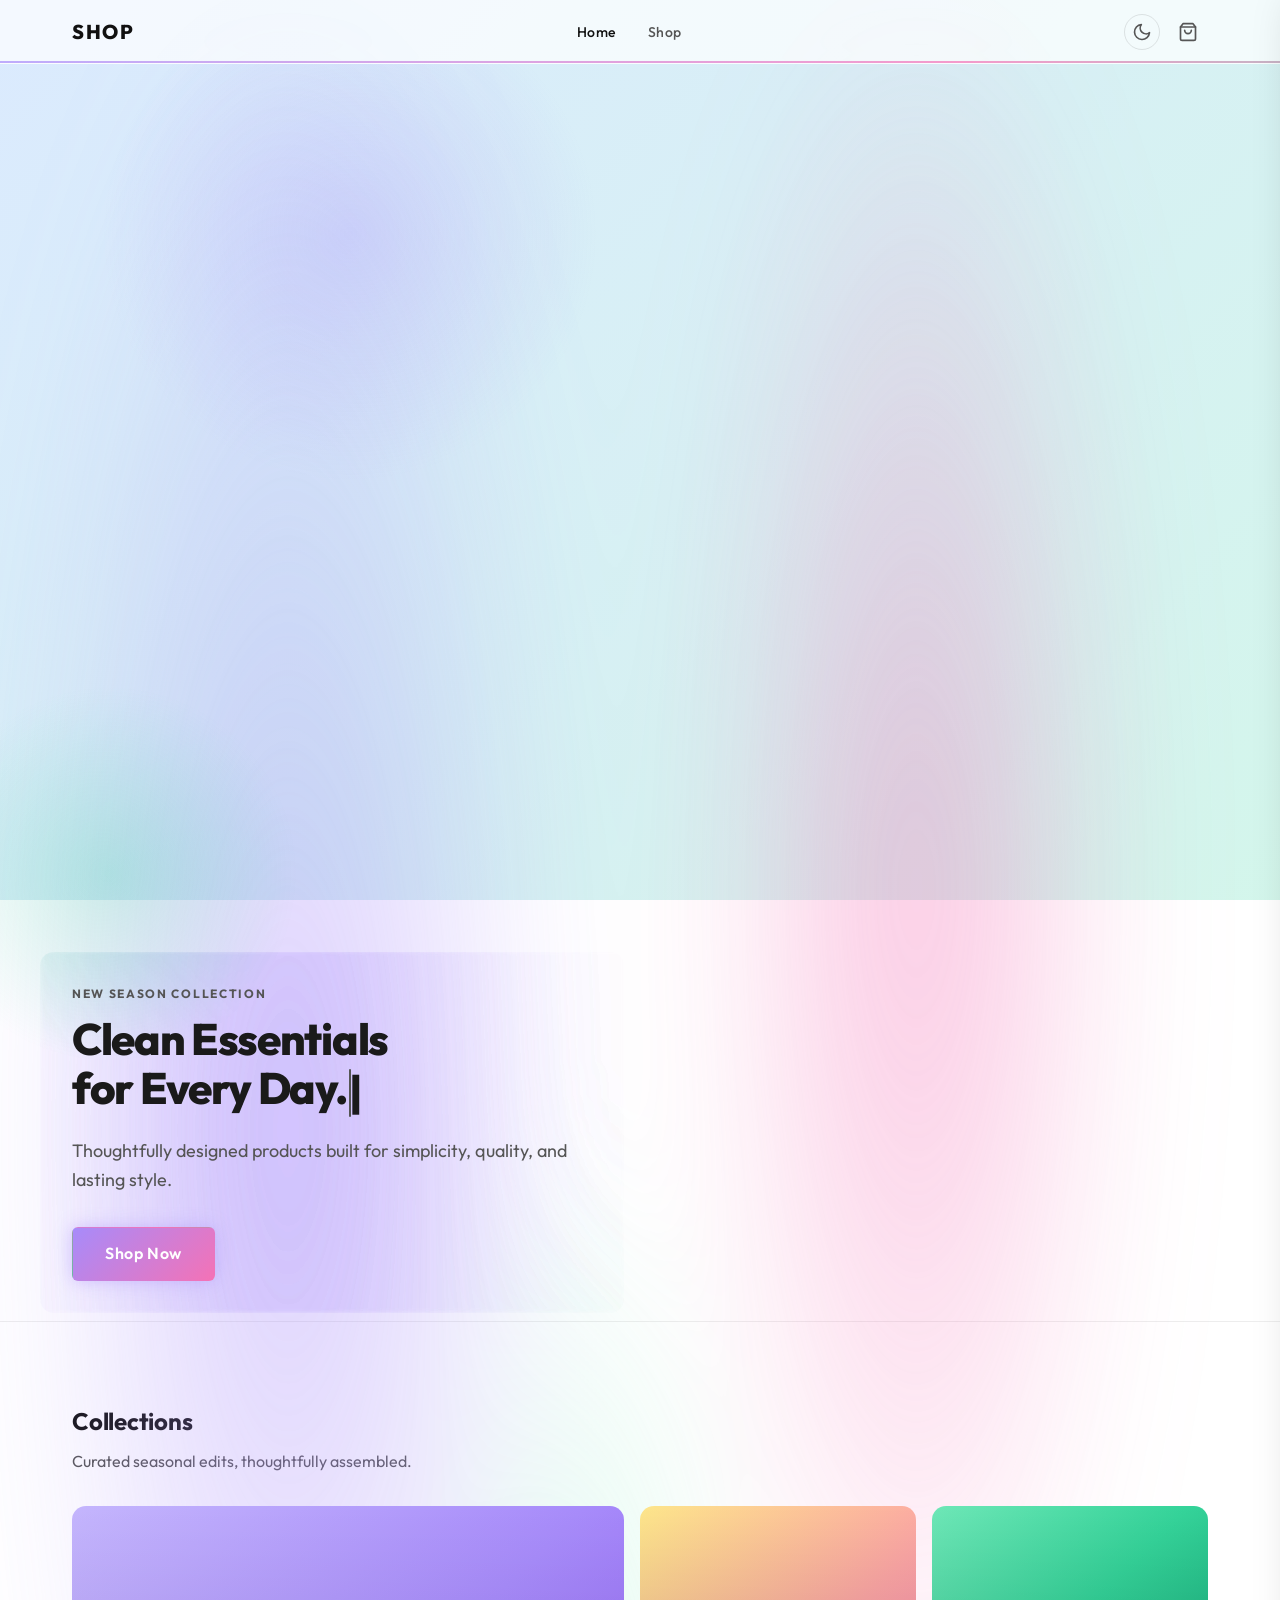
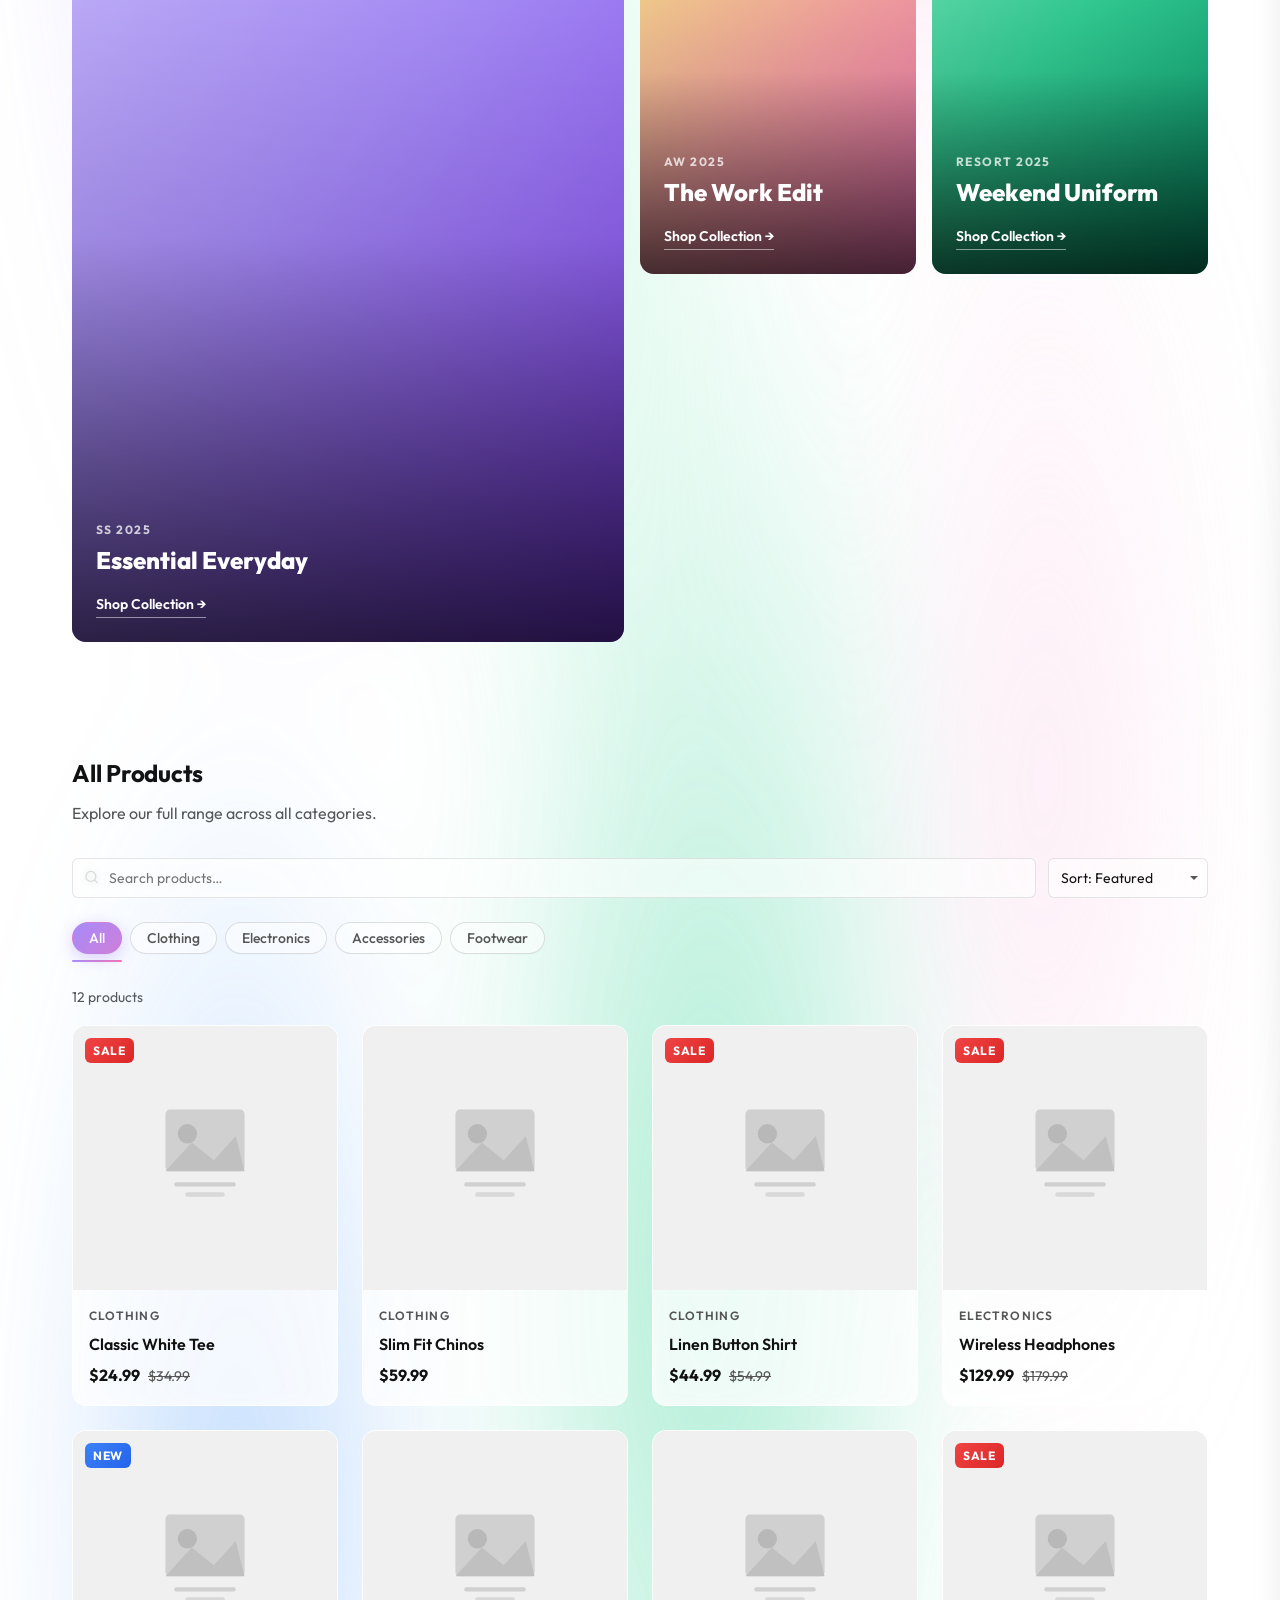
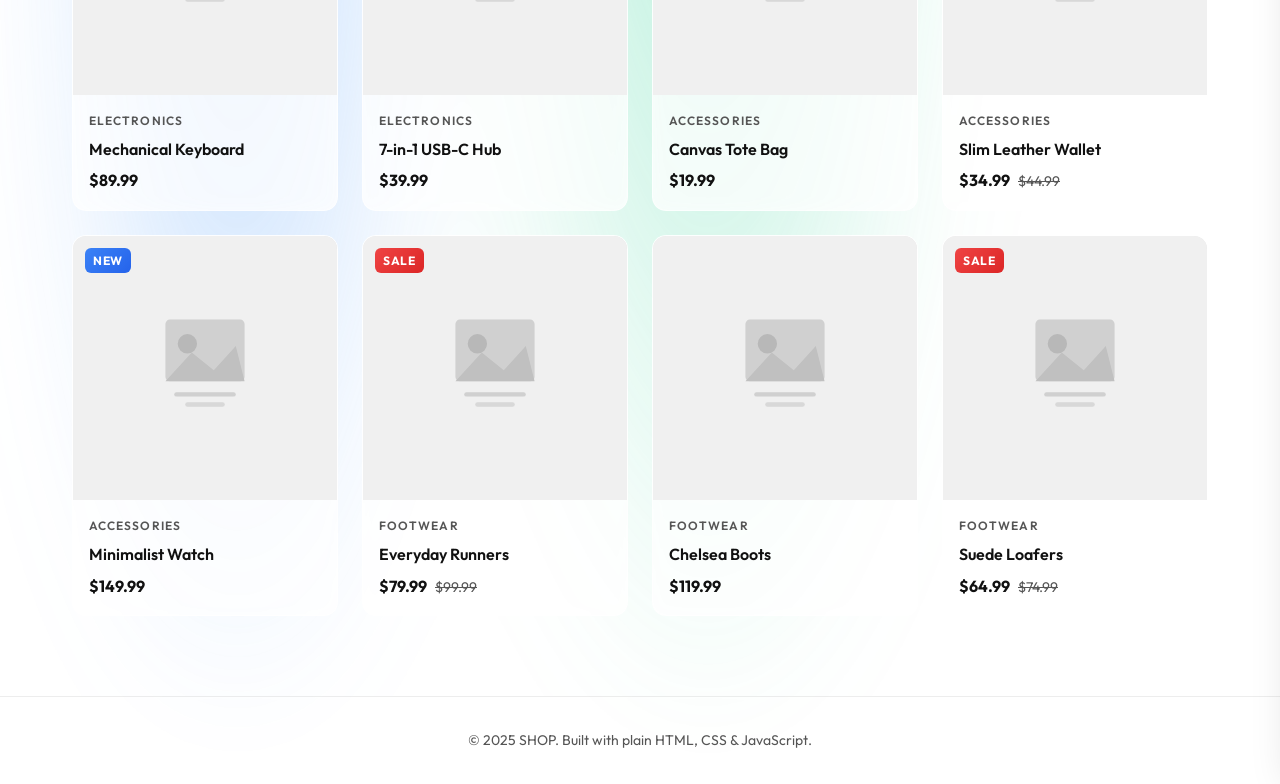
==== commit cac8327c: "fix to pc mode cart" ====
--- a/index.html
+++ b/index.html
@@ -61,6 +61,45 @@
     </div>
   </section>
 
+  <!-- LOOKBOOK -->
+  <section class="lookbook">
+    <div class="container">
+      <div class="section-header">
+        <h2 class="section-title">Collections</h2>
+        <p class="section-subtitle">Curated seasonal edits, thoughtfully assembled.</p>
+      </div>
+      <div class="lookbook-grid">
+        <div class="lookbook-card">
+          <div class="lookbook-card-bg" style="background: linear-gradient(135deg, #c4b5fd 0%, #a78bfa 40%, #7c3aed 100%);"></div>
+          <div class="lookbook-card-scrim"></div>
+          <div class="lookbook-card-body">
+            <span class="lookbook-season">SS 2025</span>
+            <h3 class="lookbook-title">Essential Everyday</h3>
+            <a href="#products" class="lookbook-link">Shop Collection →</a>
+          </div>
+        </div>
+        <div class="lookbook-card">
+          <div class="lookbook-card-bg" style="background: linear-gradient(135deg, #fde68a 0%, #fca5a5 50%, #f472b6 100%);"></div>
+          <div class="lookbook-card-scrim"></div>
+          <div class="lookbook-card-body">
+            <span class="lookbook-season">AW 2025</span>
+            <h3 class="lookbook-title">The Work Edit</h3>
+            <a href="#products" class="lookbook-link">Shop Collection →</a>
+          </div>
+        </div>
+        <div class="lookbook-card">
+          <div class="lookbook-card-bg" style="background: linear-gradient(135deg, #6ee7b7 0%, #34d399 40%, #059669 100%);"></div>
+          <div class="lookbook-card-scrim"></div>
+          <div class="lookbook-card-body">
+            <span class="lookbook-season">Resort 2025</span>
+            <h3 class="lookbook-title">Weekend Uniform</h3>
+            <a href="#products" class="lookbook-link">Shop Collection →</a>
+          </div>
+        </div>
+      </div>
+    </div>
+  </section>
+
   <!-- PRODUCTS SECTION -->
   <section id="products" style="padding-top: var(--space-8); padding-bottom: var(--space-20);">
     <div class="container">
@@ -105,45 +144,6 @@
       <!-- Product grid -->
       <ul class="products-grid" id="products-grid" aria-label="Products"></ul>
 
-    </div>
-  </section>
-
-  <!-- LOOKBOOK -->
-  <section class="lookbook">
-    <div class="container">
-      <div class="section-header">
-        <h2 class="section-title">Collections</h2>
-        <p class="section-subtitle">Curated seasonal edits, thoughtfully assembled.</p>
-      </div>
-      <div class="lookbook-grid">
-        <div class="lookbook-card">
-          <div class="lookbook-card-bg" style="background: linear-gradient(135deg, #c4b5fd 0%, #a78bfa 40%, #7c3aed 100%);"></div>
-          <div class="lookbook-card-scrim"></div>
-          <div class="lookbook-card-body">
-            <span class="lookbook-season">SS 2025</span>
-            <h3 class="lookbook-title">Essential Everyday</h3>
-            <a href="#products" class="lookbook-link">Shop Collection →</a>
-          </div>
-        </div>
-        <div class="lookbook-card">
-          <div class="lookbook-card-bg" style="background: linear-gradient(135deg, #fde68a 0%, #fca5a5 50%, #f472b6 100%);"></div>
-          <div class="lookbook-card-scrim"></div>
-          <div class="lookbook-card-body">
-            <span class="lookbook-season">AW 2025</span>
-            <h3 class="lookbook-title">The Work Edit</h3>
-            <a href="#products" class="lookbook-link">Shop Collection →</a>
-          </div>
-        </div>
-        <div class="lookbook-card">
-          <div class="lookbook-card-bg" style="background: linear-gradient(135deg, #6ee7b7 0%, #34d399 40%, #059669 100%);"></div>
-          <div class="lookbook-card-scrim"></div>
-          <div class="lookbook-card-body">
-            <span class="lookbook-season">Resort 2025</span>
-            <h3 class="lookbook-title">Weekend Uniform</h3>
-            <a href="#products" class="lookbook-link">Shop Collection →</a>
-          </div>
-        </div>
-      </div>
     </div>
   </section>
 
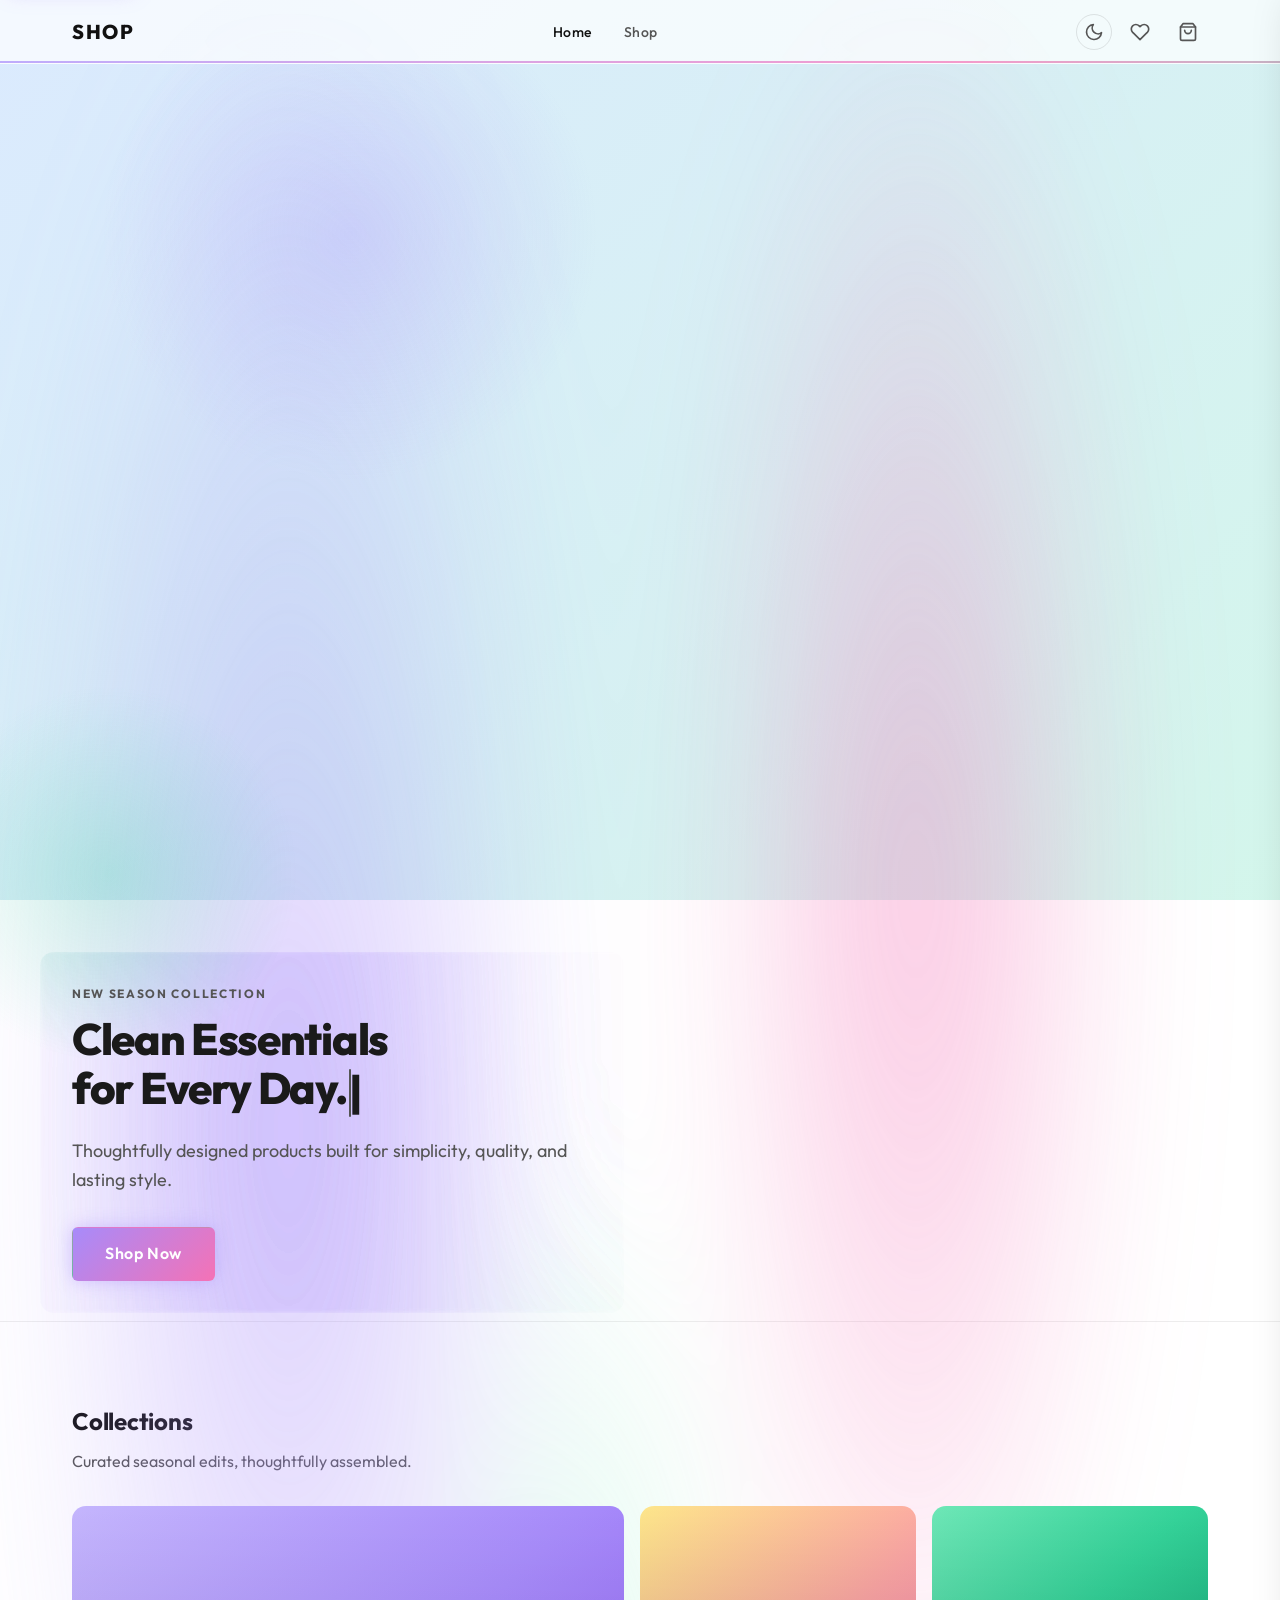
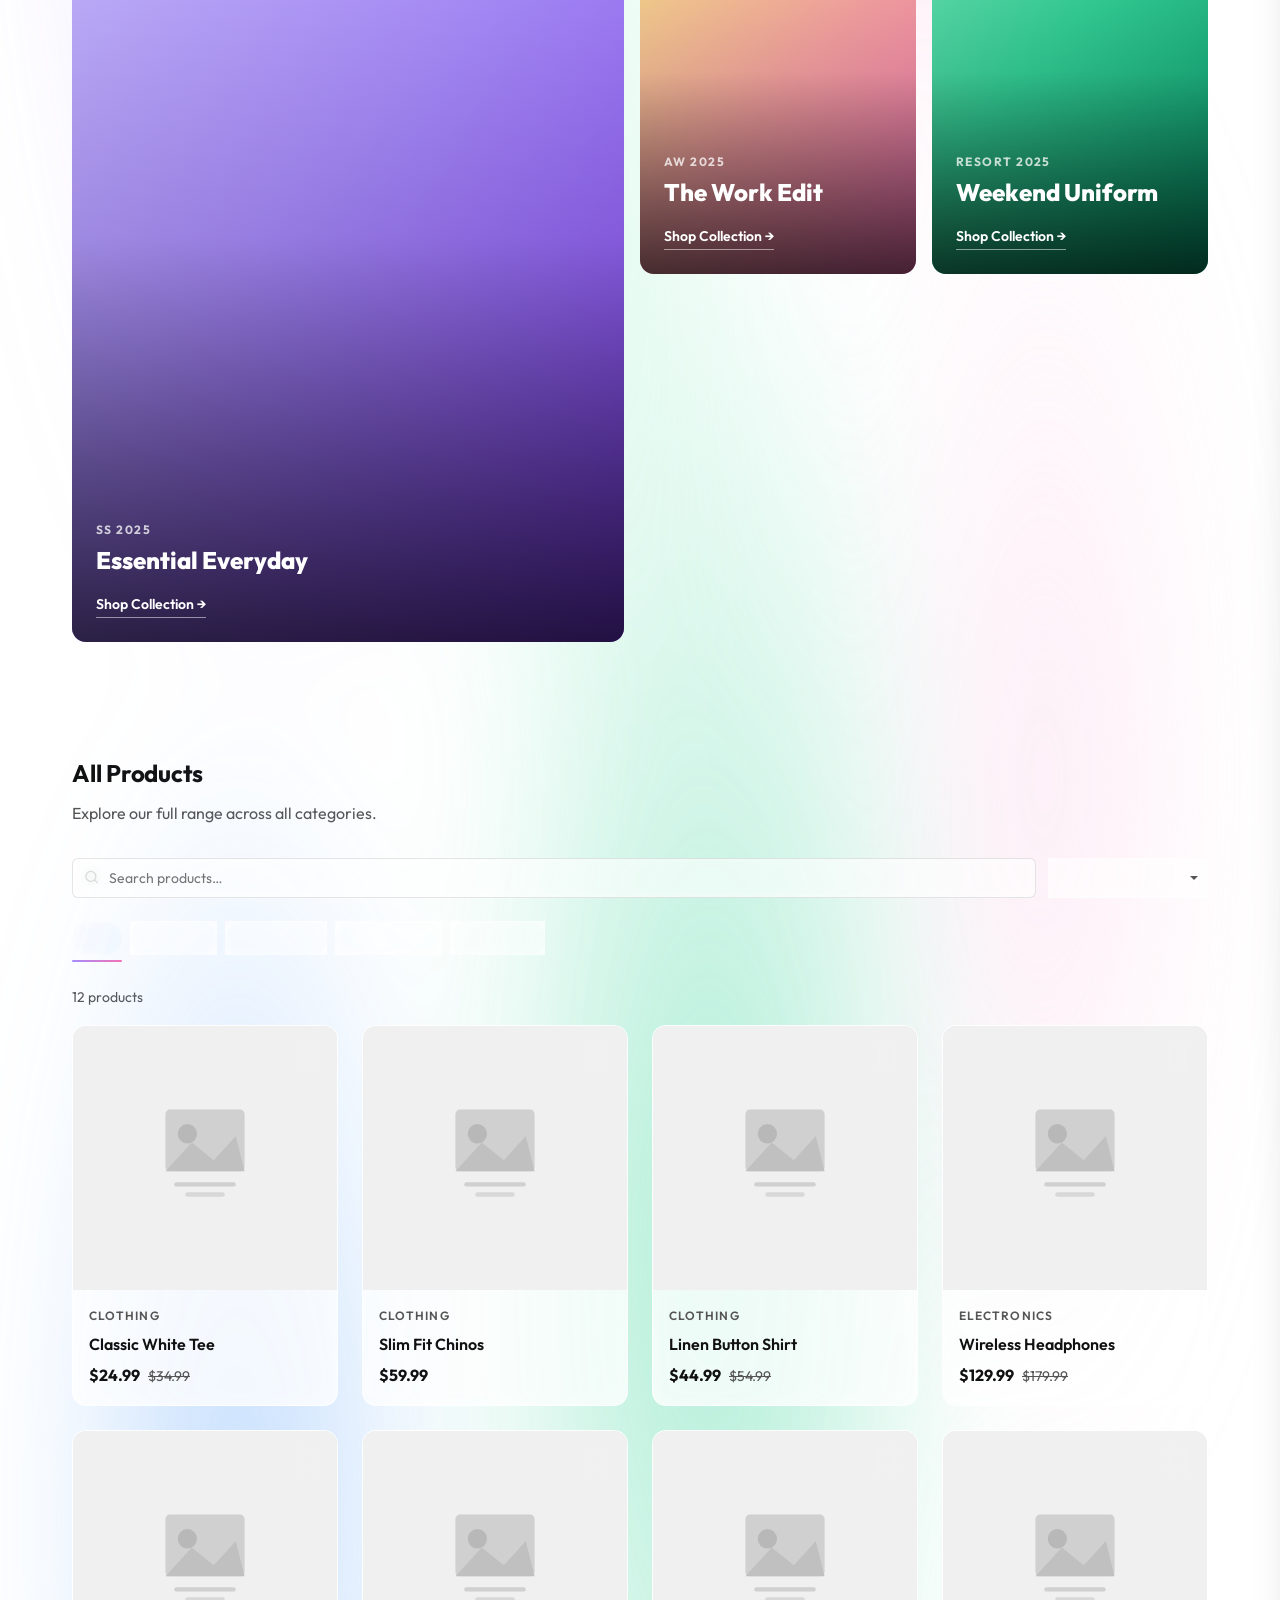
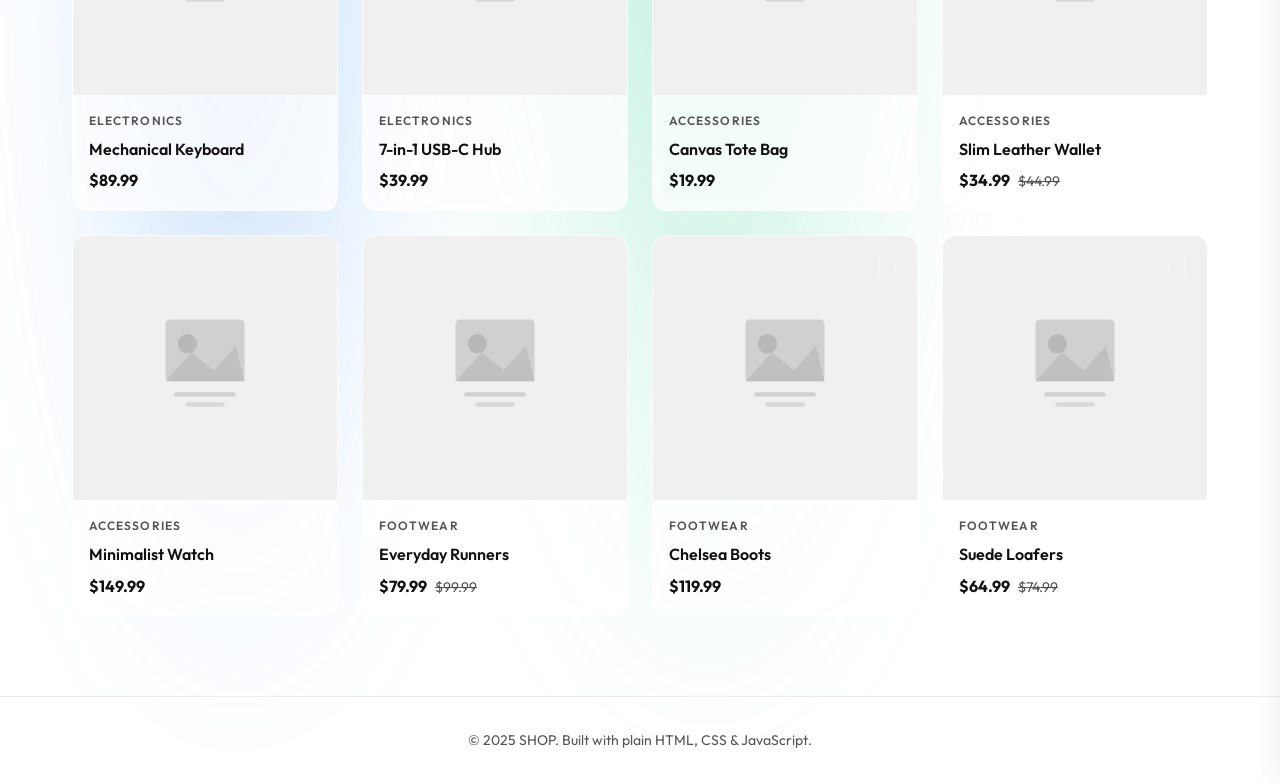
==== commit 097a644b: "new changes" ====
--- a/index.html
+++ b/index.html
@@ -3,7 +3,17 @@
 <head>
   <meta charset="UTF-8" />
   <meta name="viewport" content="width=device-width, initial-scale=1.0" />
+  <meta name="description" content="SHOP — clean, modern essentials. Thoughtfully designed clothing, electronics, accessories and footwear built for everyday life." />
+  <meta name="color-scheme" content="light dark" />
+  <meta name="theme-color" content="#ffffff" media="(prefers-color-scheme: light)" />
+  <meta name="theme-color" content="#0f0e17" media="(prefers-color-scheme: dark)" />
+  <meta property="og:type" content="website" />
+  <meta property="og:title" content="SHOP — Modern E-Commerce" />
+  <meta property="og:description" content="Clean essentials, thoughtfully designed. Shop the new season collection." />
   <title>SHOP — Modern E-Commerce</title>
+  <link rel="icon" href="data:image/svg+xml,%3Csvg xmlns='http://www.w3.org/2000/svg' viewBox='0 0 32 32'%3E%3Cdefs%3E%3ClinearGradient id='g' x1='0' y1='0' x2='1' y2='1'%3E%3Cstop offset='0%25' stop-color='%23a78bfa'/%3E%3Cstop offset='50%25' stop-color='%23f472b6'/%3E%3Cstop offset='100%25' stop-color='%2334d399'/%3E%3C/linearGradient%3E%3C/defs%3E%3Cpath fill='url(%23g)' d='M8 10 L6 28 H26 L24 10 Z M11 10 a5 5 0 0 1 10 0' stroke='%23fff' stroke-width='2' stroke-linejoin='round' stroke-linecap='round' fill-opacity='0.95'/%3E%3C/svg%3E" />
+  <link rel="preconnect" href="https://fonts.googleapis.com" />
+  <link rel="preconnect" href="https://fonts.gstatic.com" crossorigin />
   <script>
     (function () {
       var s = localStorage.getItem('shop-theme');
@@ -14,6 +24,9 @@
   <link rel="stylesheet" href="css/style.css" />
 </head>
 <body>
+
+  <!-- Skip to content -->
+  <a href="#main" class="skip-link">Skip to content</a>
 
   <!-- Scroll progress bar -->
   <div class="scroll-progress" aria-hidden="true"></div>
@@ -34,6 +47,10 @@
           <svg class="theme-icon theme-icon-moon" width="20" height="20" viewBox="0 0 24 24" fill="none" stroke="currentColor" stroke-width="2" stroke-linecap="round" stroke-linejoin="round" aria-hidden="true"><path d="M21 12.79A9 9 0 1 1 11.21 3 7 7 0 0 0 21 12.79z"/></svg>
           <svg class="theme-icon theme-icon-sun" width="20" height="20" viewBox="0 0 24 24" fill="none" stroke="currentColor" stroke-width="2" stroke-linecap="round" stroke-linejoin="round" aria-hidden="true"><circle cx="12" cy="12" r="5"/><line x1="12" y1="1" x2="12" y2="3"/><line x1="12" y1="21" x2="12" y2="23"/><line x1="4.22" y1="4.22" x2="5.64" y2="5.64"/><line x1="18.36" y1="18.36" x2="19.78" y2="19.78"/><line x1="1" y1="12" x2="3" y2="12"/><line x1="21" y1="12" x2="23" y2="12"/><line x1="4.22" y1="19.78" x2="5.64" y2="18.36"/><line x1="18.36" y1="5.64" x2="19.78" y2="4.22"/></svg>
         </button>
+        <a href="#wishlist-section" class="cart-icon-btn wishlist-nav-btn" id="wishlist-nav-btn" aria-label="View wishlist" title="Wishlist">
+          <svg width="20" height="20" viewBox="0 0 24 24" fill="none" stroke="currentColor" stroke-width="2" stroke-linecap="round" stroke-linejoin="round" aria-hidden="true"><path d="M20.84 4.61a5.5 5.5 0 0 0-7.78 0L12 5.67l-1.06-1.06a5.5 5.5 0 0 0-7.78 7.78l1.06 1.06L12 21.23l7.78-7.78 1.06-1.06a5.5 5.5 0 0 0 0-7.78z"/></svg>
+          <span class="cart-badge" id="wishlist-count">0</span>
+        </a>
         <button class="cart-icon-btn" id="cart-icon-btn" aria-label="Open cart">
           <svg width="20" height="20" viewBox="0 0 24 24" fill="none" stroke="currentColor" stroke-width="2" stroke-linecap="round" stroke-linejoin="round" aria-hidden="true"><path d="M6 2 3 6v14a2 2 0 0 0 2 2h14a2 2 0 0 0 2-2V6l-3-4z"/><line x1="3" y1="6" x2="21" y2="6"/><path d="M16 10a4 4 0 0 1-8 0"/></svg>
           <span class="cart-badge" id="cart-count">0</span>
@@ -44,6 +61,8 @@
       </div>
     </div>
   </nav>
+
+  <main id="main">
 
   <!-- HERO -->
   <section class="hero">
@@ -100,6 +119,17 @@
     </div>
   </section>
 
+  <!-- WISHLIST SECTION — only rendered if items saved -->
+  <section id="wishlist-section" class="wishlist-section" style="display:none;">
+    <div class="container">
+      <div class="section-header">
+        <h2 class="section-title">Your Wishlist</h2>
+        <p class="section-subtitle">Items you've saved for later.</p>
+      </div>
+      <ul class="products-grid" id="wishlist-grid" aria-label="Wishlist items"></ul>
+    </div>
+  </section>
+
   <!-- PRODUCTS SECTION -->
   <section id="products" style="padding-top: var(--space-8); padding-bottom: var(--space-20);">
     <div class="container">
@@ -147,6 +177,8 @@
     </div>
   </section>
 
+  </main>
+
   <!-- FOOTER -->
   <footer class="footer">
     <div class="container">
@@ -188,6 +220,7 @@
 
   <script src="js/products.js"></script>
   <script src="js/cart.js"></script>
+  <script src="js/wishlist.js"></script>
   <script src="js/templates.js"></script>
   <script src="js/main.js"></script>
   <script>
@@ -252,7 +285,33 @@
       var grid = document.getElementById('products-grid');
       grid.innerHTML = skeletonHTML();
       document.getElementById('products-count').textContent = '';
-      setTimeout(function () { renderGrid(); }, 800);
+      setTimeout(function () { renderGrid(); renderWishlistSection(); }, 800);
+
+      function renderWishlistSection() {
+        var section  = document.getElementById('wishlist-section');
+        var gridEl   = document.getElementById('wishlist-grid');
+        var favIds   = Wishlist.get();
+        var favList  = products.filter(function (p) { return favIds.indexOf(p.id) !== -1; });
+        if (favList.length === 0) { section.style.display = 'none'; return; }
+        section.style.display = '';
+        gridEl.innerHTML = favList.map(renderProductCard).join('');
+      }
+
+      // Re-render wishlist section and refresh hearts on the full grid
+      // whenever an item is toggled.
+      document.addEventListener('click', function (e) {
+        if (e.target.closest('.wishlist-btn')) {
+          setTimeout(function () {
+            renderWishlistSection();
+            // Sync heart state across duplicate cards
+            document.querySelectorAll('.wishlist-btn').forEach(function (b) {
+              var active = Wishlist.has(b.getAttribute('data-wishlist-id'));
+              b.classList.toggle('is-active', active);
+              b.setAttribute('aria-pressed', active ? 'true' : 'false');
+            });
+          }, 0);
+        }
+      });
 
       document.getElementById('category-filters').addEventListener('click', function (e) {
         var btn = e.target.closest('.filter-btn');
--- a/css/style.css
+++ b/css/style.css
@@ -1839,9 +1839,6 @@
 }
 
 /* ============================================================
-   PREFERS REDUCED MOTION — disable all animations
-   ============================================================ */
-/* ============================================================
    DARK MODE
    ============================================================ */
 html[data-theme="dark"] {
@@ -2516,3 +2513,237 @@
 
 html[data-theme="dark"] .shipping-option { background: rgba(22, 20, 38, 0.5); }
 html[data-theme="dark"] .shipping-option:has(input:checked) { background: rgba(167, 139, 250, 0.10); }
+
+/* ============================================================
+   SKIP LINK — keyboard accessibility
+   ============================================================ */
+.skip-link {
+  position: fixed;
+  top: 8px;
+  left: 8px;
+  z-index: 10000;
+  padding: 10px 16px;
+  background: linear-gradient(135deg, #a78bfa, #f472b6);
+  color: #fff;
+  font-weight: 600;
+  font-size: var(--font-size-sm);
+  border-radius: var(--radius);
+  text-decoration: none;
+  box-shadow: 0 6px 20px rgba(167, 139, 250, 0.35);
+  transform: translateY(-150%);
+  transition: transform 0.2s ease;
+}
+
+.skip-link:focus,
+.skip-link:focus-visible {
+  transform: translateY(0);
+  outline: 2px solid #fff;
+  outline-offset: 2px;
+}
+
+/* ============================================================
+   WISHLIST — heart on product card + nav
+   ============================================================ */
+.product-card-img-wrap { position: relative; }
+
+.wishlist-btn {
+  position: absolute;
+  top: var(--space-3);
+  right: var(--space-3);
+  z-index: 2;
+  width: 36px;
+  height: 36px;
+  border-radius: 50%;
+  border: none;
+  background: rgba(255, 255, 255, 0.9);
+  backdrop-filter: blur(6px);
+  -webkit-backdrop-filter: blur(6px);
+  color: var(--color-text-muted);
+  display: flex;
+  align-items: center;
+  justify-content: center;
+  cursor: pointer;
+  box-shadow: 0 2px 8px rgba(0, 0, 0, 0.08);
+  transition: color 0.2s, background 0.2s, transform 0.15s, box-shadow 0.2s;
+}
+
+.wishlist-btn:hover {
+  color: #ec4899;
+  background: rgba(255, 255, 255, 1);
+  transform: scale(1.08);
+  box-shadow: 0 4px 14px rgba(236, 72, 153, 0.28);
+}
+
+.wishlist-btn:active { transform: scale(0.92); }
+
+.wishlist-btn.is-active {
+  color: #ec4899;
+  background: rgba(255, 255, 255, 1);
+}
+
+.wishlist-btn.is-active svg {
+  fill: currentColor;
+  animation: heartPop 0.4s cubic-bezier(0.36, 0.07, 0.19, 0.97) both;
+}
+
+@keyframes heartPop {
+  0%   { transform: scale(1); }
+  40%  { transform: scale(1.35); }
+  70%  { transform: scale(0.92); }
+  100% { transform: scale(1); }
+}
+
+.wishlist-btn:focus-visible {
+  outline: 2px solid #a78bfa;
+  outline-offset: 2px;
+}
+
+html[data-theme="dark"] .wishlist-btn {
+  background: rgba(22, 20, 38, 0.88);
+  color: var(--color-text-muted);
+}
+
+html[data-theme="dark"] .wishlist-btn:hover,
+html[data-theme="dark"] .wishlist-btn.is-active {
+  background: rgba(22, 20, 38, 1);
+  color: #f472b6;
+}
+
+/* Wishlist nav button — count badge */
+.wishlist-nav-btn .cart-badge {
+  background: linear-gradient(135deg, #ec4899, #f472b6);
+}
+
+.wishlist-nav-btn:hover {
+  background: rgba(236, 72, 153, 0.10);
+  color: #ec4899;
+}
+
+/* Wishlist section on homepage */
+.wishlist-section {
+  padding: var(--space-16) 0 0;
+}
+
+/* ============================================================
+   PROMO CODE — checkout
+   ============================================================ */
+.promo-form {
+  margin-top: var(--space-4);
+  padding-top: var(--space-4);
+  border-top: 1px solid var(--color-border);
+}
+
+.promo-row {
+  display: flex;
+  gap: var(--space-2);
+}
+
+.promo-input { flex: 1; }
+
+.promo-apply {
+  padding: 0.6rem var(--space-4);
+  font-size: var(--font-size-sm);
+  white-space: nowrap;
+}
+
+.promo-apply.is-remove {
+  color: var(--color-error);
+  border-color: rgba(220, 38, 38, 0.35);
+}
+
+.promo-msg {
+  margin-top: var(--space-2);
+  font-size: var(--font-size-xs);
+  min-height: 1rem;
+  color: var(--color-text-muted);
+}
+
+.promo-msg.is-success { color: var(--color-success); }
+.promo-msg.is-error   { color: var(--color-error); }
+
+/* ============================================================
+   ORDER RECAP — success page
+   ============================================================ */
+.order-recap {
+  max-width: 520px;
+  margin: 0 auto var(--space-10);
+  padding: var(--space-6);
+  border: 1px solid rgba(255, 255, 255, 0.65);
+  border-radius: var(--radius-lg);
+  background: rgba(255, 255, 255, 0.88);
+  backdrop-filter: blur(8px);
+  -webkit-backdrop-filter: blur(8px);
+  box-shadow: 0 4px 24px rgba(0, 0, 0, 0.07);
+  text-align: left;
+}
+
+.order-recap-title {
+  font-size: var(--font-size-lg);
+  font-weight: 700;
+  margin-bottom: var(--space-4);
+  text-align: center;
+}
+
+.order-recap-items {
+  display: flex;
+  flex-direction: column;
+  gap: var(--space-3);
+  border-bottom: 1px solid var(--color-border);
+  padding-bottom: var(--space-4);
+  margin-bottom: var(--space-4);
+}
+
+.order-recap-item {
+  display: flex;
+  align-items: center;
+  gap: var(--space-3);
+}
+
+.order-recap-item img {
+  width: 48px;
+  height: 48px;
+  object-fit: cover;
+  border: 1px solid var(--color-border);
+  border-radius: var(--radius);
+  background: var(--color-surface);
+  flex-shrink: 0;
+}
+
+.order-recap-item-info {
+  flex: 1;
+  min-width: 0;
+  display: flex;
+  flex-direction: column;
+  gap: 2px;
+}
+
+.order-recap-item-name {
+  font-weight: 600;
+  font-size: var(--font-size-sm);
+  white-space: nowrap;
+  overflow: hidden;
+  text-overflow: ellipsis;
+}
+
+.order-recap-item-meta {
+  font-size: var(--font-size-xs);
+  color: var(--color-text-muted);
+}
+
+.order-recap-item-price {
+  font-weight: 700;
+  font-size: var(--font-size-sm);
+  white-space: nowrap;
+}
+
+.order-recap-totals {
+  display: flex;
+  flex-direction: column;
+  gap: var(--space-2);
+}
+
+html[data-theme="dark"] .order-recap {
+  background: rgba(22, 20, 38, 0.88);
+  border-color: rgba(255, 255, 255, 0.07);
+  box-shadow: 0 4px 24px rgba(0, 0, 0, 0.3);
+}
